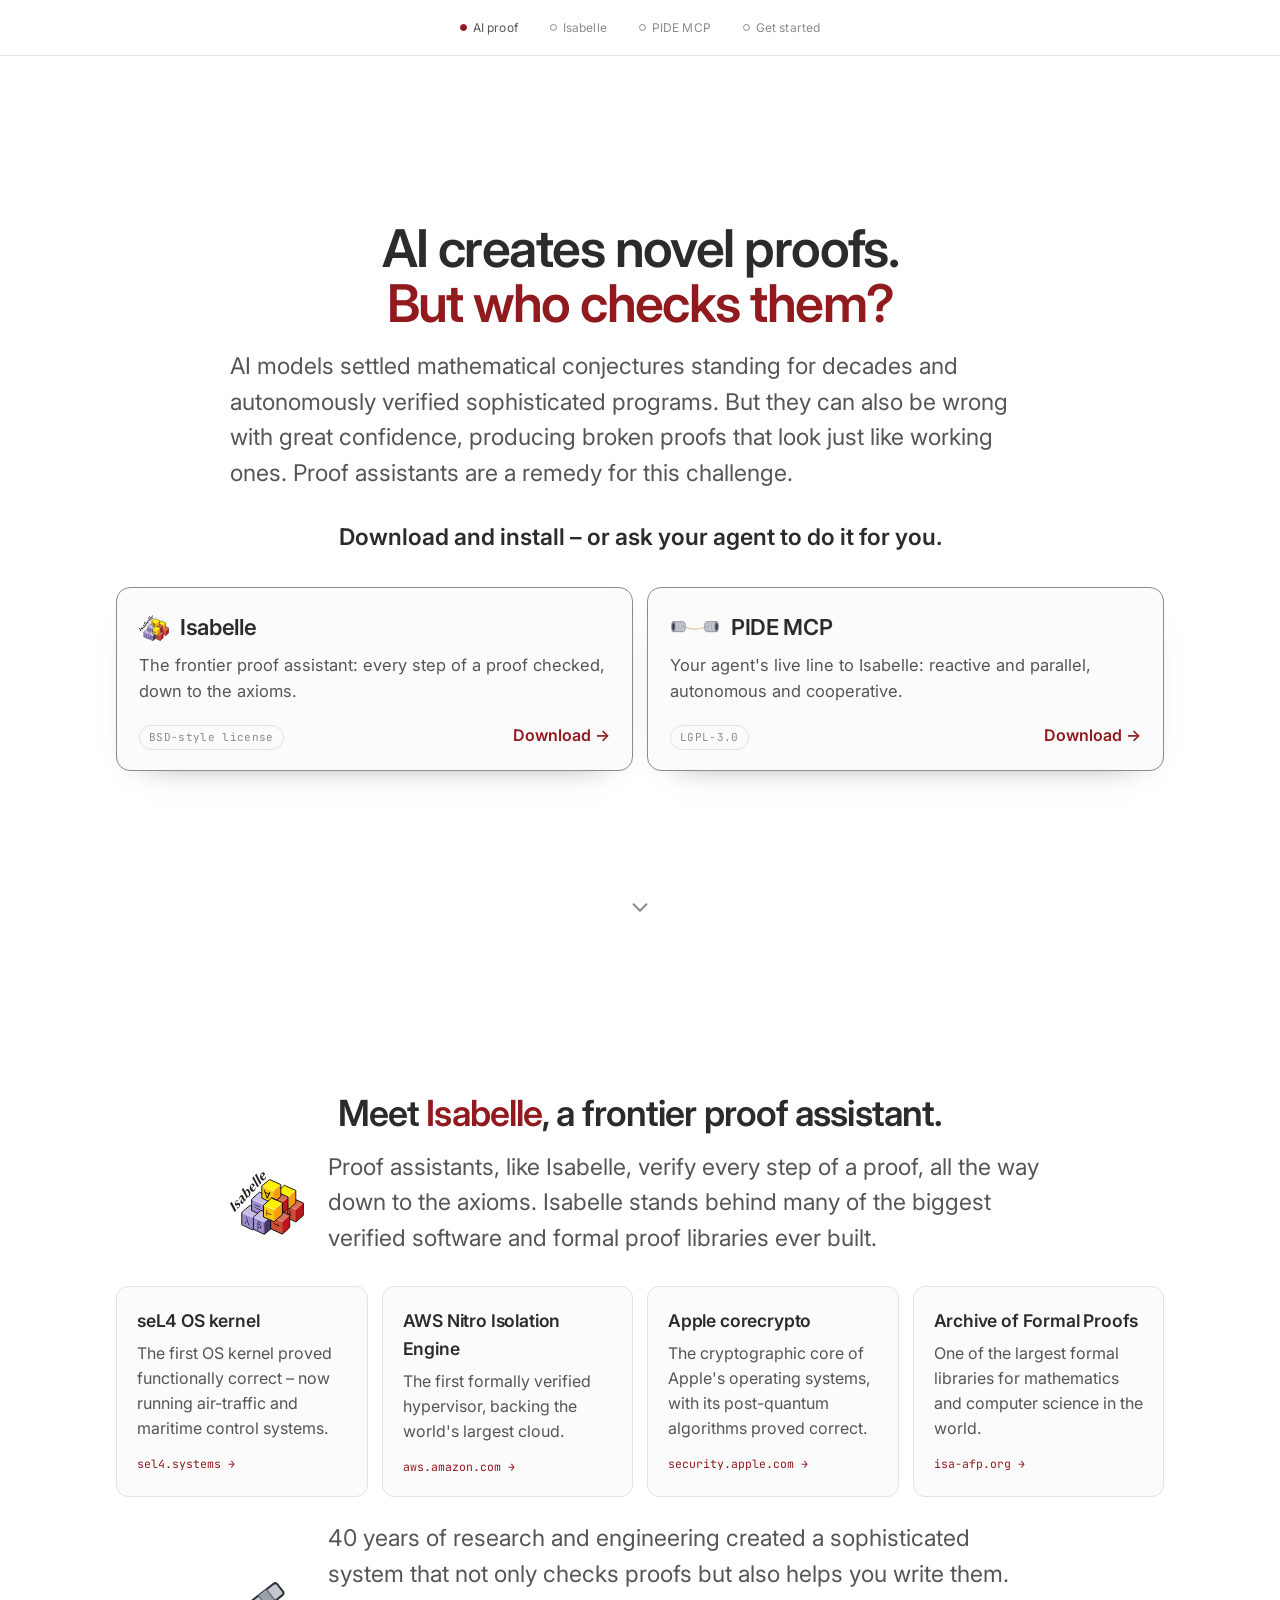
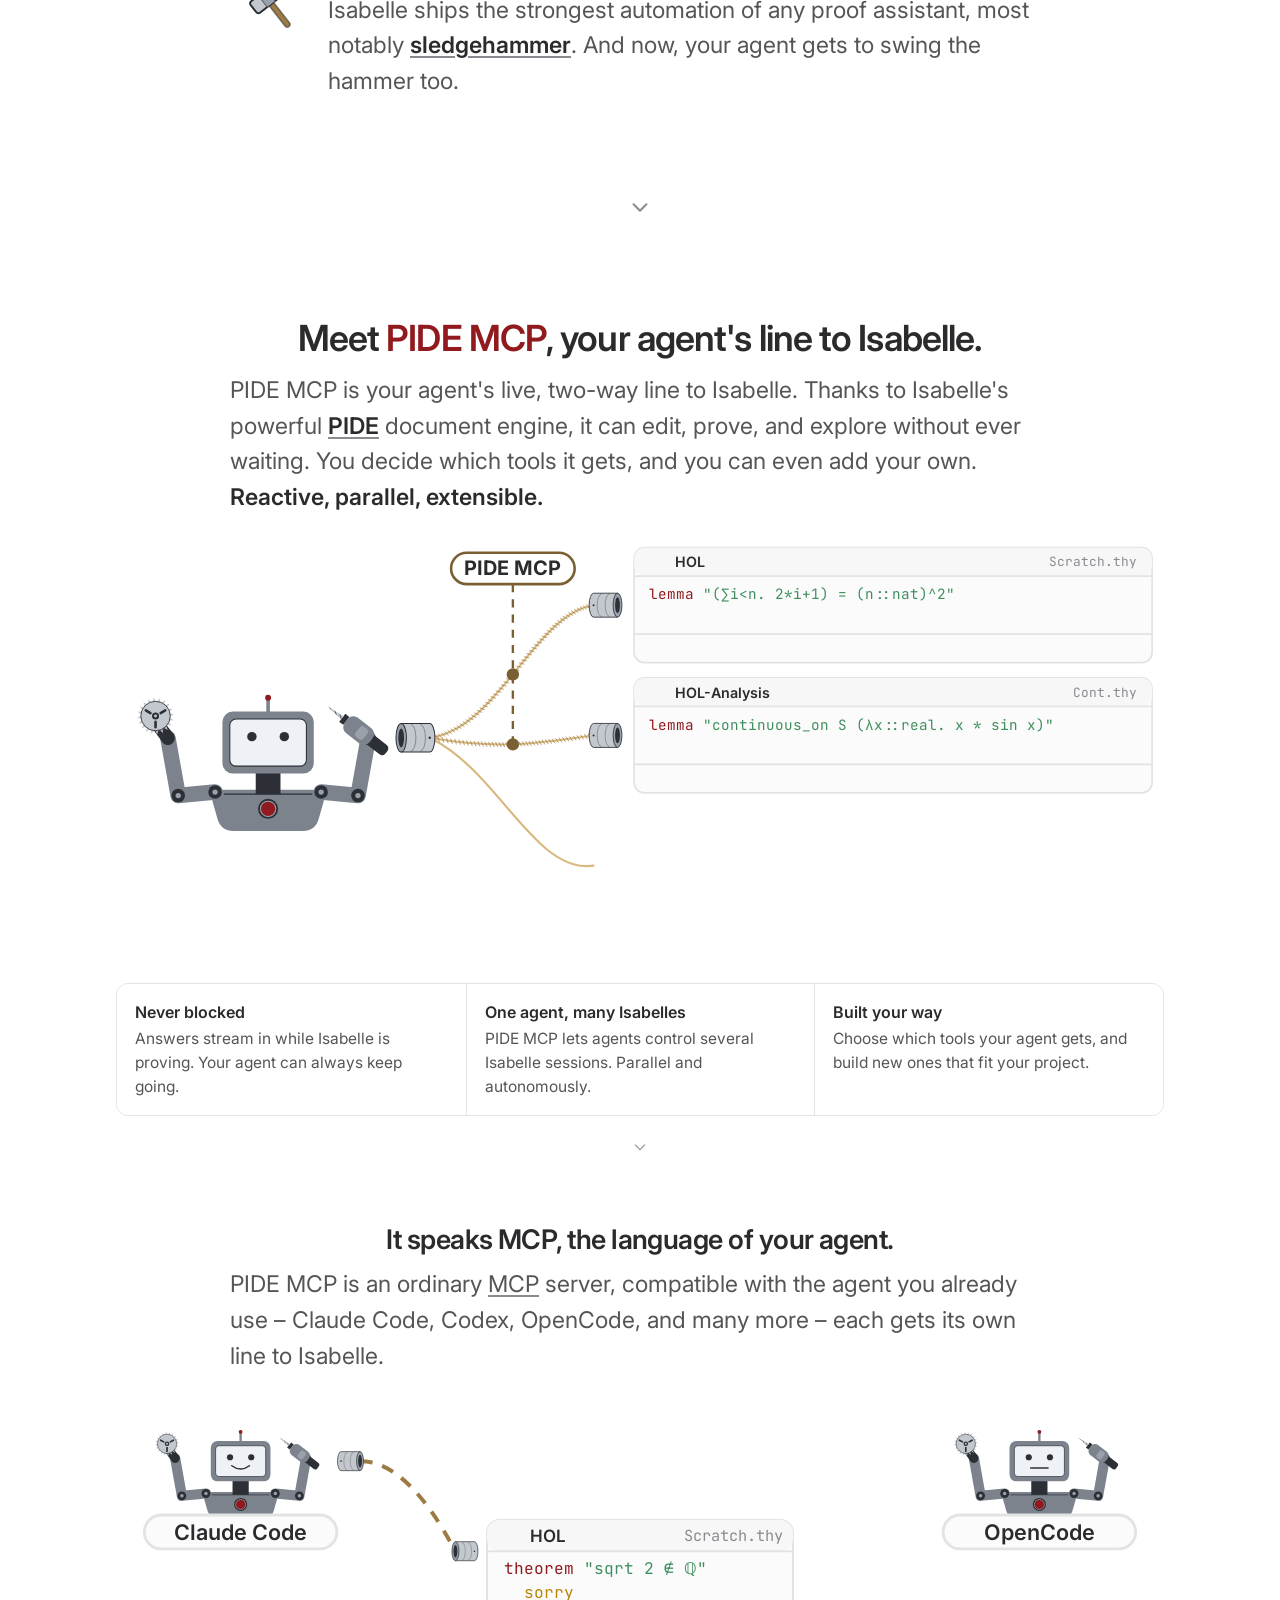
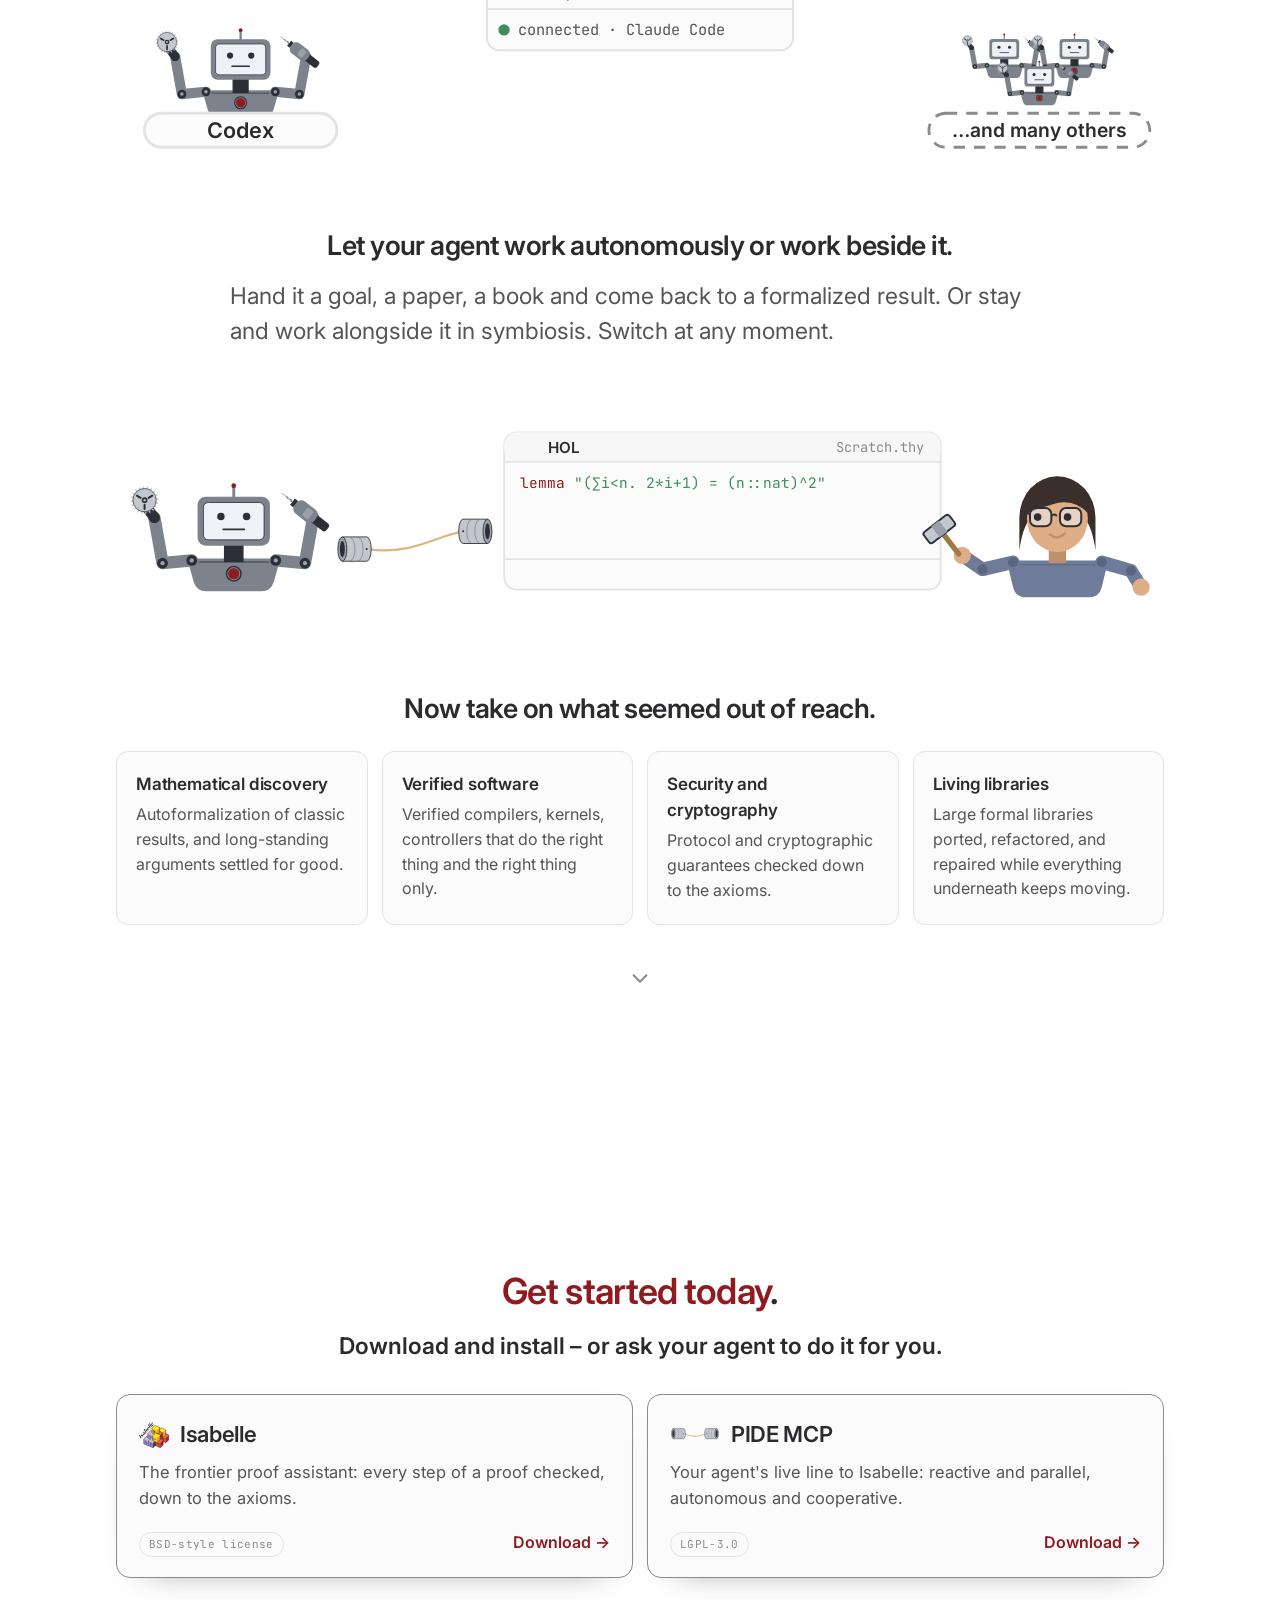
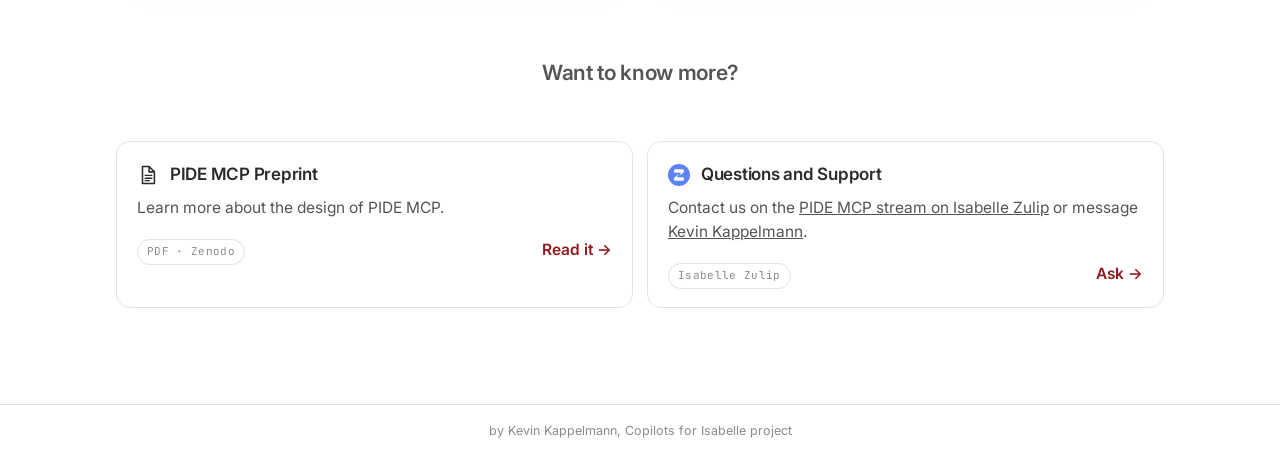
==== index.html @ a1301076 "emph update" ====
<!doctype html>
<html lang="en-US">
<head>
<meta charset="utf-8">
<meta name="viewport" content="width=device-width, initial-scale=1">
<!-- ===========================================================================
     SEARCH AND SOCIAL COPY. This is the whole of the SEO copy. Each string
     appears twice, once for Google and once for social cards, so edit them in
     pairs. The title also names the topic entity in the JSON-LD below; keep
     those in step if you rename the subject of the site.

       TITLE        Google's blue link, and the browser tab.
                    Keep under ~60 characters or Google truncates it.
       DESCRIPTION  The grey snippet under the link, and the card subtitle.
                    Keep under ~160 characters. Google rewrites it about half
                    the time regardless, usually pulling a sentence off the
                    page instead, so the opening lines of the hero matter too.

     Everything after this block is machinery, not copy: twitter:* is omitted
     on purpose because X falls back to og:*, and the JSON-LD below does not
     restate the title or description either.
     =========================================================================== -->
<title>Agentic formal proof, down to the axioms</title>
<meta property="og:title" content="Agentic formal proof, down to the axioms">

<meta name="description" content="AI creates novel proofs. But who checks them? Meet Isabelle, an agent-friendly proof assistant verifying every step.">
<meta property="og:description" content="AI creates novel proofs. But who checks them? Meet Isabelle, an agent-friendly proof assistant verifying every step.">

<!-- Card image. Regenerate assets/og.png at exactly 1200x630 if you change it. -->
<meta property="og:image" content="https://formalproof.ai/assets/og.png">
<meta property="og:image:type" content="image/png">
<meta property="og:image:width" content="1200">
<meta property="og:image:height" content="630">
<meta property="og:image:alt" content="A robot wired by tin-can telephone into an Isabelle editor showing a finished proof.">

<!-- Machinery: rarely needs touching. -->
<meta name="author" content="Kevin Kappelmann">
<meta name="robots" content="index, follow, max-image-preview:large, max-snippet:-1">
<link rel="canonical" href="https://formalproof.ai/">
<meta name="theme-color" content="#ffffff" media="(prefers-color-scheme: light)">
<meta name="theme-color" content="#101216" media="(prefers-color-scheme: dark)">
<meta property="og:type" content="website">
<meta property="og:site_name" content="formalproof.ai">
<meta property="og:locale" content="en_US">
<meta property="og:url" content="https://formalproof.ai/">
<meta name="twitter:card" content="summary_large_image">

<link rel="icon" href="assets/favicon.svg" type="image/svg+xml">
<link rel="apple-touch-icon" href="assets/apple-touch-icon.png">
<link rel="preconnect" href="https://fonts.googleapis.com">
<link rel="preconnect" href="https://fonts.gstatic.com" crossorigin>
<link href="https://fonts.googleapis.com/css2?family=Inter:wght@400;500;600;700&family=JetBrains+Mono:wght@400;500&display=swap" rel="stylesheet">
<link rel="stylesheet" href="assets/style.css">
<script type="application/ld+json">
{
  "@context": "https://schema.org",
  "@graph": [
    {
      "@type": "WebSite",
      "@id": "https://formalproof.ai/#website",
      "url": "https://formalproof.ai/",
      "name": "formalproof.ai",
      "inLanguage": "en-US",
      "description": "Agentic formal proof: AI creates novel proofs, and a proof assistant verifies every step. Why Isabelle is the agent-friendly frontier choice, and how to put your agent on it.",
      "publisher": {
        "@id": "https://formalproof.ai/#author"
      },
      "about": {
        "@id": "https://formalproof.ai/#topic"
      }
    },
    {
      "@type": "WebPage",
      "@id": "https://formalproof.ai/#webpage",
      "url": "https://formalproof.ai/",
      "isPartOf": {
        "@id": "https://formalproof.ai/#website"
      },
      "inLanguage": "en-US",
      "primaryImageOfPage": "https://formalproof.ai/assets/og.png",
      "about": {
        "@id": "https://formalproof.ai/#topic"
      },
      "mentions": [
        {
          "@id": "https://formalproof.ai/#isabelle"
        },
        {
          "@id": "https://formalproof.ai/#app"
        }
      ],
      "keywords": "agentic formal proof, AI theorem proving, autoformalization, proof assistant, Isabelle, formal verification, machine-checked proof, AI agents, LLM theorem prover, MCP server, agent-friendly proof assistant, Isabelle/HOL",
      "author": {
        "@id": "https://formalproof.ai/#author"
      }
    },
    {
      "@type": "Thing",
      "@id": "https://formalproof.ai/#topic",
      "name": "Agentic formal proof",
      "alternateName": [
        "AI theorem proving",
        "Autoformalization",
        "Machine-checked AI proofs"
      ],
      "description": "AI agents producing mathematics and verified software whose every step is verified by a proof assistant, down to the axioms.",
      "sameAs": [
        "https://en.wikipedia.org/wiki/Automated_theorem_proving",
        "https://en.wikipedia.org/wiki/Formal_verification",
        "https://en.wikipedia.org/wiki/Proof_assistant"
      ]
    },
    {
      "@type": "Person",
      "@id": "https://formalproof.ai/#author",
      "name": "Kevin Kappelmann",
      "url": "https://github.com/kappelmann/"
    },
    {
      "@type": "SoftwareApplication",
      "@id": "https://formalproof.ai/#isabelle",
      "name": "Isabelle",
      "alternateName": "Isabelle/HOL",
      "url": "https://isabelle.in.tum.de/",
      "description": "An agent-friendly frontier proof assistant that verifies every step of a proof, down to the axioms. It ships the strongest proof automation of any assistant, notably sledgehammer, and stands behind some of the largest verified software and formal proof libraries ever built.",
      "applicationCategory": "DeveloperApplication",
      "applicationSubCategory": "Proof assistant",
      "operatingSystem": "Linux, macOS, Windows",
      "isAccessibleForFree": true,
      "sameAs": [
        "https://isabelle.in.tum.de/",
        "https://en.wikipedia.org/wiki/Isabelle_(proof_assistant)",
        "https://www.wikidata.org/wiki/Q1662644"
      ],
      "isRelatedTo": {
        "@id": "https://formalproof.ai/#topic"
      }
    },
    {
      "@type": "SoftwareApplication",
      "@id": "https://formalproof.ai/#app",
      "name": "PIDE MCP",
      "alternateName": "isabelle-pide-mcp",
      "url": "https://formalproof.ai/",
      "description": "An MCP server that gives coding agents a live, two-way connection to the Isabelle proof assistant: editing, proving, and exploring across many sessions at once and in parallel.",
      "applicationCategory": "DeveloperApplication",
      "applicationSubCategory": "Model Context Protocol server",
      "operatingSystem": "Linux, macOS, Windows",
      "license": "https://www.gnu.org/licenses/lgpl-3.0.html",
      "codeRepository": "https://github.com/kappelmann/isabelle-pide-mcp",
      "downloadUrl": "https://github.com/kappelmann/isabelle-pide-mcp",
      "image": "https://formalproof.ai/assets/og.png",
      "author": {
        "@id": "https://formalproof.ai/#author"
      },
      "offers": {
        "@type": "Offer",
        "price": "0",
        "priceCurrency": "EUR"
      },
      "isAccessibleForFree": true,
      "softwareRequirements": "Isabelle",
      "requirements": {
        "@id": "https://formalproof.ai/#isabelle"
      },
      "sameAs": [
        "https://github.com/kappelmann/isabelle-pide-mcp",
        "https://doi.org/10.5281/zenodo.21519364"
      ],
      "isRelatedTo": {
        "@id": "https://formalproof.ai/#topic"
      }
    },
    {
      "@type": "ScholarlyArticle",
      "@id": "https://doi.org/10.5281/zenodo.21519364",
      "headline": "PIDE MCP",
      "name": "PIDE MCP preprint",
      "author": {
        "@id": "https://formalproof.ai/#author"
      },
      "identifier": "https://doi.org/10.5281/zenodo.21519364",
      "url": "https://doi.org/10.5281/zenodo.21519364",
      "about": {
        "@id": "https://formalproof.ai/#app"
      }
    }
  ]
}
</script>
</head>
<body>
<main>
  <section class="hero" id="ai-proof">
  <h1>AI creates novel proofs.<br><em>But who checks them?</em></h1>
  <p class="sub">
    AI models settled mathematical conjectures standing for decades and autonomously verified
    sophisticated programs. But they can also be wrong
    with great confidence, producing broken proofs that look just like working ones. Proof
    assistants are a remedy for this challenge.
  </p>
    <p class="sub hero-cta"><b>Download and install – or ask your agent to do it for you.</b></p>
    <div class="start-grid hero-grid">
      <a class="start-card key" href="https://isabelle.in.tum.de/">
        <span class="start-head">
          <img class="start-logo start-logo-light" src="assets/isabelle.svg" alt="">
          <img class="start-logo start-logo-dark" src="assets/isabelle-dark.svg" alt="">
          Isabelle
        </span>
        <span class="start-body">The frontier proof assistant: every step of a proof checked, down to the axioms.</span>
        <span class="start-foot">
          <span class="lic">BSD-style license</span>
          <span class="go">Download &rarr;</span>
        </span>
      </a>

      <a class="start-card key" href="https://github.com/kappelmann/isabelle-pide-mcp">
        <span class="start-head">
<svg class="start-logo wire-logo" viewBox="-2.95 -0.95 5.9 2.1" aria-hidden="true">
          <path fill="none" stroke="#D8B87E" stroke-width="0.1195" stroke-linecap="round" d="M-1.35,0 C-0.35,0.42 0.35,0.42 1.35,0"/>
          <g class="" transform="translate(-1.95,0) scale(1,1)">
          <path fill="#C3C8CE" stroke="#2C2F35" stroke-width="0.04218" stroke-linejoin="round" d="M-0.6,-0.6H0.6A0.22,0.6 0 0 1 0.6,0.6H-0.6Z"/>
          <path fill="none" stroke="#2C2F35" stroke-opacity="0.55" stroke-width="0.03163" d="M-0.2,-0.5631A0.22,0.5631 0 0 1 -0.2,0.5631"/>
          <path fill="none" stroke="#2C2F35" stroke-opacity="0.55" stroke-width="0.03163" d="M0.2,-0.5631A0.22,0.5631 0 0 1 0.2,0.5631"/>
          <ellipse fill="#9AA1AB" stroke="#2C2F35" stroke-width="0.04218" cx="-0.6" cy="0" rx="0.22" ry="0.6"/>
          <ellipse fill="#2C2F35" cx="-0.6" cy="0" rx="0.121" ry="0.396"/>
          <circle fill="#2C2F35" cx="0.6" cy="0" r="0.05"/>
          </g>
          <g class="" transform="translate(1.95,0) scale(-1,1)">
          <path fill="#C3C8CE" stroke="#2C2F35" stroke-width="0.04218" stroke-linejoin="round" d="M-0.6,-0.6H0.6A0.22,0.6 0 0 1 0.6,0.6H-0.6Z"/>
          <path fill="none" stroke="#2C2F35" stroke-opacity="0.55" stroke-width="0.03163" d="M-0.2,-0.5631A0.22,0.5631 0 0 1 -0.2,0.5631"/>
          <path fill="none" stroke="#2C2F35" stroke-opacity="0.55" stroke-width="0.03163" d="M0.2,-0.5631A0.22,0.5631 0 0 1 0.2,0.5631"/>
          <ellipse fill="#9AA1AB" stroke="#2C2F35" stroke-width="0.04218" cx="-0.6" cy="0" rx="0.22" ry="0.6"/>
          <ellipse fill="#2C2F35" cx="-0.6" cy="0" rx="0.121" ry="0.396"/>
          <circle fill="#2C2F35" cx="0.6" cy="0" r="0.05"/>
          </g>
          </svg>
          PIDE MCP
        </span>
        <span class="start-body">Your agent's live line to Isabelle: reactive and parallel, autonomous and cooperative.</span>
        <span class="start-foot">
          <span class="lic">LGPL-3.0</span>
          <span class="go">Download &rarr;</span>
        </span>
      </a>
    </div>
    <a class="scroll-cue" href="#isabelle" aria-label="On to Isabelle">
      <svg viewBox="0 0 24 24" aria-hidden="true"><path d="M5 9l7 7 7-7" fill="none" stroke="currentColor" stroke-width="2.2" stroke-linecap="round" stroke-linejoin="round"/></svg>
    </a>
  </section>

    <svg class="pm-defs" width="0" height="0" aria-hidden="true" focusable="false">
    <defs>
    <g id="pm-robot">
    <g class="robot">
    <path fill="#7C838D" d="M-1.884,2.006 Q-2,1.6 -1.578,1.6 L1.578,1.6 Q2,1.6 1.884,2.006 L1.716,2.594 Q1.6,3 1.178,3 L-1.178,3 Q-1.6,3 -1.716,2.594 Z"/>
    <path stroke="#2C2F35" stroke-width="0.03515" d="M-1.5,1.75H1.5"/>
    <rect fill="#2C2F35" x="-0.42" y="1.0" width="0.84" height="0.75"/>
    <path fill="none" stroke="#7C838D" stroke-width="0.5272" stroke-linecap="round" stroke-linejoin="round" d="M-1.8,1.68 L-3.05,1.8 L-3.4,-0.15"/>
    <path fill="none" stroke="#7C838D" stroke-width="0.5272" stroke-linecap="round" stroke-linejoin="round" d="M1.8,1.68 L3.05,1.8 L3.4,-0.15"/>
    <circle fill="#2C2F35" cx="-1.8" cy="1.68" r="0.23"/>
    <circle fill="#9AA1AB" cx="-1.8" cy="1.68" r="0.09"/>
    <circle fill="#2C2F35" cx="-3.05" cy="1.8" r="0.23"/>
    <circle fill="#9AA1AB" cx="-3.05" cy="1.8" r="0.09"/>
    <circle fill="#2C2F35" cx="-3.4" cy="-0.15" r="0.23"/>
    <circle fill="#9AA1AB" cx="-3.4" cy="-0.15" r="0.09"/>
    <circle fill="#2C2F35" cx="1.8" cy="1.68" r="0.23"/>
    <circle fill="#9AA1AB" cx="1.8" cy="1.68" r="0.09"/>
    <circle fill="#2C2F35" cx="3.05" cy="1.8" r="0.23"/>
    <circle fill="#9AA1AB" cx="3.05" cy="1.8" r="0.09"/>
    <circle fill="#2C2F35" cx="3.4" cy="-0.15" r="0.23"/>
    <circle fill="#9AA1AB" cx="3.4" cy="-0.15" r="0.09"/>
    <circle fill="#2C2F35" cx="0" cy="2.25" r="0.34"/>
    <circle class="core" fill="#901A1E" cx="0" cy="2.25" r="0.26" stroke="#9AA1AB" stroke-width="0.03515"/>
    <rect fill="#7C838D" x="-1.55" y="-1.05" width="3.1" height="2.1" rx="0.3515"/>
    <rect fill="#EEF1F5" stroke="#2C2F35" stroke-width="0.03515" x="-1.3" y="-0.8" width="2.6" height="1.6" rx="0.2109"/>
    <g class="eyes">
    <circle fill="#2C2F35" cx="-0.55" cy="-0.2" r="0.16"/>
    <circle fill="#2C2F35" cx="0.55" cy="-0.2" r="0.16"/>
    </g>
    <path class="mouth m-flat" fill="none" stroke="#2C2F35" stroke-width="0.07732" stroke-linecap="round" stroke-linejoin="round" d="M-0.45,0.35H0.45"/>
    <path class="mouth m-sad" fill="none" stroke="#2C2F35" stroke-width="0.07732" stroke-linecap="round" stroke-linejoin="round" d="M-0.46,0.46 Q0,0.12 0.46,0.46"/>
    <path class="mouth m-happy" fill="none" stroke="#2C2F35" stroke-width="0.07732" stroke-linecap="round" stroke-linejoin="round" d="M-0.46,0.24 Q0,0.58 0.46,0.24"/>
    <path fill="none" stroke="#7C838D" stroke-width="0.123" stroke-linecap="round" d="M0,-1.05V-1.45"/>
    <circle class="blip" fill="#901A1E" cx="0" cy="-1.52" r="0.1"/>
    <path fill="none" stroke="#2C2F35" stroke-width="0.4569" stroke-linecap="round" d="M-3.4,-0.15L-3.72,-0.58"/>
    <g transform="translate(-3.82,-0.9)"><g class="saw saw-story">
    <circle fill="#C3C8CE" cx="0" cy="0" r="0.5"/>
    <path fill="#C3C8CE" d="M0.5,-0 L0.6276,-0.05491 L0.4908,-0.0954Z M0.4755,-0.1545 L0.5799,-0.2462 L0.4373,-0.2424Z M0.4045,-0.2939 L0.4755,-0.4133 L0.341,-0.3657Z M0.2939,-0.4045 L0.3245,-0.54 L0.2113,-0.4532Z M0.1545,-0.4755 L0.1417,-0.6139 L0.06093,-0.4963Z M3.062e-17,-0.5 L-0.05491,-0.6276 L-0.0954,-0.4908Z M-0.1545,-0.4755 L-0.2462,-0.5799 L-0.2424,-0.4373Z M-0.2939,-0.4045 L-0.4133,-0.4755 L-0.3657,-0.341Z M-0.4045,-0.2939 L-0.54,-0.3245 L-0.4532,-0.2113Z M-0.4755,-0.1545 L-0.6139,-0.1417 L-0.4963,-0.06093Z M-0.5,-6.123e-17 L-0.6276,0.05491 L-0.4908,0.0954Z M-0.4755,0.1545 L-0.5799,0.2462 L-0.4373,0.2424Z M-0.4045,0.2939 L-0.4755,0.4133 L-0.341,0.3657Z M-0.2939,0.4045 L-0.3245,0.54 L-0.2113,0.4532Z M-0.1545,0.4755 L-0.1417,0.6139 L-0.06093,0.4963Z M-9.185e-17,0.5 L0.05491,0.6276 L0.0954,0.4908Z M0.1545,0.4755 L0.2462,0.5799 L0.2424,0.4373Z M0.2939,0.4045 L0.4133,0.4755 L0.3657,0.341Z M0.4045,0.2939 L0.54,0.3245 L0.4532,0.2113Z M0.4755,0.1545 L0.6139,0.1417 L0.4963,0.06093Z"/>
    <circle fill="none" stroke="#2C2F35" stroke-width="0.02812" cx="0" cy="0" r="0.5"/>
    <path fill="none" stroke="#2C2F35" stroke-width="0.08787" stroke-linecap="round" d="M0.1732,-0.1L0.3291,-0.19 M-0.1732,-0.1L-0.3291,-0.19 M-3.674e-17,0.2L-6.98e-17,0.38"/>
    <circle fill="#2C2F35" cx="0" cy="0" r="0.12"/>
    <circle fill="#C3C8CE" cx="0" cy="0" r="0.05"/>
    </g></g>
    <g transform="translate(3.4,-0.15) rotate(-52)">
    <rect fill="#2C2F35" x="-0.2" y="-0.05" width="0.4" height="0.83" rx="0.1406"/>
    <rect fill="#7C838D" x="-0.33" y="-0.95" width="0.66" height="1.07" rx="0.246"/>
    <rect fill="#9AA1AB" x="-0.22" y="-0.45" width="0.44" height="0.33" rx="0.1054"/>
    <rect fill="#2C2F35" x="-0.17" y="-1.12" width="0.34" height="0.17"/>
    <clipPath id="pm-bit-story"><path d="M-0.07,-1.12L0.07,-1.12L0,-1.78Z"/></clipPath>
    <path fill="#C3C8CE" d="M-0.07,-1.12L0.07,-1.12L0,-1.78Z"/>
    <g clip-path="url(#pm-bit-story)">
    <path class="flutes flutes-story" fill="none" stroke="#2C2F35" stroke-width="0.02109" d="M-0.05,1.3L0.045,1.16 M-0.05,1.08L0.045,0.94 M-0.05,0.86L0.045,0.72 M-0.05,0.64L0.045,0.5 M-0.05,0.42L0.045,0.28 M-0.05,0.2L0.045,0.06 M-0.05,-0.02L0.045,-0.16 M-0.05,-0.24L0.045,-0.38 M-0.05,-0.46L0.045,-0.6 M-0.05,-0.68L0.045,-0.82 M-0.05,-0.9L0.045,-1.04 M-0.05,-1.12L0.045,-1.26 M-0.05,-1.34L0.045,-1.48 M-0.05,-1.56L0.045,-1.7 M-0.05,-1.78L0.045,-1.92 M-0.05,-2L0.045,-2.14"/>
    </g>
    </g>
    </g>
    </g>
    <g id="pm-robot-calm">
    <g class="robot">
    <path fill="#7C838D" d="M-1.884,2.006 Q-2,1.6 -1.578,1.6 L1.578,1.6 Q2,1.6 1.884,2.006 L1.716,2.594 Q1.6,3 1.178,3 L-1.178,3 Q-1.6,3 -1.716,2.594 Z"/>
    <path stroke="#2C2F35" stroke-width="0.03515" d="M-1.5,1.75H1.5"/>
    <rect fill="#2C2F35" x="-0.42" y="1.0" width="0.84" height="0.75"/>
    <path fill="none" stroke="#7C838D" stroke-width="0.5272" stroke-linecap="round" stroke-linejoin="round" d="M-1.8,1.68 L-3.05,1.8 L-3.4,-0.15"/>
    <path fill="none" stroke="#7C838D" stroke-width="0.5272" stroke-linecap="round" stroke-linejoin="round" d="M1.8,1.68 L3.05,1.8 L3.4,-0.15"/>
    <circle fill="#2C2F35" cx="-1.8" cy="1.68" r="0.23"/>
    <circle fill="#9AA1AB" cx="-1.8" cy="1.68" r="0.09"/>
    <circle fill="#2C2F35" cx="-3.05" cy="1.8" r="0.23"/>
    <circle fill="#9AA1AB" cx="-3.05" cy="1.8" r="0.09"/>
    <circle fill="#2C2F35" cx="-3.4" cy="-0.15" r="0.23"/>
    <circle fill="#9AA1AB" cx="-3.4" cy="-0.15" r="0.09"/>
    <circle fill="#2C2F35" cx="1.8" cy="1.68" r="0.23"/>
    <circle fill="#9AA1AB" cx="1.8" cy="1.68" r="0.09"/>
    <circle fill="#2C2F35" cx="3.05" cy="1.8" r="0.23"/>
    <circle fill="#9AA1AB" cx="3.05" cy="1.8" r="0.09"/>
    <circle fill="#2C2F35" cx="3.4" cy="-0.15" r="0.23"/>
    <circle fill="#9AA1AB" cx="3.4" cy="-0.15" r="0.09"/>
    <circle fill="#2C2F35" cx="0" cy="2.25" r="0.34"/>
    <circle class="core" fill="#901A1E" cx="0" cy="2.25" r="0.26" stroke="#9AA1AB" stroke-width="0.03515"/>
    <rect fill="#7C838D" x="-1.55" y="-1.05" width="3.1" height="2.1" rx="0.3515"/>
    <rect fill="#EEF1F5" stroke="#2C2F35" stroke-width="0.03515" x="-1.3" y="-0.8" width="2.6" height="1.6" rx="0.2109"/>
    <g class="eyes">
    <circle fill="#2C2F35" cx="-0.55" cy="-0.2" r="0.16"/>
    <circle fill="#2C2F35" cx="0.55" cy="-0.2" r="0.16"/>
    </g>
    <path class="mouth m-fixed" fill="none" stroke="#2C2F35" stroke-width="0.07732" stroke-linecap="round" stroke-linejoin="round" d="M-0.45,0.35H0.45"/>
    <path fill="none" stroke="#7C838D" stroke-width="0.123" stroke-linecap="round" d="M0,-1.05V-1.45"/>
    <circle class="blip" fill="#901A1E" cx="0" cy="-1.52" r="0.1"/>
    <path fill="none" stroke="#2C2F35" stroke-width="0.4569" stroke-linecap="round" d="M-3.4,-0.15L-3.72,-0.58"/>
    <g transform="translate(-3.82,-0.9)"><g class="saw">
    <circle fill="#C3C8CE" cx="0" cy="0" r="0.5"/>
    <path fill="#C3C8CE" d="M0.5,-0 L0.6276,-0.05491 L0.4908,-0.0954Z M0.4755,-0.1545 L0.5799,-0.2462 L0.4373,-0.2424Z M0.4045,-0.2939 L0.4755,-0.4133 L0.341,-0.3657Z M0.2939,-0.4045 L0.3245,-0.54 L0.2113,-0.4532Z M0.1545,-0.4755 L0.1417,-0.6139 L0.06093,-0.4963Z M3.062e-17,-0.5 L-0.05491,-0.6276 L-0.0954,-0.4908Z M-0.1545,-0.4755 L-0.2462,-0.5799 L-0.2424,-0.4373Z M-0.2939,-0.4045 L-0.4133,-0.4755 L-0.3657,-0.341Z M-0.4045,-0.2939 L-0.54,-0.3245 L-0.4532,-0.2113Z M-0.4755,-0.1545 L-0.6139,-0.1417 L-0.4963,-0.06093Z M-0.5,-6.123e-17 L-0.6276,0.05491 L-0.4908,0.0954Z M-0.4755,0.1545 L-0.5799,0.2462 L-0.4373,0.2424Z M-0.4045,0.2939 L-0.4755,0.4133 L-0.341,0.3657Z M-0.2939,0.4045 L-0.3245,0.54 L-0.2113,0.4532Z M-0.1545,0.4755 L-0.1417,0.6139 L-0.06093,0.4963Z M-9.185e-17,0.5 L0.05491,0.6276 L0.0954,0.4908Z M0.1545,0.4755 L0.2462,0.5799 L0.2424,0.4373Z M0.2939,0.4045 L0.4133,0.4755 L0.3657,0.341Z M0.4045,0.2939 L0.54,0.3245 L0.4532,0.2113Z M0.4755,0.1545 L0.6139,0.1417 L0.4963,0.06093Z"/>
    <circle fill="none" stroke="#2C2F35" stroke-width="0.02812" cx="0" cy="0" r="0.5"/>
    <path fill="none" stroke="#2C2F35" stroke-width="0.08787" stroke-linecap="round" d="M0.1732,-0.1L0.3291,-0.19 M-0.1732,-0.1L-0.3291,-0.19 M-3.674e-17,0.2L-6.98e-17,0.38"/>
    <circle fill="#2C2F35" cx="0" cy="0" r="0.12"/>
    <circle fill="#C3C8CE" cx="0" cy="0" r="0.05"/>
    </g></g>
    <g transform="translate(3.4,-0.15) rotate(-52)">
    <rect fill="#2C2F35" x="-0.2" y="-0.05" width="0.4" height="0.83" rx="0.1406"/>
    <rect fill="#7C838D" x="-0.33" y="-0.95" width="0.66" height="1.07" rx="0.246"/>
    <rect fill="#9AA1AB" x="-0.22" y="-0.45" width="0.44" height="0.33" rx="0.1054"/>
    <rect fill="#2C2F35" x="-0.17" y="-1.12" width="0.34" height="0.17"/>
    <clipPath id="pm-bit-calm"><path d="M-0.07,-1.12L0.07,-1.12L0,-1.78Z"/></clipPath>
    <path fill="#C3C8CE" d="M-0.07,-1.12L0.07,-1.12L0,-1.78Z"/>
    <g clip-path="url(#pm-bit-calm)">
    <path class="flutes" fill="none" stroke="#2C2F35" stroke-width="0.02109" d="M-0.05,1.3L0.045,1.16 M-0.05,1.08L0.045,0.94 M-0.05,0.86L0.045,0.72 M-0.05,0.64L0.045,0.5 M-0.05,0.42L0.045,0.28 M-0.05,0.2L0.045,0.06 M-0.05,-0.02L0.045,-0.16 M-0.05,-0.24L0.045,-0.38 M-0.05,-0.46L0.045,-0.6 M-0.05,-0.68L0.045,-0.82 M-0.05,-0.9L0.045,-1.04 M-0.05,-1.12L0.045,-1.26 M-0.05,-1.34L0.045,-1.48 M-0.05,-1.56L0.045,-1.7 M-0.05,-1.78L0.045,-1.92 M-0.05,-2L0.045,-2.14"/>
    </g>
    </g>
    </g>
    </g>
    <g id="pm-robot-glum">
    <g class="robot">
    <path fill="#7C838D" d="M-1.884,2.006 Q-2,1.6 -1.578,1.6 L1.578,1.6 Q2,1.6 1.884,2.006 L1.716,2.594 Q1.6,3 1.178,3 L-1.178,3 Q-1.6,3 -1.716,2.594 Z"/>
    <path stroke="#2C2F35" stroke-width="0.03515" d="M-1.5,1.75H1.5"/>
    <rect fill="#2C2F35" x="-0.42" y="1.0" width="0.84" height="0.75"/>
    <path fill="none" stroke="#7C838D" stroke-width="0.5272" stroke-linecap="round" stroke-linejoin="round" d="M-1.8,1.68 L-3.05,1.8 L-3.4,-0.15"/>
    <path fill="none" stroke="#7C838D" stroke-width="0.5272" stroke-linecap="round" stroke-linejoin="round" d="M1.8,1.68 L3.05,1.8 L3.4,-0.15"/>
    <circle fill="#2C2F35" cx="-1.8" cy="1.68" r="0.23"/>
    <circle fill="#9AA1AB" cx="-1.8" cy="1.68" r="0.09"/>
    <circle fill="#2C2F35" cx="-3.05" cy="1.8" r="0.23"/>
    <circle fill="#9AA1AB" cx="-3.05" cy="1.8" r="0.09"/>
    <circle fill="#2C2F35" cx="-3.4" cy="-0.15" r="0.23"/>
    <circle fill="#9AA1AB" cx="-3.4" cy="-0.15" r="0.09"/>
    <circle fill="#2C2F35" cx="1.8" cy="1.68" r="0.23"/>
    <circle fill="#9AA1AB" cx="1.8" cy="1.68" r="0.09"/>
    <circle fill="#2C2F35" cx="3.05" cy="1.8" r="0.23"/>
    <circle fill="#9AA1AB" cx="3.05" cy="1.8" r="0.09"/>
    <circle fill="#2C2F35" cx="3.4" cy="-0.15" r="0.23"/>
    <circle fill="#9AA1AB" cx="3.4" cy="-0.15" r="0.09"/>
    <circle fill="#2C2F35" cx="0" cy="2.25" r="0.34"/>
    <circle class="core" fill="#901A1E" cx="0" cy="2.25" r="0.26" stroke="#9AA1AB" stroke-width="0.03515"/>
    <rect fill="#7C838D" x="-1.55" y="-1.05" width="3.1" height="2.1" rx="0.3515"/>
    <rect fill="#EEF1F5" stroke="#2C2F35" stroke-width="0.03515" x="-1.3" y="-0.8" width="2.6" height="1.6" rx="0.2109"/>
    <g class="eyes">
    <circle fill="#2C2F35" cx="-0.55" cy="-0.2" r="0.16"/>
    <circle fill="#2C2F35" cx="0.55" cy="-0.2" r="0.16"/>
    </g>
    <path class="mouth m-fixed" fill="none" stroke="#2C2F35" stroke-width="0.07732" stroke-linecap="round" stroke-linejoin="round" d="M-0.46,0.46 Q0,0.12 0.46,0.46"/>
    <path fill="none" stroke="#7C838D" stroke-width="0.123" stroke-linecap="round" d="M0,-1.05V-1.45"/>
    <circle class="blip" fill="#901A1E" cx="0" cy="-1.52" r="0.1"/>
    <path fill="none" stroke="#2C2F35" stroke-width="0.4569" stroke-linecap="round" d="M-3.4,-0.15L-3.72,-0.58"/>
    <g transform="translate(-3.82,-0.9)"><g class="saw">
    <circle fill="#C3C8CE" cx="0" cy="0" r="0.5"/>
    <path fill="#C3C8CE" d="M0.5,-0 L0.6276,-0.05491 L0.4908,-0.0954Z M0.4755,-0.1545 L0.5799,-0.2462 L0.4373,-0.2424Z M0.4045,-0.2939 L0.4755,-0.4133 L0.341,-0.3657Z M0.2939,-0.4045 L0.3245,-0.54 L0.2113,-0.4532Z M0.1545,-0.4755 L0.1417,-0.6139 L0.06093,-0.4963Z M3.062e-17,-0.5 L-0.05491,-0.6276 L-0.0954,-0.4908Z M-0.1545,-0.4755 L-0.2462,-0.5799 L-0.2424,-0.4373Z M-0.2939,-0.4045 L-0.4133,-0.4755 L-0.3657,-0.341Z M-0.4045,-0.2939 L-0.54,-0.3245 L-0.4532,-0.2113Z M-0.4755,-0.1545 L-0.6139,-0.1417 L-0.4963,-0.06093Z M-0.5,-6.123e-17 L-0.6276,0.05491 L-0.4908,0.0954Z M-0.4755,0.1545 L-0.5799,0.2462 L-0.4373,0.2424Z M-0.4045,0.2939 L-0.4755,0.4133 L-0.341,0.3657Z M-0.2939,0.4045 L-0.3245,0.54 L-0.2113,0.4532Z M-0.1545,0.4755 L-0.1417,0.6139 L-0.06093,0.4963Z M-9.185e-17,0.5 L0.05491,0.6276 L0.0954,0.4908Z M0.1545,0.4755 L0.2462,0.5799 L0.2424,0.4373Z M0.2939,0.4045 L0.4133,0.4755 L0.3657,0.341Z M0.4045,0.2939 L0.54,0.3245 L0.4532,0.2113Z M0.4755,0.1545 L0.6139,0.1417 L0.4963,0.06093Z"/>
    <circle fill="none" stroke="#2C2F35" stroke-width="0.02812" cx="0" cy="0" r="0.5"/>
    <path fill="none" stroke="#2C2F35" stroke-width="0.08787" stroke-linecap="round" d="M0.1732,-0.1L0.3291,-0.19 M-0.1732,-0.1L-0.3291,-0.19 M-3.674e-17,0.2L-6.98e-17,0.38"/>
    <circle fill="#2C2F35" cx="0" cy="0" r="0.12"/>
    <circle fill="#C3C8CE" cx="0" cy="0" r="0.05"/>
    </g></g>
    <g transform="translate(3.4,-0.15) rotate(-52)">
    <rect fill="#2C2F35" x="-0.2" y="-0.05" width="0.4" height="0.83" rx="0.1406"/>
    <rect fill="#7C838D" x="-0.33" y="-0.95" width="0.66" height="1.07" rx="0.246"/>
    <rect fill="#9AA1AB" x="-0.22" y="-0.45" width="0.44" height="0.33" rx="0.1054"/>
    <rect fill="#2C2F35" x="-0.17" y="-1.12" width="0.34" height="0.17"/>
    <clipPath id="pm-bit-glum"><path d="M-0.07,-1.12L0.07,-1.12L0,-1.78Z"/></clipPath>
    <path fill="#C3C8CE" d="M-0.07,-1.12L0.07,-1.12L0,-1.78Z"/>
    <g clip-path="url(#pm-bit-glum)">
    <path class="flutes" fill="none" stroke="#2C2F35" stroke-width="0.02109" d="M-0.05,1.3L0.045,1.16 M-0.05,1.08L0.045,0.94 M-0.05,0.86L0.045,0.72 M-0.05,0.64L0.045,0.5 M-0.05,0.42L0.045,0.28 M-0.05,0.2L0.045,0.06 M-0.05,-0.02L0.045,-0.16 M-0.05,-0.24L0.045,-0.38 M-0.05,-0.46L0.045,-0.6 M-0.05,-0.68L0.045,-0.82 M-0.05,-0.9L0.045,-1.04 M-0.05,-1.12L0.045,-1.26 M-0.05,-1.34L0.045,-1.48 M-0.05,-1.56L0.045,-1.7 M-0.05,-1.78L0.045,-1.92 M-0.05,-2L0.045,-2.14"/>
    </g>
    </g>
    </g>
    </g>
    <g id="pm-robot-glad">
    <g class="robot">
    <path fill="#7C838D" d="M-1.884,2.006 Q-2,1.6 -1.578,1.6 L1.578,1.6 Q2,1.6 1.884,2.006 L1.716,2.594 Q1.6,3 1.178,3 L-1.178,3 Q-1.6,3 -1.716,2.594 Z"/>
    <path stroke="#2C2F35" stroke-width="0.03515" d="M-1.5,1.75H1.5"/>
    <rect fill="#2C2F35" x="-0.42" y="1.0" width="0.84" height="0.75"/>
    <path fill="none" stroke="#7C838D" stroke-width="0.5272" stroke-linecap="round" stroke-linejoin="round" d="M-1.8,1.68 L-3.05,1.8 L-3.4,-0.15"/>
    <path fill="none" stroke="#7C838D" stroke-width="0.5272" stroke-linecap="round" stroke-linejoin="round" d="M1.8,1.68 L3.05,1.8 L3.4,-0.15"/>
    <circle fill="#2C2F35" cx="-1.8" cy="1.68" r="0.23"/>
    <circle fill="#9AA1AB" cx="-1.8" cy="1.68" r="0.09"/>
    <circle fill="#2C2F35" cx="-3.05" cy="1.8" r="0.23"/>
    <circle fill="#9AA1AB" cx="-3.05" cy="1.8" r="0.09"/>
    <circle fill="#2C2F35" cx="-3.4" cy="-0.15" r="0.23"/>
    <circle fill="#9AA1AB" cx="-3.4" cy="-0.15" r="0.09"/>
    <circle fill="#2C2F35" cx="1.8" cy="1.68" r="0.23"/>
    <circle fill="#9AA1AB" cx="1.8" cy="1.68" r="0.09"/>
    <circle fill="#2C2F35" cx="3.05" cy="1.8" r="0.23"/>
    <circle fill="#9AA1AB" cx="3.05" cy="1.8" r="0.09"/>
    <circle fill="#2C2F35" cx="3.4" cy="-0.15" r="0.23"/>
    <circle fill="#9AA1AB" cx="3.4" cy="-0.15" r="0.09"/>
    <circle fill="#2C2F35" cx="0" cy="2.25" r="0.34"/>
    <circle class="core" fill="#901A1E" cx="0" cy="2.25" r="0.26" stroke="#9AA1AB" stroke-width="0.03515"/>
    <rect fill="#7C838D" x="-1.55" y="-1.05" width="3.1" height="2.1" rx="0.3515"/>
    <rect fill="#EEF1F5" stroke="#2C2F35" stroke-width="0.03515" x="-1.3" y="-0.8" width="2.6" height="1.6" rx="0.2109"/>
    <g class="eyes">
    <circle fill="#2C2F35" cx="-0.55" cy="-0.2" r="0.16"/>
    <circle fill="#2C2F35" cx="0.55" cy="-0.2" r="0.16"/>
    </g>
    <path class="mouth m-fixed" fill="none" stroke="#2C2F35" stroke-width="0.07732" stroke-linecap="round" stroke-linejoin="round" d="M-0.46,0.24 Q0,0.58 0.46,0.24"/>
    <path fill="none" stroke="#7C838D" stroke-width="0.123" stroke-linecap="round" d="M0,-1.05V-1.45"/>
    <circle class="blip" fill="#901A1E" cx="0" cy="-1.52" r="0.1"/>
    <path fill="none" stroke="#2C2F35" stroke-width="0.4569" stroke-linecap="round" d="M-3.4,-0.15L-3.72,-0.58"/>
    <g transform="translate(-3.82,-0.9)"><g class="saw saw-live">
    <circle fill="#C3C8CE" cx="0" cy="0" r="0.5"/>
    <path fill="#C3C8CE" d="M0.5,-0 L0.6276,-0.05491 L0.4908,-0.0954Z M0.4755,-0.1545 L0.5799,-0.2462 L0.4373,-0.2424Z M0.4045,-0.2939 L0.4755,-0.4133 L0.341,-0.3657Z M0.2939,-0.4045 L0.3245,-0.54 L0.2113,-0.4532Z M0.1545,-0.4755 L0.1417,-0.6139 L0.06093,-0.4963Z M3.062e-17,-0.5 L-0.05491,-0.6276 L-0.0954,-0.4908Z M-0.1545,-0.4755 L-0.2462,-0.5799 L-0.2424,-0.4373Z M-0.2939,-0.4045 L-0.4133,-0.4755 L-0.3657,-0.341Z M-0.4045,-0.2939 L-0.54,-0.3245 L-0.4532,-0.2113Z M-0.4755,-0.1545 L-0.6139,-0.1417 L-0.4963,-0.06093Z M-0.5,-6.123e-17 L-0.6276,0.05491 L-0.4908,0.0954Z M-0.4755,0.1545 L-0.5799,0.2462 L-0.4373,0.2424Z M-0.4045,0.2939 L-0.4755,0.4133 L-0.341,0.3657Z M-0.2939,0.4045 L-0.3245,0.54 L-0.2113,0.4532Z M-0.1545,0.4755 L-0.1417,0.6139 L-0.06093,0.4963Z M-9.185e-17,0.5 L0.05491,0.6276 L0.0954,0.4908Z M0.1545,0.4755 L0.2462,0.5799 L0.2424,0.4373Z M0.2939,0.4045 L0.4133,0.4755 L0.3657,0.341Z M0.4045,0.2939 L0.54,0.3245 L0.4532,0.2113Z M0.4755,0.1545 L0.6139,0.1417 L0.4963,0.06093Z"/>
    <circle fill="none" stroke="#2C2F35" stroke-width="0.02812" cx="0" cy="0" r="0.5"/>
    <path fill="none" stroke="#2C2F35" stroke-width="0.08787" stroke-linecap="round" d="M0.1732,-0.1L0.3291,-0.19 M-0.1732,-0.1L-0.3291,-0.19 M-3.674e-17,0.2L-6.98e-17,0.38"/>
    <circle fill="#2C2F35" cx="0" cy="0" r="0.12"/>
    <circle fill="#C3C8CE" cx="0" cy="0" r="0.05"/>
    </g></g>
    <g transform="translate(3.4,-0.15) rotate(-52)">
    <rect fill="#2C2F35" x="-0.2" y="-0.05" width="0.4" height="0.83" rx="0.1406"/>
    <rect fill="#7C838D" x="-0.33" y="-0.95" width="0.66" height="1.07" rx="0.246"/>
    <rect fill="#9AA1AB" x="-0.22" y="-0.45" width="0.44" height="0.33" rx="0.1054"/>
    <rect fill="#2C2F35" x="-0.17" y="-1.12" width="0.34" height="0.17"/>
    <clipPath id="pm-bit-glad"><path d="M-0.07,-1.12L0.07,-1.12L0,-1.78Z"/></clipPath>
    <path fill="#C3C8CE" d="M-0.07,-1.12L0.07,-1.12L0,-1.78Z"/>
    <g clip-path="url(#pm-bit-glad)">
    <path class="flutes flutes-live" fill="none" stroke="#2C2F35" stroke-width="0.02109" d="M-0.05,1.3L0.045,1.16 M-0.05,1.08L0.045,0.94 M-0.05,0.86L0.045,0.72 M-0.05,0.64L0.045,0.5 M-0.05,0.42L0.045,0.28 M-0.05,0.2L0.045,0.06 M-0.05,-0.02L0.045,-0.16 M-0.05,-0.24L0.045,-0.38 M-0.05,-0.46L0.045,-0.6 M-0.05,-0.68L0.045,-0.82 M-0.05,-0.9L0.045,-1.04 M-0.05,-1.12L0.045,-1.26 M-0.05,-1.34L0.045,-1.48 M-0.05,-1.56L0.045,-1.7 M-0.05,-1.78L0.045,-1.92 M-0.05,-2L0.045,-2.14"/>
    </g>
    </g>
    </g>
    </g>
    <g id="pm-can">
    <g class="" transform="translate(0,0) scale(1,1)">
    <path fill="#C3C8CE" stroke="#2C2F35" stroke-width="0.04218" stroke-linejoin="round" d="M-0.6,-0.6H0.6A0.22,0.6 0 0 1 0.6,0.6H-0.6Z"/>
    <path fill="none" stroke="#2C2F35" stroke-opacity="0.55" stroke-width="0.03163" d="M-0.2,-0.5631A0.22,0.5631 0 0 1 -0.2,0.5631"/>
    <path fill="none" stroke="#2C2F35" stroke-opacity="0.55" stroke-width="0.03163" d="M0.2,-0.5631A0.22,0.5631 0 0 1 0.2,0.5631"/>
    <ellipse fill="#9AA1AB" stroke="#2C2F35" stroke-width="0.04218" cx="-0.6" cy="0" rx="0.22" ry="0.6"/>
    <ellipse fill="#2C2F35" cx="-0.6" cy="0" rx="0.121" ry="0.396"/>
    <circle fill="#2C2F35" cx="0.6" cy="0" r="0.05"/>
    </g>
    </g>
    <path id="pm-w0" fill="none" d="M-3.75,0.05 C-2.302,-0.1364 -1.543,-2.56 -0.302,-2.74"/>
    <path id="pm-w1" fill="none" d="M-3.75,0.05 C-2.302,0.302 -1.543,0.18 -0.302,0"/>
    <path id="pm-w2" fill="none" d="M-3.75,0.05 C-2.302,0.7404 -1.543,2.92 -0.302,2.74"/>
    <path id="pm-wire-b" fill="none" d="M-6.86,0.9 C-5.95,1.03 -5.45,0.62 -4.96,0.55"/>
    </defs>
    </svg>

  <section class="why" id="isabelle">
    <h2>Meet <em>Isabelle</em>, a frontier proof assistant.</h2>
    <div class="isa-intro">
      <a class="isa-link" href="https://isabelle.in.tum.de/" aria-label="Isabelle">
        <img class="isa-mark isa-mark-light" src="assets/isabelle.svg" alt="">
        <img class="isa-mark isa-mark-dark" src="assets/isabelle-dark.svg" alt="">
      </a>
      <p class="sub">
        Proof assistants, like Isabelle, verify every step of a proof, all the way down to the
        axioms. Isabelle stands behind many of the biggest verified software and formal proof
        libraries ever built.
      </p>
    </div>
    <div class="proofs">
      <a class="proof-card" href="https://sel4.systems/">
        <b>seL4 OS kernel</b>
        <span>The first OS kernel proved functionally correct – now running air-traffic and
        maritime control systems.</span>
        <em>sel4.systems &rarr;</em>
      </a>
      <a class="proof-card" href="https://aws.amazon.com/blogs/compute/aws-nitro-isolation-engine-formally-verifying-the-hypervisor-in-the-aws-nitro-system/">
        <b>AWS Nitro Isolation Engine</b>
        <span>The first formally verified hypervisor, backing the world's largest
        cloud.</span>
        <em>aws.amazon.com &rarr;</em>
      </a>
      <a class="proof-card" href="https://security.apple.com/blog/formal-verification-corecrypto/">
        <b>Apple corecrypto</b>
        <span>The cryptographic core of Apple's operating systems, with its post-quantum
        algorithms proved correct.</span>
        <em>security.apple.com &rarr;</em>
      </a>
      <a class="proof-card" href="https://www.isa-afp.org/">
        <b>Archive of Formal Proofs</b>
        <span>One of the largest formal libraries for mathematics and computer science
        in the world.</span>
        <em>isa-afp.org &rarr;</em>
      </a>
    </div>
    <p class="hammer">
      <svg class="hammer-icon" viewBox="0 0 48 48" aria-hidden="true">
        <g transform="rotate(-38 24 24)">
          <rect x="21.6" y="15" width="4.8" height="27" rx="2.4" fill="#9C7A44"/>
          <rect x="21.6" y="15" width="4.8" height="27" rx="2.4" fill="none"
                stroke="#2C2F35" stroke-width="1.3" stroke-opacity=".55"/>
          <rect x="9.5" y="5" width="29" height="12.4" rx="2.6"
                fill="#C3C8CE" stroke="#2C2F35" stroke-width="1.7"/>
          <rect x="19.6" y="5" width="8.8" height="12.4" fill="#9AA1AB"/>
          <path d="M19.6 5v12.4M28.4 5v12.4" stroke="#2C2F35" stroke-width="1.2"
                stroke-opacity=".5"/>
        </g>
      </svg>
      <span>40 years of research and engineering created a sophisticated system that not only
      checks proofs but also helps you write them. Isabelle ships the
      strongest automation of any proof assistant, most notably
      <a href="https://isabelle.in.tum.de/doc/sledgehammer.pdf"><b>sledgehammer</b></a>.
      And now, your agent gets to swing the hammer too.</span>
    </p>
    <a class="scroll-cue" href="#pide-mcp" aria-label="On to PIDE MCP">
      <svg viewBox="0 0 24 24" aria-hidden="true"><path d="M5 9l7 7 7-7" fill="none" stroke="currentColor" stroke-width="2.2" stroke-linecap="round" stroke-linejoin="round"/></svg>
    </a>
  </section>

  <!-- chapter and subsections: one snap area, so nothing snaps between them -->
  <div class="pide-block">
  <section class="line" id="pide-mcp">
    <h2>Meet <em>PIDE MCP</em>, your agent's line to Isabelle.</h2>
    <p class="sub">
      PIDE MCP is your agent's live, two-way line to Isabelle. Thanks to Isabelle's powerful
      <a href="https://link.springer.com/chapter/10.1007/978-3-319-08970-6_33"><b>PIDE</b></a> document
      engine, it can edit, prove, and explore without ever waiting. You decide which tools it
      gets, and you can even add your own. <b>Reactive, parallel, extensible.</b>
    </p>

    <div class="scene-wrap">
    <svg class="scene" viewBox="-10.35 -4.28 22.05 8.56" role="img" aria-labelledby="scT scD">
    <title id="scT">One coding agent wired to three live Isabelle sessions</title>
    <desc id="scD">A robot holds a tin can with three strings running from it, labeled PIDE MCP, to three Isabelle sessions: HOL, HOL-Analysis and HOL-Library. It edits two proofs and searches the third session for a definition. Both proofs come back with an error and the robot looks glum; it edits them again using what the search turned up, and this time both check clean, so it smiles.</desc>
    <g transform="translate(-7.15,0.15) scale(0.62)"><use href="#pm-robot"/></g>
    <g class="wires">
    <g class="wire w0">
    <use href="#pm-w0" class="twine" stroke="#D8B87E" stroke-width="0.04428" stroke-linecap="round"/>
    <path class="twist" fill="none" stroke="#9C7A44" stroke-width="0.01476" stroke-linecap="round" d="M-3.706,-0.002421L-3.648,0.07965 M-3.636,-0.016L-3.574,0.06301 M-3.567,-0.03311L-3.502,0.04272 M-3.499,-0.05366L-3.43,0.01893 M-3.432,-0.07752L-3.36,-0.008212 M-3.366,-0.1046L-3.291,-0.03855 M-3.301,-0.1347L-3.223,-0.07193 M-3.236,-0.1679L-3.156,-0.1082 M-3.172,-0.2039L-3.09,-0.1473 M-3.11,-0.2426L-3.025,-0.1889 M-3.047,-0.284L-2.961,-0.2331 M-2.986,-0.3278L-2.898,-0.2796 M-2.925,-0.374L-2.836,-0.3282 M-2.865,-0.4224L-2.775,-0.379 M-2.805,-0.473L-2.714,-0.4317 M-2.747,-0.5255L-2.655,-0.4863 M-2.688,-0.5798L-2.596,-0.5425 M-2.631,-0.6358L-2.537,-0.6003 M-2.573,-0.6935L-2.479,-0.6595 M-2.517,-0.7525L-2.422,-0.72 M-2.46,-0.8129L-2.365,-0.7817 M-2.405,-0.8744L-2.309,-0.8444 M-2.349,-0.937L-2.253,-0.908 M-2.294,-1.001L-2.198,-0.9724 M-2.239,-1.065L-2.143,-1.037 M-2.185,-1.13L-2.089,-1.103 M-2.131,-1.195L-2.035,-1.169 M-2.077,-1.261L-1.981,-1.235 M-2.024,-1.327L-1.927,-1.301 M-1.97,-1.393L-1.873,-1.368 M-1.917,-1.459L-1.82,-1.434 M-1.864,-1.526L-1.767,-1.5 M-1.81,-1.591L-1.714,-1.566 M-1.757,-1.657L-1.661,-1.631 M-1.704,-1.722L-1.608,-1.695 M-1.651,-1.786L-1.555,-1.758 M-1.598,-1.849L-1.502,-1.821 M-1.545,-1.912L-1.449,-1.883 M-1.491,-1.973L-1.396,-1.943 M-1.438,-2.033L-1.343,-2.002 M-1.384,-2.092L-1.289,-2.06 M-1.33,-2.15L-1.236,-2.116 M-1.275,-2.206L-1.182,-2.17 M-1.221,-2.26L-1.128,-2.222 M-1.166,-2.313L-1.074,-2.273 M-1.11,-2.363L-1.019,-2.321 M-1.054,-2.412L-0.9646,-2.367 M-0.9976,-2.458L-0.9094,-2.411 M-0.9406,-2.502L-0.854,-2.452 M-0.8829,-2.543L-0.7981,-2.49 M-0.8246,-2.582L-0.7419,-2.526 M-0.7655,-2.618L-0.6852,-2.559 M-0.7057,-2.652L-0.6282,-2.589 M-0.6451,-2.682L-0.5707,-2.615 M-0.5836,-2.709L-0.5127,-2.639 M-0.5213,-2.733L-0.4542,-2.659 M-0.458,-2.753L-0.3953,-2.675 M-0.3937,-2.77L-0.3357,-2.688"/>
    </g>
    <g class="wire w1">
    <use href="#pm-w1" class="twine" stroke="#D8B87E" stroke-width="0.04428" stroke-linecap="round"/>
    <path class="twist" fill="none" stroke="#9C7A44" stroke-width="0.01476" stroke-linecap="round" d="M-3.667,0.01789L-3.642,0.1146 M-3.574,0.03316L-3.548,0.1297 M-3.483,0.04736L-3.456,0.1437 M-3.393,0.06053L-3.365,0.1566 M-3.306,0.07267L-3.277,0.1685 M-3.219,0.08383L-3.19,0.1794 M-3.135,0.094L-3.105,0.1893 M-3.052,0.1032L-3.021,0.1982 M-2.971,0.1115L-2.938,0.2062 M-2.89,0.1189L-2.857,0.2132 M-2.812,0.1254L-2.777,0.2194 M-2.734,0.131L-2.699,0.2246 M-2.657,0.1357L-2.621,0.229 M-2.582,0.1396L-2.545,0.2326 M-2.507,0.1428L-2.469,0.2353 M-2.434,0.1451L-2.395,0.2372 M-2.361,0.1466L-2.321,0.2384 M-2.289,0.1474L-2.248,0.2388 M-2.217,0.1475L-2.175,0.2384 M-2.146,0.1468L-2.104,0.2374 M-2.076,0.1455L-2.032,0.2356 M-2.006,0.1435L-1.961,0.2332 M-1.936,0.1408L-1.891,0.2301 M-1.866,0.1376L-1.821,0.2264 M-1.797,0.1336L-1.751,0.2221 M-1.728,0.1292L-1.681,0.2172 M-1.659,0.1241L-1.611,0.2118 M-1.59,0.1185L-1.541,0.2058 M-1.52,0.1123L-1.471,0.1993 M-1.451,0.1056L-1.401,0.1923 M-1.381,0.09846L-1.33,0.1848 M-1.311,0.09082L-1.26,0.1769 M-1.24,0.08273L-1.189,0.1685 M-1.169,0.07421L-1.117,0.1598 M-1.097,0.06527L-1.045,0.1506 M-1.024,0.05594L-0.972,0.1411 M-0.9512,0.04624L-0.8985,0.1312 M-0.8771,0.03618L-0.8242,0.121 M-0.8021,0.0258L-0.749,0.1105 M-0.7261,0.01511L-0.6728,0.09973 M-0.6491,0.004133L-0.5957,0.08867 M-0.5709,-0.007112L-0.5174,0.07738 M-0.4915,-0.0186L-0.438,0.06586 M-0.4108,-0.03032L-0.3573,0.05414"/>
    </g>
    <g class="wire w2">
    <use href="#pm-w2" class="twine" stroke="#D8B87E" stroke-width="0.04428" stroke-linecap="round"/>
    <path class="twist" fill="none" stroke="#9C7A44" stroke-width="0.01476" stroke-linecap="round" d="M-3.673,0.03712L-3.679,0.1369 M-3.598,0.0768L-3.607,0.1763 M-3.524,0.119L-3.537,0.2182 M-3.452,0.1634L-3.468,0.2622 M-3.381,0.2101L-3.399,0.3084 M-3.311,0.2589L-3.332,0.3567 M-3.242,0.3097L-3.265,0.4069 M-3.174,0.3622L-3.2,0.4589 M-3.107,0.4165L-3.135,0.5126 M-3.042,0.4724L-3.071,0.5679 M-2.977,0.5298L-3.008,0.6247 M-2.913,0.5885L-2.946,0.6829 M-2.85,0.6484L-2.884,0.7423 M-2.787,0.7094L-2.823,0.8028 M-2.726,0.7715L-2.763,0.8643 M-2.665,0.8343L-2.703,0.9268 M-2.605,0.898L-2.644,0.99 M-2.546,0.9622L-2.586,1.054 M-2.487,1.027L-2.528,1.118 M-2.429,1.092L-2.471,1.183 M-2.372,1.158L-2.414,1.248 M-2.315,1.223L-2.357,1.314 M-2.258,1.289L-2.301,1.379 M-2.202,1.354L-2.245,1.444 M-2.146,1.419L-2.189,1.51 M-2.091,1.484L-2.134,1.575 M-2.036,1.549L-2.079,1.639 M-1.982,1.613L-2.024,1.703 M-1.927,1.676L-1.97,1.767 M-1.873,1.739L-1.915,1.829 M-1.819,1.8L-1.861,1.891 M-1.766,1.861L-1.806,1.952 M-1.712,1.92L-1.752,2.012 M-1.659,1.978L-1.697,2.07 M-1.605,2.035L-1.643,2.127 M-1.552,2.09L-1.588,2.183 M-1.499,2.143L-1.533,2.237 M-1.446,2.195L-1.478,2.29 M-1.392,2.245L-1.423,2.34 M-1.339,2.293L-1.368,2.389 M-1.285,2.339L-1.312,2.435 M-1.232,2.382L-1.255,2.48 M-1.178,2.424L-1.199,2.522 M-1.124,2.463L-1.142,2.561 M-1.07,2.499L-1.084,2.598 M-1.016,2.533L-1.026,2.633 M-0.9613,2.564L-0.967,2.664 M-0.9064,2.592L-0.9076,2.692 M-0.8512,2.618L-0.8475,2.718 M-0.7956,2.64L-0.7867,2.74 M-0.7395,2.659L-0.7253,2.758 M-0.683,2.675L-0.6631,2.773 M-0.6258,2.688L-0.6002,2.785 M-0.5681,2.697L-0.5366,2.792 M-0.5096,2.703L-0.4722,2.796 M-0.4503,2.705L-0.4072,2.795 M-0.3902,2.704L-0.3414,2.791"/>
    </g>
    <use href="#pm-w0" class="pulse pulse-0 k-out" stroke-width="0.07381" stroke-linecap="round"/>
    <use href="#pm-w1" class="pulse pulse-1 k-out" stroke-width="0.07381" stroke-linecap="round"/>
    <use href="#pm-w2" class="pulse pulse-2 k-out" stroke-width="0.07381" stroke-linecap="round"/>
    <use href="#pm-w0" class="pulse pulse-3 k-out" stroke-width="0.07381" stroke-linecap="round"/>
    <use href="#pm-w1" class="pulse pulse-4 k-out" stroke-width="0.07381" stroke-linecap="round"/>
    <use href="#pm-w0" class="pulse pulse-5 k-err" stroke-width="0.07381" stroke-linecap="round"/>
    <use href="#pm-w2" class="pulse pulse-6 k-out" stroke-width="0.07381" stroke-linecap="round"/>
    <use href="#pm-w1" class="pulse pulse-7 k-err" stroke-width="0.07381" stroke-linecap="round"/>
    <use href="#pm-w2" class="pulse pulse-8 k-out" stroke-width="0.07381" stroke-linecap="round"/>
    <use href="#pm-w0" class="pulse pulse-9 k-out" stroke-width="0.07381" stroke-linecap="round"/>
    <use href="#pm-w1" class="pulse pulse-10 k-out" stroke-width="0.07381" stroke-linecap="round"/>
    <use href="#pm-w2" class="pulse pulse-11 k-info" stroke-width="0.07381" stroke-linecap="round"/>
    <use href="#pm-w0" class="pulse pulse-12 k-out" stroke-width="0.07381" stroke-linecap="round"/>
    <use href="#pm-w1" class="pulse pulse-13 k-out" stroke-width="0.07381" stroke-linecap="round"/>
    <use href="#pm-w2" class="pulse pulse-14 k-out" stroke-width="0.07381" stroke-linecap="round"/>
    <use href="#pm-w0" class="pulse pulse-15 k-ok" stroke-width="0.07381" stroke-linecap="round"/>
    <use href="#pm-w1" class="pulse pulse-16 k-ok" stroke-width="0.07381" stroke-linecap="round"/>
    <g transform="translate(-4.05,0.05) scale(0.5)"><use href="#pm-can"/></g>
    <g class="can-r c0" transform="translate(-0.05,-2.74) scale(-0.42,0.42)"><use href="#pm-can"/></g>
    <g class="can-r c1" transform="translate(-0.05,0.0) scale(-0.42,0.42)"><use href="#pm-can"/></g>
    <g class="can-r c2" transform="translate(-0.05,2.74) scale(-0.42,0.42)"><use href="#pm-can"/></g>
    </g>
    <g class="wire-tag">
    <path class="tag-stem" d="M-2.0,-3.183V0.1889"/>
    <path class="tag-stem s2-stem" d="M-2.0,0.1889V1.661"/>
    <circle class="tag-bullet b0" cx="-2.0" cy="-1.284" r="0.13"/>
    <circle class="tag-bullet b1" cx="-2.0" cy="0.1889" r="0.13"/>
    <circle class="tag-bullet b2" cx="-2.0" cy="1.661" r="0.13"/>
    <rect class="tag-chip" x="-3.3" y="-3.843" width="2.6" height="0.66" rx="0.33"/>
    <text class="tag-text" x="-2.0" y="-3.513">PIDE MCP</text>
    </g>
    <g class="panel s0">
    <rect class="pane" x="0.55" y="-3.95" width="10.9" height="2.42" rx="0.22"/>
    <rect class="pane-head" x="0.55" y="-3.95" width="10.9" height="0.6" rx="0.22"/>
    <path class="pane-sep" d="M0.55,-3.35h10.9"/>
    <path class="pane-sep" d="M0.55,-2.13h10.9"/>
    <image class="isa-badge badge-light" href="assets/isabelle.svg" x="0.83" y="-3.86" width="0.42" height="0.42" preserveAspectRatio="xMidYMid meet"/>
    <image class="isa-badge badge-dark" href="assets/isabelle-dark.svg" x="0.83" y="-3.86" width="0.42" height="0.42" preserveAspectRatio="xMidYMid meet"/>
    <text class="pane-logic" x="1.41" y="-3.65">HOL</text>
    <text class="pane-file" x="11.13" y="-3.65" text-anchor="end">Scratch.thy</text>
    <rect class="wash w-run" x="0.67" y="-2.74" width="10.66" height="0.42" rx="0.07"/>
    <rect class="wash w-err" x="0.67" y="-2.74" width="10.66" height="0.42" rx="0.07"/>
    <text class="pane-code" x="0.87" y="-2.99"><tspan class="kw">lemma</tspan><tspan> </tspan><tspan class="str">"(∑i&lt;n. 2*i+1) = (n::nat)^2"</tspan></text>
    <text class="pane-code pv pv1" x="1.1" y="-2.54"><tspan class="warn">sorry</tspan></text>
    <text class="pane-code pv pv2" x="1.1" y="-2.54"><tspan class="kw">by</tspan><tspan> auto</tspan></text>
    <text class="pane-code pv pv3" x="1.1" y="-2.54"><tspan class="kw">by</tspan><tspan> (induct n) (auto simp: power2_eq_square)</tspan></text>
    <g class="pst pst-idle tone-warn">
    <circle class="pane-dot" cx="1.03" cy="-1.83" r="0.11"/>
    <text class="pane-status" x="1.31" y="-1.83">1 subgoal left</text>
    </g>
    <g class="pst pst-run tone-run">
    <circle class="pane-dot" cx="1.03" cy="-1.83" r="0.11"/>
    <text class="pane-status" x="1.31" y="-1.83">checking…</text>
    </g>
    <g class="pst pst-err tone-err">
    <circle class="pane-dot" cx="1.03" cy="-1.83" r="0.11"/>
    <text class="pane-status" x="1.31" y="-1.83">error · Failed to finish proof</text>
    </g>
    <g class="pst pst-done tone-ok">
    <circle class="pane-dot" cx="1.03" cy="-1.83" r="0.11"/>
    <text class="pane-status" x="1.31" y="-1.83">finished · 0 errors</text>
    </g>
    </g>
    <g class="panel s1">
    <rect class="pane" x="0.55" y="-1.21" width="10.9" height="2.42" rx="0.22"/>
    <rect class="pane-head" x="0.55" y="-1.21" width="10.9" height="0.6" rx="0.22"/>
    <path class="pane-sep" d="M0.55,-0.61h10.9"/>
    <path class="pane-sep" d="M0.55,0.61h10.9"/>
    <image class="isa-badge badge-light" href="assets/isabelle.svg" x="0.83" y="-1.12" width="0.42" height="0.42" preserveAspectRatio="xMidYMid meet"/>
    <image class="isa-badge badge-dark" href="assets/isabelle-dark.svg" x="0.83" y="-1.12" width="0.42" height="0.42" preserveAspectRatio="xMidYMid meet"/>
    <text class="pane-logic" x="1.41" y="-0.91">HOL-Analysis</text>
    <text class="pane-file" x="11.13" y="-0.91" text-anchor="end">Cont.thy</text>
    <rect class="wash w-run" x="0.67" y="0" width="10.66" height="0.42" rx="0.07"/>
    <rect class="wash w-err" x="0.67" y="0" width="10.66" height="0.42" rx="0.07"/>
    <text class="pane-code" x="0.87" y="-0.25"><tspan class="kw">lemma</tspan><tspan> </tspan><tspan class="str">"continuous_on S (λx::real. x * sin x)"</tspan></text>
    <text class="pane-code pv pv1" x="1.1" y="0.2"><tspan class="warn">sorry</tspan></text>
    <text class="pane-code pv pv2" x="1.1" y="0.2"><tspan class="kw">by</tspan><tspan> simp</tspan></text>
    <text class="pane-code pv pv3" x="1.1" y="0.2"><tspan class="kw">by</tspan><tspan> (intro continuous_intros)</tspan></text>
    <g class="pst pst-idle tone-warn">
    <circle class="pane-dot" cx="1.03" cy="0.91" r="0.11"/>
    <text class="pane-status" x="1.31" y="0.91">1 subgoal left</text>
    </g>
    <g class="pst pst-run tone-run">
    <circle class="pane-dot" cx="1.03" cy="0.91" r="0.11"/>
    <text class="pane-status" x="1.31" y="0.91">checking…</text>
    </g>
    <g class="pst pst-err tone-err">
    <circle class="pane-dot" cx="1.03" cy="0.91" r="0.11"/>
    <text class="pane-status" x="1.31" y="0.91">error · Failed to apply initial proof method</text>
    </g>
    <g class="pst pst-done tone-ok">
    <circle class="pane-dot" cx="1.03" cy="0.91" r="0.11"/>
    <text class="pane-status" x="1.31" y="0.91">finished · 0 errors</text>
    </g>
    </g>
    <g class="panel s2">
    <rect class="pane" x="0.55" y="1.53" width="10.9" height="2.42" rx="0.22"/>
    <rect class="pane-head" x="0.55" y="1.53" width="10.9" height="0.6" rx="0.22"/>
    <path class="pane-sep" d="M0.55,2.13h10.9"/>
    <path class="pane-sep" d="M0.55,3.35h10.9"/>
    <image class="isa-badge badge-light" href="assets/isabelle.svg" x="0.83" y="1.62" width="0.42" height="0.42" preserveAspectRatio="xMidYMid meet"/>
    <image class="isa-badge badge-dark" href="assets/isabelle-dark.svg" x="0.83" y="1.62" width="0.42" height="0.42" preserveAspectRatio="xMidYMid meet"/>
    <text class="pane-logic" x="1.41" y="1.83">HOL-Probability</text>
    <text class="pane-file q-file" x="11.13" y="1.83" text-anchor="end">Cauchy.thy</text>
    <rect class="wash w-found" x="0.67" y="2.74" width="10.66" height="0.42" rx="0.07"/>
    <text class="pane-code q-code" x="0.87" y="2.49"><tspan class="kw">lemma</tspan><tspan> </tspan><tspan class="str">"Cauchy X ⟹ convergent (X::nat ⇒ real)"</tspan></text>
    <text class="pane-code q-empty" x="0.87" y="2.49"><tspan class="dim">(no theories loaded)</tspan></text>
    <text class="pane-code q-snip" x="0.87" y="2.94"><tspan class="dim">  ↳ </tspan><tspan class="str">Cauchy X = cauchy_filter (filtermap X sequentially)</tspan></text>
    <g class="pst pst-ready tone-dim">
    <circle class="pane-dot" cx="1.03" cy="3.65" r="0.11"/>
    <text class="pane-status" x="1.31" y="3.65">session ready · no theories</text>
    </g>
    <g class="pst pst-loaded tone-ok">
    <circle class="pane-dot" cx="1.03" cy="3.65" r="0.11"/>
    <text class="pane-status" x="1.31" y="3.65">Cauchy.thy · 1 theory loaded</text>
    </g>
    <g class="pst pst-run tone-run">
    <circle class="pane-dot" cx="1.03" cy="3.65" r="0.11"/>
    <text class="pane-status" x="1.31" y="3.65">find_entities · line 4</text>
    </g>
    <g class="pst pst-done tone-ok">
    <circle class="pane-dot" cx="1.03" cy="3.65" r="0.11"/>
    <text class="pane-status" x="1.31" y="3.65">7 entities · Cauchy · HOL.Topological_Spaces:3557</text>
    </g>
    </g>
    <g class="packets" aria-hidden="true">
    <g class="pkt m0 k-out"><rect x="-0.546" y="-0.19" width="1.092" height="0.38" rx="0.19"/><text>edit</text></g>
    <g class="pkt m1 k-out"><rect x="-0.546" y="-0.19" width="1.092" height="0.38" rx="0.19"/><text>edit</text></g>
    <g class="pkt m2 k-out"><rect x="-1.302" y="-0.19" width="2.604" height="0.38" rx="0.19"/><text>start_session</text></g>
    <g class="pkt m3 k-out"><rect x="-0.966" y="-0.19" width="1.932" height="0.38" rx="0.19"/><text>get_state</text></g>
    <g class="pkt m4 k-out"><rect x="-0.966" y="-0.19" width="1.932" height="0.38" rx="0.19"/><text>get_state</text></g>
    <g class="pkt m5 k-err"><rect x="-0.798" y="-0.19" width="1.596" height="0.38" rx="0.19"/><text>1 error</text></g>
    <g class="pkt m6 k-out"><rect x="-0.546" y="-0.19" width="1.092" height="0.38" rx="0.19"/><text>read</text></g>
    <g class="pkt m7 k-err"><rect x="-0.798" y="-0.19" width="1.596" height="0.38" rx="0.19"/><text>1 error</text></g>
    <g class="pkt m8 k-out"><rect x="-1.302" y="-0.19" width="2.604" height="0.38" rx="0.19"/><text>find_entities</text></g>
    <g class="pkt m9 k-out"><rect x="-0.546" y="-0.19" width="1.092" height="0.38" rx="0.19"/><text>edit</text></g>
    <g class="pkt m10 k-out"><rect x="-0.546" y="-0.19" width="1.092" height="0.38" rx="0.19"/><text>edit</text></g>
    <g class="pkt m11 k-info"><rect x="-1.05" y="-0.19" width="2.1" height="0.38" rx="0.19"/><text>7 entities</text></g>
    <g class="pkt m12 k-out"><rect x="-0.966" y="-0.19" width="1.932" height="0.38" rx="0.19"/><text>get_state</text></g>
    <g class="pkt m13 k-out"><rect x="-0.966" y="-0.19" width="1.932" height="0.38" rx="0.19"/><text>get_state</text></g>
    <g class="pkt m14 k-out"><rect x="-1.218" y="-0.19" width="2.436" height="0.38" rx="0.19"/><text>stop_session</text></g>
    <g class="pkt m15 k-ok"><rect x="-1.05" y="-0.19" width="2.1" height="0.38" rx="0.19"/><text>✓ 0 errors</text></g>
    <g class="pkt m16 k-ok"><rect x="-1.05" y="-0.19" width="2.1" height="0.38" rx="0.19"/><text>✓ 0 errors</text></g>
    </g>
    </svg>
    </div>

    <ul class="props">
    <li><b>Never blocked</b> Answers stream in while Isabelle is proving. Your agent can always keep going.</li>
    <li><b>One agent, many Isabelles</b> PIDE MCP lets agents control several Isabelle sessions. Parallel and autonomously.</li>
    <li><b>Built your way</b> Choose which tools your agent gets, and build new ones that fit your project.</li>
    </ul>
    <a class="scroll-cue cue-sub cue-flow" href="#clients" aria-label="Keep reading">
      <svg viewBox="0 0 24 24" aria-hidden="true"><path d="M5 9l7 7 7-7" fill="none" stroke="currentColor" stroke-width="2.2" stroke-linecap="round" stroke-linejoin="round"/></svg>
    </a>
  </section>


  <!-- one snap area, not three: the subsections read as one stretch -->
  <div class="subs">
  <section class="mcp" id="clients">
    <h3>It speaks MCP, the language of your agent.</h3>
    <p class="sub">
      PIDE MCP is an ordinary <a href="https://modelcontextprotocol.io">MCP</a> server, compatible
      with the agent you already use – Claude Code, Codex, OpenCode, and many more – each gets its
      own line to Isabelle.
    </p>
    <div class="mcp-wrap">
    <svg class="mcp-svg" viewBox="-9.25 -2.9 18.5 6.4" role="img" aria-labelledby="mcT mcD">
    <title id="mcT">Coding agents that speak MCP</title>
    <desc id="mcD">Four coding agents around an Isabelle editor. Point at one and it opens its own connection: an initialize message goes out, a response comes back, and the editor names it. Claude Code holds the line until another agent takes it.</desc>
    <g class="mcp-editor">
    <rect class="pane" x="-2.7" y="-0.71" width="5.4" height="2.3" rx="0.22"/>
    <rect class="pane-head" x="-2.7" y="-0.71" width="5.4" height="0.55" rx="0.22"/>
    <path class="pane-sep" d="M-2.7,-0.15999999999999992h5.4"/>
    <path class="pane-sep" d="M-2.7,0.86h5.4"/>
    <image class="isa-badge badge-light" href="assets/isabelle.svg" x="-2.52" y="-0.64" width="0.42" height="0.42" preserveAspectRatio="xMidYMid meet"/>
    <image class="isa-badge badge-dark" href="assets/isabelle-dark.svg" x="-2.52" y="-0.64" width="0.42" height="0.42" preserveAspectRatio="xMidYMid meet"/>
    <text class="pane-logic" x="-1.94" y="-0.43">HOL</text>
    <text class="pane-file" x="2.52" y="-0.43" text-anchor="end">Scratch.thy</text>
    <text class="pane-code" x="-2.40" y="0.14"><tspan class="kw">theorem</tspan><tspan> </tspan><tspan class="str">"sqrt 2 ∉ ℚ"</tspan></text>
    <text class="pane-code" x="-2.40" y="0.56"><tspan>  </tspan><tspan class="warn">sorry</tspan></text>
    <g class="st-none tone-dim"><circle class="pane-dot" cx="-2.40" cy="1.23" r="0.1"/><text class="pane-status" x="-2.16" y="1.23">no client connected</text></g>
    <g class="st st-cc tone-ok"><circle class="pane-dot" cx="-2.40" cy="1.23" r="0.1"/><text class="pane-status" x="-2.16" y="1.23">connected · Claude Code</text></g>
    <g class="st st-codex tone-ok"><circle class="pane-dot" cx="-2.40" cy="1.23" r="0.1"/><text class="pane-status" x="-2.16" y="1.23">connected · Codex</text></g>
    <g class="st st-oc tone-ok"><circle class="pane-dot" cx="-2.40" cy="1.23" r="0.1"/><text class="pane-status" x="-2.16" y="1.23">connected · OpenCode</text></g>
    <g class="st st-more tone-ok"><circle class="pane-dot" cx="-2.40" cy="1.23" r="0.1"/><text class="pane-status" x="-2.16" y="1.23">connected · your agent</text></g>
    </g>
    <g class="agent a-cc" role="img" aria-label="Claude Code" tabindex="0">
    <rect class="hit" x="-8.95" y="-2.90" width="3.80" height="2.95" rx="0.3"/>
    <g class="conn">
    <path class="wire-c" d="M-4.94,-1.75 Q-4.10,-1.75 -3.26,-0.16"/>
    <g transform="translate(-5.11,-1.75) scale(-0.280,0.28)"><use href="#pm-can"/></g>
    <g transform="translate(-3.09,-0.16) scale(0.280,0.28)"><use href="#pm-can"/></g>
    <g transform="translate(-4.64,-1.75)"><g class="pk pk-out" style="--dx:1.09px;--dy:1.59px"><rect class="pk-box k-out" x="-0.760" y="-0.19" width="1.520" height="0.38" rx="0.19"/><text class="pk-text k-out">initialize</text></g></g>
    <g transform="translate(-3.56,-0.16)"><g class="pk pk-in" style="--dx:-1.09px;--dy:-1.59px"><rect class="pk-box k-ok" x="-0.634" y="-0.19" width="1.268" height="0.38" rx="0.19"/><text class="pk-text k-ok">response</text></g></g>
    </g>
    <g transform="translate(-7.05,-1.75) scale(0.34)">
    <use class="r-calm" href="#pm-robot-calm"/>
    <use class="r-glad" href="#pm-robot-glad"/>
    </g>
    <rect class="plate" x="-8.75" y="-0.80" width="3.4" height="0.6" rx="0.3"/>
    <text class="plate-text" x="-7.05" y="-0.50" text-anchor="middle">Claude Code</text>
    </g>
    <g class="agent a-codex" role="img" aria-label="Codex" tabindex="0">
    <rect class="hit" x="-8.95" y="0.60" width="3.80" height="2.95" rx="0.3"/>
    <g class="conn">
    <path class="wire-c" d="M-4.94,1.75 Q-4.10,1.75 -3.26,1.04"/>
    <g transform="translate(-5.11,1.75) scale(-0.280,0.28)"><use href="#pm-can"/></g>
    <g transform="translate(-3.09,1.04) scale(0.280,0.28)"><use href="#pm-can"/></g>
    <g transform="translate(-4.64,1.75)"><g class="pk pk-out" style="--dx:1.09px;--dy:-0.71px"><rect class="pk-box k-out" x="-0.760" y="-0.19" width="1.520" height="0.38" rx="0.19"/><text class="pk-text k-out">initialize</text></g></g>
    <g transform="translate(-3.56,1.04)"><g class="pk pk-in" style="--dx:-1.09px;--dy:0.71px"><rect class="pk-box k-ok" x="-0.634" y="-0.19" width="1.268" height="0.38" rx="0.19"/><text class="pk-text k-ok">response</text></g></g>
    </g>
    <g transform="translate(-7.05,1.75) scale(0.34)">
    <use class="r-calm" href="#pm-robot-calm"/>
    <use class="r-glad" href="#pm-robot-glad"/>
    </g>
    <rect class="plate" x="-8.75" y="2.70" width="3.4" height="0.6" rx="0.3"/>
    <text class="plate-text" x="-7.05" y="3.00" text-anchor="middle">Codex</text>
    </g>
    <g class="agent a-oc" role="img" aria-label="OpenCode" tabindex="0">
    <rect class="hit" x="5.15" y="-2.90" width="3.80" height="2.95" rx="0.3"/>
    <g class="conn">
    <path class="wire-c" d="M4.94,-1.75 Q4.10,-1.75 3.26,-0.16"/>
    <g transform="translate(5.11,-1.75) scale(0.280,0.28)"><use href="#pm-can"/></g>
    <g transform="translate(3.09,-0.16) scale(-0.280,0.28)"><use href="#pm-can"/></g>
    <g transform="translate(4.64,-1.75)"><g class="pk pk-out" style="--dx:-1.09px;--dy:1.59px"><rect class="pk-box k-out" x="-0.760" y="-0.19" width="1.520" height="0.38" rx="0.19"/><text class="pk-text k-out">initialize</text></g></g>
    <g transform="translate(3.56,-0.16)"><g class="pk pk-in" style="--dx:1.09px;--dy:-1.59px"><rect class="pk-box k-ok" x="-0.634" y="-0.19" width="1.268" height="0.38" rx="0.19"/><text class="pk-text k-ok">response</text></g></g>
    </g>
    <g transform="translate(7.05,-1.75) scale(0.34)">
    <use class="r-calm" href="#pm-robot-calm"/>
    <use class="r-glad" href="#pm-robot-glad"/>
    </g>
    <rect class="plate" x="5.35" y="-0.80" width="3.4" height="0.6" rx="0.3"/>
    <text class="plate-text" x="7.05" y="-0.50" text-anchor="middle">OpenCode</text>
    </g>
    <g class="agent a-more" role="img" aria-label="and many other MCP clients" tabindex="0">
    <rect class="hit" x="4.90" y="0.60" width="4.30" height="2.95" rx="0.3"/>
    <g class="conn">
    <path class="wire-c" d="M4.94,1.75 Q4.10,1.75 3.26,1.04"/>
    <g transform="translate(5.11,1.75) scale(0.280,0.28)"><use href="#pm-can"/></g>
    <g transform="translate(3.09,1.04) scale(-0.280,0.28)"><use href="#pm-can"/></g>
    <g transform="translate(4.64,1.75)"><g class="pk pk-out" style="--dx:-1.09px;--dy:-0.71px"><rect class="pk-box k-out" x="-0.760" y="-0.19" width="1.520" height="0.38" rx="0.19"/><text class="pk-text k-out">initialize</text></g></g>
    <g transform="translate(3.56,1.04)"><g class="pk pk-in" style="--dx:1.09px;--dy:0.71px"><rect class="pk-box k-ok" x="-0.634" y="-0.19" width="1.268" height="0.38" rx="0.19"/><text class="pk-text k-ok">response</text></g></g>
    </g>
    <g transform="translate(6.43,1.57) scale(0.17)">
    <use class="r-calm" href="#pm-robot-calm"/>
    <use class="r-glad" href="#pm-robot-glad"/>
    </g>
    <g transform="translate(7.67,1.57) scale(0.17)">
    <use class="r-calm" href="#pm-robot-calm"/>
    <use class="r-glad" href="#pm-robot-glad"/>
    </g>
    <g transform="translate(7.05,2.05) scale(0.17)">
    <use class="r-calm" href="#pm-robot-calm"/>
    <use class="r-glad" href="#pm-robot-glad"/>
    </g>
    <rect class="plate mini" x="5.10" y="2.70" width="3.9" height="0.6" rx="0.3"/>
    <text class="plate-text mini" x="7.05" y="3.00" text-anchor="middle">…and many others</text>
    </g>
    </svg>
    </div>
  </section>

  <section class="beside" id="together">
    <h3>Let your agent work autonomously or work beside it.</h3>
    <p class="sub">
      Hand it a goal, a paper, a book and come back to a formalized result. Or stay and work
      alongside it in symbiosis. Switch at any moment.
    </p>
    <div class="side-wrap">
    <svg class="side-svg" viewBox="-11.8 -2.55 20.65 4.9" role="img" aria-labelledby="sbT sbD">
    <title id="sbT">An agent and a person fixing the same proof together</title>
    <desc id="sbD">The robot is wired into a file and tries a proof that almost works; Isabelle reports an error and the robot looks glum. The woman at the same file says "let me help", runs Sledgehammer, and the missing lemma turns up – then both are smiling.</desc>
    <g class="b-calm" transform="translate(-9.48,0.35) scale(0.46)"><use href="#pm-robot-calm"/></g>
    <g class="b-glum" transform="translate(-9.48,0.35) scale(0.46)"><use href="#pm-robot-glum"/></g>
    <g class="b-glad" transform="translate(-9.48,0.35) scale(0.46)"><use href="#pm-robot-glad"/></g>
    <path class="twine" fill="none" stroke="#D8B87E" stroke-width="0.04218" stroke-linecap="round" d="M-6.86,0.9 C-5.95,1.03 -5.45,0.62 -4.96,0.55"/>
    <use href="#pm-wire-b" class="pulse b-pulse-out k-out" stroke-width="0.07029" stroke-linecap="round"/>
    <use href="#pm-wire-b" class="pulse b-pulse-state k-out" stroke-width="0.07029" stroke-linecap="round"/>
    <use href="#pm-wire-b" class="pulse b-pulse-back k-err" stroke-width="0.07029" stroke-linecap="round"/>
    <g transform="translate(-7.1,0.9) scale(0.4)"><use href="#pm-can"/></g>
    <g transform="translate(-4.72,0.55) scale(-0.4,0.4)"><use href="#pm-can"/></g>
    <g class="panel side-panel">
    <rect class="pane" x="-4.15" y="-1.4" width="8.6" height="3.1" rx="0.24"/>
    <rect class="pane-head" x="-4.15" y="-1.4" width="8.6" height="0.58" rx="0.24"/>
    <path class="pane-sep" d="M-4.15,-0.82h8.6"/>
    <path class="pane-sep" d="M-4.15,1.1h8.6"/>
    <image class="isa-badge badge-light" href="assets/isabelle.svg" x="-3.87" y="-1.32" width="0.42" height="0.42" preserveAspectRatio="xMidYMid meet"/>
    <image class="isa-badge badge-dark" href="assets/isabelle-dark.svg" x="-3.87" y="-1.32" width="0.42" height="0.42" preserveAspectRatio="xMidYMid meet"/>
    <text class="pane-logic" x="-3.29" y="-1.11">HOL</text>
    <text class="pane-file" x="4.13" y="-1.11" text-anchor="end">Scratch.thy</text>
    <text class="pane-code" x="-3.83" y="-0.42"><tspan class="kw">lemma</tspan><tspan> </tspan><tspan class="str">"(∑i&lt;n. 2*i+1) = (n::nat)^2"</tspan></text>
    <rect class="wash b-wash-run" x="-4.02" y="-0.13" width="8.34" height="0.44" rx="0.08"/>
    <rect class="wash b-wash-err" x="-4.02" y="-0.13" width="8.34" height="0.44" rx="0.08"/>
    <text class="pane-code b-v1" x="-3.61" y="0.08"><tspan class="warn">sorry</tspan></text>
    <text class="pane-code b-v2" x="-3.61" y="0.08"><tspan class="kw">by</tspan><tspan> (induct n) auto</tspan></text>
    <text class="pane-code b-v3" x="-3.61" y="0.08"><tspan class="kw">by</tspan><tspan> (induct n) (auto simp: power2_eq_square)</tspan></text>
    <clipPath id="pm-type"><rect class="type-rect" x="-3.61" y="0.28" width="0" height="0.6"/></clipPath>
    <g clip-path="url(#pm-type)">
    <text class="pane-code b-ham" x="-3.61" y="0.58"><tspan class="cmd">sledgehammer</tspan></text>
    </g>
    <rect class="caret" x="-3.61" y="0.36" width="0.075" height="0.44"/>
    <g class="pst b-st-idle tone-warn">
    <circle class="pane-dot" cx="-3.69" cy="1.39" r="0.1"/>
    <text class="pane-status" x="-3.43" y="1.39">1 subgoal left</text>
    </g>
    <g class="pst b-st-run tone-run">
    <circle class="pane-dot" cx="-3.69" cy="1.39" r="0.1"/>
    <text class="pane-status" x="-3.43" y="1.39">checking…</text>
    </g>
    <g class="pst b-st-err tone-err">
    <circle class="pane-dot" cx="-3.69" cy="1.39" r="0.1"/>
    <text class="pane-status" x="-3.43" y="1.39">error · Failed to finish proof</text>
    </g>
    <g class="pst b-st-ham tone-run">
    <circle class="pane-dot" cx="-3.69" cy="1.39" r="0.1"/>
    <text class="pane-status" x="-3.43" y="1.39">sledgehammer: (auto simp: power2_eq_square)</text>
    </g>
    <g class="pst b-st-done tone-ok">
    <circle class="pane-dot" cx="-3.69" cy="1.39" r="0.1"/>
    <text class="pane-status" x="-3.43" y="1.39">finished · 0 errors</text>
    </g>
    </g>
    <g class="pkt b-msg-out k-out"><rect x="-0.546" y="-0.19" width="1.092" height="0.38" rx="0.19"/><text>edit</text></g>
    <g class="pkt b-msg-state k-out"><rect x="-0.966" y="-0.19" width="1.932" height="0.38" rx="0.19"/><text>get_state</text></g>
    <g class="pkt b-msg-back k-err"><rect x="-0.798" y="-0.19" width="1.596" height="0.38" rx="0.19"/><text>1 error</text></g>
    <g class="h-calm" transform="translate(6.75,0.35) scale(0.5)">
    <g class="human">
    <path fill="#6E7C99" d="M-1.901,1.96 Q-2,1.55 -1.578,1.55 L1.578,1.55 Q2,1.55 1.901,1.96 L1.749,2.59 Q1.65,3 1.228,3 L-1.228,3 Q-1.65,3 -1.749,2.59 Z"/>
    <path stroke="#5A6680" stroke-width="0.03515" d="M-1.5,1.72H1.5"/>
    <path fill="none" stroke="#6E7C99" stroke-width="0.5272" stroke-linecap="round" stroke-linejoin="round" d="M-1.75,1.62L-2.95,1.9L-3.75,1.35"/>
    <path fill="none" stroke="#6E7C99" stroke-width="0.5272" stroke-linecap="round" stroke-linejoin="round" d="M1.75,1.62L2.9,1.95L3.3,2.6"/>
    <circle fill="#5A6680" cx="-1.75" cy="1.62" r="0.2"/>
    <circle fill="#5A6680" cx="-2.95" cy="1.9" r="0.2"/>
    <circle fill="#5A6680" cx="1.75" cy="1.62" r="0.2"/>
    <circle fill="#5A6680" cx="2.9" cy="1.95" r="0.2"/>
    <circle fill="#E0AE86" cx="-3.75" cy="1.35" r="0.34"/>
    <circle fill="#E0AE86" cx="3.3" cy="2.6" r="0.34"/>
    <rect fill="#C08F6B" x="-0.34" y="0.8" width="0.68" height="0.85"/>
    <path fill="#3A2F2B" d="M-1.5,-0.15 a1.5,1.62 0 0 1 3,0 L1.5,1.15 q-0.12,-0.9 -0.42,-1.25 L-1.08,-0.1 q-0.3,0.35 -0.42,1.25 Z"/>
    <ellipse fill="#E0AE86" cx="0" cy="-0.1" rx="1.2" ry="1.32"/>
    <path fill="#3A2F2B" d="M-1.24,-0.28 a1.26,1.4 0 0 1 2.48,0 q-0.55,-0.62 -1.32,-0.42 q-0.62,0.16 -1.16,0.42 Z"/>
    <g class="specs">
    <rect fill="#EEF1F5" fill-opacity="0.55" stroke="#2C2F35" stroke-width="0.07732" x="-1.08" y="-0.52" width="0.84" height="0.72" rx="0.24"/>
    <rect fill="#EEF1F5" fill-opacity="0.55" stroke="#2C2F35" stroke-width="0.07732" x="0.1" y="-0.52" width="0.84" height="0.72" rx="0.24"/>
    <path fill="none" stroke="#2C2F35" stroke-width="0.07732" d="M-0.24,-0.2 q0.11,-0.12 0.22,0"/>
    <path fill="none" stroke="#2C2F35" stroke-width="0.07029" d="M-1.08,-0.26 L-1.24,-0.34"/>
    </g>
    <g class="eyes">
    <circle fill="#2C2F35" cx="-0.78" cy="-0.16" r="0.15"/>
    <circle fill="#2C2F35" cx="0.4" cy="-0.16" r="0.15"/>
    </g>
    <path class="mouth" fill="none" stroke="#C08F6B" stroke-width="0.08435" stroke-linecap="round" d="M-0.3,0.52 q0.3,0.26 0.6,-0.04"/>
    </g>
    </g>
    <g class="h-glad" transform="translate(6.75,0.35) scale(0.5)">
    <g class="human">
    <path fill="#6E7C99" d="M-1.901,1.96 Q-2,1.55 -1.578,1.55 L1.578,1.55 Q2,1.55 1.901,1.96 L1.749,2.59 Q1.65,3 1.228,3 L-1.228,3 Q-1.65,3 -1.749,2.59 Z"/>
    <path stroke="#5A6680" stroke-width="0.03515" d="M-1.5,1.72H1.5"/>
    <path fill="none" stroke="#6E7C99" stroke-width="0.5272" stroke-linecap="round" stroke-linejoin="round" d="M-1.75,1.62L-2.95,1.9L-3.75,1.35"/>
    <path fill="none" stroke="#6E7C99" stroke-width="0.5272" stroke-linecap="round" stroke-linejoin="round" d="M1.75,1.62L2.9,1.95L3.3,2.6"/>
    <circle fill="#5A6680" cx="-1.75" cy="1.62" r="0.2"/>
    <circle fill="#5A6680" cx="-2.95" cy="1.9" r="0.2"/>
    <circle fill="#5A6680" cx="1.75" cy="1.62" r="0.2"/>
    <circle fill="#5A6680" cx="2.9" cy="1.95" r="0.2"/>
    <circle fill="#E0AE86" cx="-3.75" cy="1.35" r="0.34"/>
    <circle fill="#E0AE86" cx="3.3" cy="2.6" r="0.34"/>
    <rect fill="#C08F6B" x="-0.34" y="0.8" width="0.68" height="0.85"/>
    <path fill="#3A2F2B" d="M-1.5,-0.15 a1.5,1.62 0 0 1 3,0 L1.5,1.15 q-0.12,-0.9 -0.42,-1.25 L-1.08,-0.1 q-0.3,0.35 -0.42,1.25 Z"/>
    <ellipse fill="#E0AE86" cx="0" cy="-0.1" rx="1.2" ry="1.32"/>
    <path fill="#3A2F2B" d="M-1.24,-0.28 a1.26,1.4 0 0 1 2.48,0 q-0.55,-0.62 -1.32,-0.42 q-0.62,0.16 -1.16,0.42 Z"/>
    <g class="specs">
    <rect fill="#EEF1F5" fill-opacity="0.55" stroke="#2C2F35" stroke-width="0.07732" x="-1.08" y="-0.52" width="0.84" height="0.72" rx="0.24"/>
    <rect fill="#EEF1F5" fill-opacity="0.55" stroke="#2C2F35" stroke-width="0.07732" x="0.1" y="-0.52" width="0.84" height="0.72" rx="0.24"/>
    <path fill="none" stroke="#2C2F35" stroke-width="0.07732" d="M-0.24,-0.2 q0.11,-0.12 0.22,0"/>
    <path fill="none" stroke="#2C2F35" stroke-width="0.07029" d="M-1.08,-0.26 L-1.24,-0.34"/>
    </g>
    <g class="eyes">
    <circle fill="#2C2F35" cx="-0.78" cy="-0.16" r="0.15"/>
    <circle fill="#2C2F35" cx="0.4" cy="-0.16" r="0.15"/>
    </g>
    <path class="mouth" fill="none" stroke="#C08F6B" stroke-width="0.08435" stroke-linecap="round" d="M-0.32,0.46 q0.32,0.42 0.64,-0.06"/>
    </g>
    </g>
    <g class="b-hammer" transform="translate(4.595,0.725) scale(0.021875) translate(-24,-24)">
    <g transform="rotate(-38 24 24)">
    <rect x="21.6" y="15" width="4.8" height="27" rx="2.4" fill="#9C7A44"/>
    <rect x="9.5" y="5" width="29" height="12.4" rx="2.6" fill="#C3C8CE" stroke="#2C2F35" stroke-width="1.7"/>
    <rect x="19.6" y="5" width="8.8" height="12.4" fill="#9AA1AB"/>
    </g></g>
    <g class="bubble">
    <rect x="4.9" y="-1.69" width="3.0" height="0.84" rx="0.42"/>
    <path d="M6.9,-0.93 l0.34,0.5 l-0.02,-0.52 Z"/>
    <text x="6.4" y="-1.27" text-anchor="middle">let me help</text>
    </g>
    </svg>
    </div>
  </section>

  <section class="uses" id="uses">
    <h3>Now take on what seemed out of reach.</h3>
    <ul class="use-grid">
      <li>
        <b>Mathematical discovery</b>
        Autoformalization of classic results, and long-standing arguments settled for
        good.
      </li>
      <li>
        <b>Verified software</b>
        Verified compilers, kernels, controllers that do the right thing and the right
        thing only.
      </li>
      <li>
        <b>Security and cryptography</b>
        Protocol and cryptographic guarantees checked down to the axioms.
      </li>
      <li>
        <b>Living libraries</b>
        Large formal libraries ported, refactored, and repaired while everything
        underneath keeps moving.
      </li>
    </ul>
    <a class="scroll-cue cue-flow" href="#get-started" aria-label="On to getting started">
      <svg viewBox="0 0 24 24" aria-hidden="true"><path d="M5 9l7 7 7-7" fill="none" stroke="currentColor" stroke-width="2.2" stroke-linecap="round" stroke-linejoin="round"/></svg>
    </a>
  </section>
  </div>

  </div>

  <!-- chapter and subsection: one snap area, so nothing snaps between them -->
  <div class="finale">
  <section class="start" id="get-started">
    <h2><em>Get started today</em>.</h2>
    <p class="sub">
      <b>Download and install – or ask your agent to do it for you.</b>
    </p>

    <div class="start-grid">
      <a class="start-card key" href="https://isabelle.in.tum.de/">
        <span class="start-head">
          <img class="start-logo start-logo-light" src="assets/isabelle.svg" alt="">
          <img class="start-logo start-logo-dark" src="assets/isabelle-dark.svg" alt="">
          Isabelle
        </span>
        <span class="start-body">The frontier proof assistant: every step of a proof checked, down to the axioms.</span>
        <span class="start-foot">
          <span class="lic">BSD-style license</span>
          <span class="go">Download &rarr;</span>
        </span>
      </a>

      <a class="start-card key" href="https://github.com/kappelmann/isabelle-pide-mcp">
        <span class="start-head">
<svg class="start-logo wire-logo" viewBox="-2.95 -0.95 5.9 2.1" aria-hidden="true">
          <path fill="none" stroke="#D8B87E" stroke-width="0.1195" stroke-linecap="round" d="M-1.35,0 C-0.35,0.42 0.35,0.42 1.35,0"/>
          <g class="" transform="translate(-1.95,0) scale(1,1)">
          <path fill="#C3C8CE" stroke="#2C2F35" stroke-width="0.04218" stroke-linejoin="round" d="M-0.6,-0.6H0.6A0.22,0.6 0 0 1 0.6,0.6H-0.6Z"/>
          <path fill="none" stroke="#2C2F35" stroke-opacity="0.55" stroke-width="0.03163" d="M-0.2,-0.5631A0.22,0.5631 0 0 1 -0.2,0.5631"/>
          <path fill="none" stroke="#2C2F35" stroke-opacity="0.55" stroke-width="0.03163" d="M0.2,-0.5631A0.22,0.5631 0 0 1 0.2,0.5631"/>
          <ellipse fill="#9AA1AB" stroke="#2C2F35" stroke-width="0.04218" cx="-0.6" cy="0" rx="0.22" ry="0.6"/>
          <ellipse fill="#2C2F35" cx="-0.6" cy="0" rx="0.121" ry="0.396"/>
          <circle fill="#2C2F35" cx="0.6" cy="0" r="0.05"/>
          </g>
          <g class="" transform="translate(1.95,0) scale(-1,1)">
          <path fill="#C3C8CE" stroke="#2C2F35" stroke-width="0.04218" stroke-linejoin="round" d="M-0.6,-0.6H0.6A0.22,0.6 0 0 1 0.6,0.6H-0.6Z"/>
          <path fill="none" stroke="#2C2F35" stroke-opacity="0.55" stroke-width="0.03163" d="M-0.2,-0.5631A0.22,0.5631 0 0 1 -0.2,0.5631"/>
          <path fill="none" stroke="#2C2F35" stroke-opacity="0.55" stroke-width="0.03163" d="M0.2,-0.5631A0.22,0.5631 0 0 1 0.2,0.5631"/>
          <ellipse fill="#9AA1AB" stroke="#2C2F35" stroke-width="0.04218" cx="-0.6" cy="0" rx="0.22" ry="0.6"/>
          <ellipse fill="#2C2F35" cx="-0.6" cy="0" rx="0.121" ry="0.396"/>
          <circle fill="#2C2F35" cx="0.6" cy="0" r="0.05"/>
          </g>
          </svg>
          PIDE MCP
        </span>
        <span class="start-body">Your agent's live line to Isabelle: reactive and parallel, autonomous and cooperative.</span>
        <span class="start-foot">
          <span class="lic">LGPL-3.0</span>
          <span class="go">Download &rarr;</span>
        </span>
      </a>
    </div>

  </section>

  <section class="more" id="more">
    <h3 class="more-head">Want to know more?</h3>
    <div class="more-grid">
      <a class="start-card" href="https://doi.org/10.5281/zenodo.21519364">
        <span class="start-head">
          <svg class="start-logo" viewBox="0 0 24 24" fill="none" aria-hidden="true">
            <path d="M6 2.8h7.2L19 8.6V21.2H6z" fill="none" stroke="currentColor"
                  stroke-width="1.7" stroke-linejoin="round"/>
            <path d="M13.2 2.8V8.6H19" fill="none" stroke="currentColor" stroke-width="1.7"
                  stroke-linejoin="round"/>
            <path d="M8.8 12.4h7.4M8.8 15.6h7.4M8.8 18.2h4.6" stroke="currentColor"
                  stroke-width="1.5" stroke-linecap="round"/>
          </svg>
          PIDE MCP Preprint
        </span>
        <span class="start-body">Learn more about the design of PIDE MCP.</span>
        <span class="start-foot">
          <span class="lic">PDF · Zenodo</span>
          <span class="go">Read it &rarr;</span>
        </span>
      </a>

      <div class="start-card">
        <span class="start-head">
          <svg class="start-logo" viewBox="0 0 773.12 773.12" aria-hidden="true">
            <!-- Zulip mark, from zulip/zulip static/images/logo (Apache-2.0) -->
            <circle cx="386.56" cy="386.56" r="386.56" fill="#5d84f5"/>
            <path d="M566.66 527.25c0 33.03-24.23 60.05-53.84 60.05H260.29c-29.61 0-53.84-27.02-53.84-60.05 0-20.22 9.09-38.2 22.93-49.09l134.37-120c2.5-2.14 5.74 1.31 3.94 4.19l-49.29 98.69c-1.38 2.76.41 6.16 3.25 6.16h191.18c29.61 0 53.83 27.03 53.83 60.05zm0-281.39c0 20.22-9.09 38.2-22.93 49.09l-134.37 120c-2.5 2.14-5.74-1.31-3.94-4.19l49.29-98.69c1.38-2.76-.41-6.16-3.25-6.16H260.29c-29.61 0-53.84-27.02-53.84-60.05s24.23-60.05 53.84-60.05h252.54c29.61 0 53.83 27.02 53.83 60.05z" fill="#fff"/>
          </svg>
          Questions and Support
        </span>
        <span class="start-body">Contact us on the
        <a href="https://isabelle.zulipchat.com/#narrow/channel/202967-New-Members-.26-Projects/topic/PIDE.20MCP">PIDE MCP stream on Isabelle Zulip</a> or message
        <a href="https://github.com/kappelmann/">Kevin Kappelmann</a>.</span>
        <span class="start-foot">
          <span class="lic">Isabelle Zulip</span>
          <a class="go" href="https://isabelle.zulipchat.com/#narrow/channel/202967-New-Members-.26-Projects/topic/PIDE.20MCP">Ask &rarr;</a>
        </span>
      </div>
    </div>
  </section>
  </div>
</main>

<nav class="rail" aria-label="Chapters">
  <a href="#ai-proof"><i></i><span>AI proof</span></a>
  <a href="#isabelle"><i></i><span>Isabelle</span></a>
  <a href="#pide-mcp"><i></i><span>PIDE MCP</span></a>
  <a href="#get-started"><i></i><span>Get started</span></a>
</nav>

<footer>
  <span>by <a href="https://github.com/kappelmann/">Kevin Kappelmann</a>, <a href="https://www.renaissancephilanthropy.org/copilots-for-isabelle-learning-logical-structure-for-a-better-proving-experience">Copilots for Isabelle</a> project</span>
</footer>
<script>
// The rail marks which chapter you are in. CSS cannot express that -- it has no
// cross-element scroll position, and timeline-scope is not honoured widely
// enough to rely on -- so this is the one piece of script on the page.
(function () {
  // A scrolling scene fades at its right edge to say there is more. Once the
  // box is scrolled to the end there is nothing more, and the fade would only
  // be hiding the last of the drawing.
  Array.prototype.forEach.call(
    document.querySelectorAll('.scene-wrap, .mcp-wrap, .side-wrap'),
    function (box) {
      function edge() {
        var over = box.scrollWidth - box.clientWidth;
        box.classList.toggle('at-end', over <= 1 || box.scrollLeft >= over - 2);
      }
      box.addEventListener('scroll', edge, { passive: true });
      addEventListener('resize', edge);
      edge();
    });

  // the scenes hold at frame zero until the reader gets to them
  document.documentElement.classList.add('js');
  var io = window.IntersectionObserver && new IntersectionObserver(function (entries) {
    entries.forEach(function (e) {
      if (!e.isIntersecting) return;
      e.target.classList.add('seen');
      io.unobserve(e.target);
    });
  }, { threshold: 0.3 });
  Array.prototype.forEach.call(
    document.querySelectorAll('.scene-wrap, .mcp-wrap, .side-wrap'),
    function (w) { io ? io.observe(w) : w.classList.add('seen'); });

  // Chapter-to-chapter scrolling, animated here rather than by scroll-snap:
  // Firefox performs a snap as an instant reposition and ignores
  // scroll-behavior for it, so a wheel notch simply teleported you.
  var CHAPTERS = ['ai-proof', 'isabelle', 'pide-mcp', 'get-started'];
  var stopsEl = CHAPTERS.map(function (id) { return document.getElementById(id); })
                        .filter(Boolean);
  var gliding = false, lockUntil = 0;

  // On narrow screens the rail is a fixed bar across the top and the CSS sets
  // scroll-padding-top to match. Snapping honours that on its own, but with
  // script the page scrolls by hand, so it has to read the value and apply it
  // -- otherwise a chapter lands with its heading under the bar.
  function barGap() {
    var v = parseFloat(getComputedStyle(document.documentElement).scrollPaddingTop);
    return v > 0 ? v : 0;                  // 'auto' parses as NaN
  }

  function glideTo(top) {
    var from = window.scrollY, dist = top - from;
    if (Math.abs(dist) < 2) return;
    var dur = Math.min(620, 260 + Math.abs(dist) * 0.35), t0 = null;
    gliding = true;
    function step(t) {
      if (t0 === null) t0 = t;
      var p = Math.min(1, (t - t0) / dur);
      // easeInOutCubic: decisive in the middle, soft at both ends
      var e = p < 0.5 ? 4 * p * p * p : 1 - Math.pow(-2 * p + 2, 3) / 2;
      // 'instant', or the page's own scroll-behavior: smooth would animate
      // every frame of this animation and the two would fight
      window.scrollTo({ top: from + dist * e, behavior: 'instant' });
      if (p < 1) { requestAnimationFrame(step); }
      else { gliding = false; lockUntil = Date.now() + 160; }
    }
    requestAnimationFrame(step);
  }

  // Only the wheel is taken over, and only when the next chapter is a screen
  // away. Trackpad flicks, keyboard, and the rail links keep native scrolling.
  addEventListener('wheel', function (ev) {
    if (innerWidth <= 700 || innerHeight <= 620) return;   // the plain-page fallback
    if (ev.ctrlKey) return;                                // pinch to zoom
    // nothing gets through while a glide runs, nor for a moment after it, or
    // trackpad momentum lands on top of the chapter that just arrived
    if (gliding || Date.now() < lockUntil) { ev.preventDefault(); return; }
    if (ev.deltaMode === 0 && Math.abs(ev.deltaY) < 20) return;   // fine trackpad scrolling

    var here = window.scrollY, ih = innerHeight, dir = ev.deltaY > 0 ? 1 : -1;
    var gap = barGap();
    var at = -1, tops = [];
    for (var i = 0; i < stopsEl.length; i++) {
      var r = stopsEl[i].getBoundingClientRect();
      // the scroll position that puts this chapter below the bar, not the
      // chapter's own offset: everything downstream compares against scrollY
      tops.push(r.top + here - gap);
      if (r.top <= ih / 2 && r.bottom >= ih / 2) at = i;   // resting on this chapter
    }
    var target = null;
    for (var j = 0; j < tops.length; j++) {
      if (dir > 0 ? tops[j] > here + 4 : tops[j] < here - 4) {
        if (target === null || (dir > 0 ? tops[j] < target : tops[j] > target)) target = tops[j];
      }
    }
    if (target === null) return;                           // past the last chapter
    var d = Math.abs(target - here);
    // A screen is the limit, and it is the honest one: a glide of at most one
    // viewport only scrolls past content that was already on screen. Reaching
    // further is what let a tall window carry the reader over the whole
    // subsections stretch without ever showing it.
    // Going up, the target is often the top of the chapter you are already
    // inside. That is welcome when you have barely left it and want to settle
    // back on it; it is not when you are working back up through the PIDE MCP
    // chapter, which is taller than a screen -- there it flung the reader over
    // everything still between them and the heading.
    // Never glide to the top of the chapter you are already inside. Going up
    // through PIDE MCP that yanked the reader over the rest of the chapter,
    // and even a short hop landed as a jolt at the end of an otherwise
    // ordinary scroll. Above its top the next chapter is a normal hop again.
    var backToOwnTop = dir < 0 && at >= 0 && Math.abs(tops[at] - target) < 1;
    var restingHop = at >= 0 && !backToOwnTop && d <= ih * 1.05;
    // Downwards there is also the chapter that is simply arriving.
    var arriving   = dir > 0 && d <= ih * 0.98;
    if (!restingHop && !arriving) return;
    ev.preventDefault();
    glideTo(target);
  }, { passive: false });

  // the closing chapter can only reach the top of the screen if the footer
  // fills what is left, so its height is published for the CSS to use
  var foot = document.querySelector('footer');
  function footerHeight() {
    if (foot) document.documentElement.style.setProperty('--footer-h', foot.offsetHeight + 'px');
  }
  footerHeight();
  addEventListener('resize', footerHeight);

  // the band's editor shows "no client connected" while the line changes hands
  var band = document.querySelector('.mcp-svg'), bandTimer = null, held = null;
  var NAMED = { 'a-cc': 'on-cc', 'a-codex': 'on-codex', 'a-oc': 'on-oc', 'a-more': 'on-more' };
  function handover(agent) {
    if (!band || agent === held) return;
    held = agent;
    // the line is a class, not a cascade: one cell is live, and the band says
    // whose name the editor should show once the handshake is through
    Array.prototype.forEach.call(band.querySelectorAll('.agent'), function (a) {
      a.classList.toggle('live', a === agent);
    });
    for (var key in NAMED) band.classList.toggle(NAMED[key], agent.classList.contains(key));
    band.classList.add('connecting');
    clearTimeout(bandTimer);
    bandTimer = setTimeout(function () { band.classList.remove('connecting'); }, 3150);
  }
  if (band) {
    // The line goes round the agents on its own, so the exchange plays for a
    // reader who never points at anything -- on a phone there is no hover at
    // all. Anticlockwise round the editor, not in document order: top-left,
    // bottom-left, bottom-right, top-right.
    var agents = ['.a-cc', '.a-codex', '.a-more', '.a-oc']
      .map(function (sel) { return band.querySelector(sel); })
      .filter(Boolean);
    var turn = 0, cycleTimer = null, bandSeen = false, firstTurn = true, holding = false;

    function take(i) {
      turn = (i + agents.length) % agents.length;   // set first: the focus
      var a = agents[turn];                         // handler checks against it
      try { a.focus({ preventScroll: true }); } catch (e) { a.focus(); }
      handover(a);
    }
    function schedule() {
      clearTimeout(cycleTimer);
      if (!bandSeen || holding) return;
      // the first turn comes quickly, so a reader arriving at the band sees
      // the line move rather than a still picture; after that every turn gets
      // the same interval, including the one after the pointer leaves
      var wait = firstTurn ? 1100 : 5200;
      firstTurn = false;
      cycleTimer = setTimeout(function () { take(turn + 1); schedule(); }, wait);
    }
    // Pointing at an agent moves the line there and keeps it there while the
    // pointer stays. Clicking moves it there and lets the cycle carry on.
    agents.forEach(function (a, i) {
      a.addEventListener('mouseenter', function () {
        holding = true; firstTurn = false; clearTimeout(cycleTimer); take(i);
      });
      // a moment's grace: slipping over a gap in the drawing and back should
      // not count as letting go
      var release = null;
      a.addEventListener('mouseleave', function () {
        clearTimeout(release);
        release = setTimeout(function () { holding = false; schedule(); }, 220);
      });
      a.addEventListener('mouseover', function () { clearTimeout(release); });
      a.addEventListener('click', function () { holding = false; take(i); schedule(); });
      a.addEventListener('focus', function () {
        if (i === turn) return;                     // this is our own take()
        firstTurn = false; take(i); schedule();
      });
    });

    // the default cell holds the line from the start
    agents[0].classList.add('live');
    band.classList.add('on-cc');
    held = agents[0];

    // Losing focus altogether -- a click somewhere else on the page -- puts the
    // line back on the default agent, and that is a handover like any other:
    // without this the editor's caption changed name with no handshake.
    band.addEventListener('focusout', function () {
      setTimeout(function () {
        if (band.contains(document.activeElement)) return;
        turn = 0;
        handover(agents[0]);
        schedule();
      }, 0);
    });

    // Nothing turns over until the band is properly on screen, and it stops
    // again when it leaves. The threshold is high on purpose: at a third the
    // band counted as seen while the reader was still in the section above it,
    // so the line had already gone round by the time they arrived.
    if (window.IntersectionObserver) {
      new IntersectionObserver(function (es) {
        es.forEach(function (e) {
          bandSeen = e.isIntersecting;
          if (!bandSeen) { clearTimeout(cycleTimer); return; }
          firstTurn = true;      // arriving again should show movement soon
          schedule();
        });
      }, { threshold: 0.75 })
        // the wrapper, not the drawing: on a phone the svg is far wider than
        // the screen, so three quarters of *it* is never on show and the band
        // never counted as seen
        .observe(band.closest('.mcp-wrap') || band);
    } else {
      bandSeen = true;
      schedule();
    }
  }

  var links = Array.prototype.slice.call(document.querySelectorAll('.rail a'));
  var stops = links.map(function (a) {
    return { link: a, el: document.getElementById(a.hash.slice(1)) };
  }).filter(function (s) { return s.el; });
  if (!stops.length) return;

  var here = null;
  function mark() {
    // the chapter that owns the point a third of the way down the viewport;
    // PIDE MCP keeps the mark through its subsections, which is the point
    var line = window.scrollY + window.innerHeight / 3, found = stops[0];
    for (var i = 0; i < stops.length; i++) {
      if (stops[i].el.offsetTop <= line) found = stops[i];
    }
    if (found.link === here) return;
    if (here) here.classList.remove('is-here');
    found.link.classList.add('is-here');
    here = found.link;
  }

  var queued = false;
  function onScroll() {
    if (queued) return;
    queued = true;
    requestAnimationFrame(function () { queued = false; mark(); });
  }
  addEventListener('scroll', onScroll, { passive: true });
  addEventListener('resize', onScroll);
  mark();
})();
</script>
</body>
</html>
---- assets/style.css ----
/* formalproof.ai - PIDE MCP
   Palette and artwork follow the ai4math_convening slides. */

:root {
  --bg:         #ffffff;
  --panel:      #f7f7f8;
  --panel-2:    #fbfbfc;
  --line:       #e3e3e6;
  --fg:         #2b2b2e;
  --fg-mid:     #555555;
  --fg-dim:     #8a8a90;
  --red:        #901A1E;
  --twine:      #9C7A44;
  --twine-dark: #7a5f33;
  --pulse:      #e8b34a;
  --ok:         #3f8f5e;
  --warn:       #b8860b;
  --run:        #8a5fb0;
  --unproc:     rgba(176, 132, 214, .32);   /* Isabelle's "not checked yet" */
  --err-soft:   rgba(144, 26, 30, .13);
  --found:      rgba(232, 179, 74, .28);

  --prose: 820px;   /* every block of running prose uses this one column */

  --sans: "Inter", -apple-system, BlinkMacSystemFont, "Segoe UI", Helvetica, Arial, sans-serif;
  --mono: "JetBrains Mono", ui-monospace, SFMono-Regular, Menlo, Consolas, monospace;
}

@media (prefers-color-scheme: dark) {
  :root {
    --bg:         #17171a;
    --panel:      #1f1f23;
    --panel-2:    #1b1b1f;
    --line:       #313136;
    --fg:         #ececee;
    --fg-mid:     #b0b0b6;
    --fg-dim:     #7d7d85;
    --red:        #e2757a;
    --twine:      #d8b87e;
    --twine-dark: #c2a065;
    --pulse:      #ffd98a;
    --ok:         #6fca90;
    --warn:       #d9ad4b;
    --run:        #c39bf0;
    --unproc:     rgba(176, 132, 214, .30);
    --err-soft:   rgba(226, 117, 122, .18);
    --found:      rgba(255, 217, 138, .22);
  }
}

* { box-sizing: border-box; }

body {
  margin: 0;
  min-height: 100vh;
  display: flex;
  flex-direction: column;
  overflow-x: hidden;
  background: var(--bg);
  color: var(--fg);
  font-family: var(--sans);
  font-size: 16px;
  line-height: 1.6;
  -webkit-font-smoothing: antialiased;
}

a { color: inherit; }
:focus-visible { outline: 2px solid var(--red); outline-offset: 3px; border-radius: 4px; }

main {
  flex: 1;
  width: 100%; max-width: 1080px; margin: 0 auto;
  padding: 0 clamp(18px, 4vw, 40px);
  text-align: center;
}


/* The handover between chapters: content lifts into place as its screen
   arrives. Without a scroll timeline the duration is 0s, so the end state
   shows immediately and nothing is hidden. */
@keyframes chapter-in {
  from { opacity: 0; transform: translateY(64px); }
  to   { opacity: 1; transform: none; }
}
.hero > *, .why > *, .line > *, .start > * {
  animation: chapter-in linear both;
  animation-timeline: view();
  animation-range: entry 12% entry 88%;
}
/* and staggered, so the chapter assembles rather than arriving in one block */
.hero > *:nth-child(2), .why > *:nth-child(2), .line > *:nth-child(2), .start > *:nth-child(2) { animation-range: entry 20% entry 92%; }
.hero > *:nth-child(3), .why > *:nth-child(3), .line > *:nth-child(3), .start > *:nth-child(3) { animation-range: entry 28% entry 96%; }
.hero > *:nth-child(4), .why > *:nth-child(4), .line > *:nth-child(4), .start > *:nth-child(4) { animation-range: entry 36% entry 100%; }
@media (prefers-reduced-motion: reduce) {
  .hero > *, .why > *, .line > *, .start > * { animation: none; }
}

h1 {
  margin: 0;
  font-size: clamp(31px, 5.2vw, 52px);
  line-height: 1.07;
  letter-spacing: -.03em;
  font-weight: 600;
}
h1 em { font-style: normal; color: var(--red); }

.sub {
  margin: 17px auto 0;
  max-width: var(--prose);
  /* Ragged-left costs the reader a hunt for the start of every line, so the
     prose is left aligned inside its centred column -- the same shape the
     Isabelle and sledgehammer paragraphs already had. The hero keeps its
     centred block, and so do the one-line notes under a heading. */
  text-align: left;
  font-size: clamp(18.5px, 2.1vw, 23px);
  line-height: 1.55;
  color: var(--fg-mid);
}
.sub b { color: var(--fg); font-weight: 600; }
.sub a { color: inherit; text-decoration: underline;
         text-underline-offset: 3px; text-decoration-color: var(--fg-dim); }
.sub a:hover { text-decoration-color: var(--red); }

/* ============================== the scene ============================== *
 * One 18s cycle. Two proofs and one lookup, in parallel:
 *    2-16 %   two edits and a find_entities go out
 *   18-29 %   a get_state chases each edit
 *   26-29 %   both proofs come back wrong
 *   30-44 %   two errors and the search hits travel home
 *   38 %      the robot has heard enough                      🙁
 *   48-59 %   both proofs are edited again, using what the search found
 *   62-73 %   get_state again; this time they check clean
 *   85 %      the good news has landed                        🙂
 * Change one lane and you must change the others. --------------------- */

.scene-head {
  margin: clamp(22px, 3.2vw, 36px) 0 0;
  font-size: clamp(21px, 2.9vw, 30px);
  line-height: 1.15;
  letter-spacing: -.02em;
  font-weight: 600;
}
.scene-head em { font-style: normal; color: var(--red); }

.pm-defs { position: absolute; width: 0; height: 0; overflow: hidden; }
.scene {
  display: block;
  width: 100%;
  height: auto;
  margin-top: clamp(8px, 1.6vw, 16px);
  overflow: visible;
}

/* the label: one chip, a stem across the fan, a bullet on every wire */
.tag-stem {
  stroke: var(--twine-dark);
  stroke-width: .05px;
  stroke-dasharray: .17px .15px;
  fill: none;
}
.tag-bullet { fill: var(--twine-dark); }
.tag-chip { fill: var(--bg); stroke: var(--twine-dark); stroke-width: .055px; }
.tag-text {
  font-family: var(--sans);
  font-size: .42px;
  font-weight: 700;
  fill: var(--fg);
  text-anchor: middle;
  dominant-baseline: central;
}

/* the wire lights up as each message runs down it */
.pulse { opacity: 0; animation: var(--beat) linear infinite; }
.pulse.k-out  { stroke: var(--pulse); }
.pulse.k-err  { stroke: var(--red); }
.pulse.k-ok   { stroke: var(--ok); }
.pulse.k-info { stroke: var(--warn); }

/* the messages */
.pkt { opacity: 0; animation: var(--beat) linear infinite; }
.pkt rect { fill: var(--bg); stroke-width: .032px; }
.pkt.k-out  rect { stroke: var(--twine); }
.pkt.k-err  rect { stroke: var(--red); }
.pkt.k-ok   rect { stroke: var(--ok); }
.pkt.k-info rect { stroke: var(--warn); }
.pkt text {
  font-family: var(--mono);
  font-size: .3px;
  fill: var(--fg);
  text-anchor: middle;
  dominant-baseline: central;
}
.pkt.k-err  text { fill: var(--red); }
.pkt.k-ok   text { fill: var(--ok); }
.pkt.k-info text { fill: var(--warn); }

/* the face. Only the story robot cross-fades; the fixed-mood copies in <defs>
   keep whatever single mouth they were drawn with. */
.m-flat, .m-sad, .m-happy { opacity: 0; animation: var(--beat) steps(1) infinite; }
.m-flat  { animation-name: face-flat; }
.m-sad   { animation-name: face-sad; }
.m-happy { animation-name: face-happy; }

/* the saw and the drill only run when it has something to celebrate --
   see saw-spin / flute-run in the generated keyframes */
.blip { animation: blip 2.4s ease-in-out infinite; }
@keyframes blip { 0%, 62%, 100% { opacity: 1; } 72%, 86% { opacity: .18; } }
.eyes { animation: blink 6.5s steps(1) infinite; transform-origin: center; }
@keyframes blink { 0%, 95%, 100% { transform: scaleY(1); } 96.5%, 98.5% { transform: scaleY(.12); } }

/* one session panel */
.panel .pane { fill: var(--panel-2); stroke: var(--line); stroke-width: .035px; }
.panel .pane-head { fill: var(--panel); }
.isa-badge { pointer-events: none; }
.badge-dark { display: none; }
@media (prefers-color-scheme: dark) {
  .badge-light { display: none; }
  .badge-dark { display: block; }
}
.panel .pane-sep { stroke: var(--line); stroke-width: .035px; fill: none; }
/* WebKit does not inherit dominant-baseline into <tspan>, which splits a line
   like `by (induct n)` across two baselines -- so set it on both. */
.panel text, .panel tspan { dominant-baseline: central; }
.pane-logic { font-family: var(--sans); font-size: .3px; font-weight: 600; fill: var(--fg); }
.pane-file { font-family: var(--mono); font-size: .27px; fill: var(--fg-dim); }
.pane-code {
  font-family: var(--mono);
  font-size: .3px;
  fill: var(--fg);
  white-space: pre;
  dominant-baseline: central;
}
.pane-code tspan { dominant-baseline: central; }
.pane-code .kw { fill: var(--red); }
.pane-code .str { fill: var(--ok); }
.pane-code .warn { fill: var(--warn); }
.pane-code .dim { fill: var(--fg-dim); }

/* the three attempts at a proof, and the washes behind them */
.pv, .q-empty, .q-code, .q-snip { opacity: 0; animation: var(--beat) steps(1) infinite; }
.wash { opacity: 0; animation: var(--beat) steps(1) infinite; }
.w-run { fill: var(--unproc); }
.w-err { fill: var(--err-soft); }
.w-found { fill: var(--found); }

.pst { opacity: 0; animation: var(--beat) steps(1) infinite; }
.pane-status { font-family: var(--mono); font-size: .27px; fill: var(--fg-mid); }
.tone-warn .pane-dot { fill: var(--warn); }
.tone-run  .pane-dot { fill: var(--run); }
.tone-err  .pane-dot { fill: var(--red); }
.tone-ok   .pane-dot { fill: var(--ok); }
.tone-dim  .pane-dot { fill: var(--fg-dim); }
.tone-err  .pane-status { fill: var(--red); }


/* ============================ what it does ============================= */
.props {
  list-style: none;
  padding: 0;
  display: grid;
  grid-template-columns: repeat(3, 1fr);
  /* The dividers are borders on the cells, not a --line background showing
     through 1px gaps: with three cells in a two-column grid, that trick
     paints the empty fourth slot grey. */
  border: 1px solid var(--line);
  border-radius: 12px;
  overflow: hidden;
  text-align: left;
}
.props li {
  background: var(--bg);
  padding: 16px 18px;
  font-size: 15.5px;
  line-height: 1.55;
  color: var(--fg-mid);
}
.props li + li { border-left: 1px solid var(--line); }
.props b { display: block; color: var(--fg); font-size: 16px; font-weight: 600; margin-bottom: 2px; }

/* ========================= section headings ============================ */
.why h2, .line h2, .start h2,
.mcp h3, .beside h3, .uses h3 {
  margin: 0;
  font-size: clamp(24px, 3.4vw, 36px);
  line-height: 1.14;
  letter-spacing: -.025em;
  font-weight: 600;
}
.why h2 em, .line h2 em, .start h2 em,
.mcp h3 em, .beside h3 em, .uses h3 em {
  font-style: normal;
  color: var(--red);
}
.line .sub { margin-top: 14px; }
.hero-cta, .start .sub { text-align: center; }

/* ============================ why it matters =========================== */
.why h2 {
  margin: 0;
  font-size: clamp(24px, 3.4vw, 36px);
  line-height: 1.14;
  letter-spacing: -.025em;
  font-weight: 600;
}
.why h2 em { font-style: normal; color: var(--red); }
/* this paragraph sits inside .isa-intro, which sets the column width */
.isa-intro .sub { margin: 0; max-width: none; flex: 1; }
.isa-intro {
  display: flex;
  align-items: center;
  justify-content: flex-start;
  gap: 24px;
  margin: 16px auto 0;
  max-width: var(--prose);   /* identical column to .hammer below */
  text-align: left;
}
.isa-mark { width: 74px; height: auto; flex: none; }   /* the icon slot */
.isa-link { flex: none; display: block; line-height: 0; border-radius: 8px; transition: opacity .18s ease; }
.isa-link:hover { opacity: .78; }
.isa-mark-dark { display: none; }
@media (prefers-color-scheme: dark) {
  .isa-mark-light { display: none; }
  .isa-mark-dark { display: block; }
}
@media (max-width: 620px) {
  .isa-intro { flex-direction: column; text-align: center; gap: 12px; }
}

.proofs {
  display: grid;
  grid-template-columns: repeat(4, 1fr);
  gap: 14px;
  margin-top: clamp(20px, 3vw, 30px);
  text-align: left;
}
.proof-card {
  display: flex;
  flex-direction: column;
  padding: 20px;
  border: 1px solid var(--line);
  border-radius: 12px;
  background: var(--panel-2);
  text-decoration: none;
  transition: transform .12s ease, border-color .15s ease;
}
.proof-card:hover { transform: translateY(-2px); border-color: var(--fg-dim); }
.proof-card b {
  font-size: 17.5px;
  font-weight: 600;
  letter-spacing: -.01em;
  color: var(--fg);
}
.proof-card span {
  margin-top: 6px;
  font-size: 16px;
  line-height: 1.55;
  color: var(--fg-mid);
}
.proof-card em {
  margin-top: 14px;
  font-style: normal;
  font-family: var(--mono);
  font-size: 11.5px;
  color: var(--red);
}
.why-note {
  margin: 16px 0 0;
  font-size: 13px;
  color: var(--fg-dim);
}
.why-note a { color: var(--fg-mid); }
@media (max-width: 1080px) { .proofs { grid-template-columns: repeat(2, 1fr); } }
@media (max-width: 560px) { .proofs { grid-template-columns: 1fr; } }
@media (hover: none) { .proof-card:hover { transform: none; } }

/* the other half of the story: Isabelle finds proofs, not just checks them */
.hammer {
  display: flex;
  align-items: center;
  justify-content: flex-start;
  gap: 24px;
  margin: clamp(16px, 2.4vw, 24px) auto 0;
  max-width: var(--prose);
  font-size: clamp(18.5px, 2.1vw, 23px);
  line-height: 1.55;
  color: var(--fg-mid);
}
/* drawn smaller than the logo, but padded to the same 74px slot so both
   text columns start at the same x */
.hammer-icon { width: 56px; height: 56px; flex: none; margin-left: 18px; }
.hammer span { text-align: left; flex: 1; }
.hammer b { color: var(--fg); font-weight: 600; }
.hammer a { color: inherit; text-decoration: underline; text-underline-offset: 3px;
            text-decoration-color: var(--fg-dim); }
.hammer a:hover { text-decoration-color: var(--red); }
@media (max-width: 560px) {
  .hammer { flex-direction: column; gap: 8px; }
  .hammer span { text-align: center; }
}

/* ========================= what it is pointed at ======================= */
.uses h3 {
  margin: 0 0 clamp(16px, 2.4vw, 26px);
  font-size: clamp(24px, 3.4vw, 36px);
  line-height: 1.12;
  letter-spacing: -.025em;
  font-weight: 600;
}
.uses h2 em { font-style: normal; color: var(--red); }
.use-grid {
  list-style: none;
  margin: 0;
  padding: 0;
  display: grid;
  grid-template-columns: repeat(4, 1fr);
  gap: 14px;
  text-align: left;
}
.use-grid li {
  padding: 19px 19px 21px;
  border: 1px solid var(--line);
  border-radius: 12px;
  background: var(--panel-2);
  font-size: 16px;
  line-height: 1.55;
  color: var(--fg-mid);
}
.use-grid b {
  display: block;
  margin-bottom: 5px;
  color: var(--fg);
  font-size: 17px;
  font-weight: 600;
  letter-spacing: -.01em;
}
@media (max-width: 980px) { .use-grid { grid-template-columns: repeat(2, 1fr); } }
@media (max-width: 560px) { .use-grid { grid-template-columns: 1fr; } }

/* =========================== speaks MCP ================================ */
.mcp h3 {
  margin: 0;
  font-size: clamp(24px, 3.4vw, 36px);
  line-height: 1.12;
  letter-spacing: -.025em;
  font-weight: 600;
}

/* A subsection heading has to read as one: everything between "Meet PIDE MCP"
   and "Get started today" is an h3 under it. */
.mcp h3, .beside h3, .uses h3 {
  font-size: clamp(19px, 2.6vw, 27px);
  letter-spacing: -.02em;
}
.mcp h2 em { font-style: normal; color: var(--red); }
.mcp .sub { margin-top: 12px; }
.mcp-wrap { margin-top: clamp(12px, 2vw, 22px); }
.mcp-svg { display: block; width: 100%; height: auto; overflow: visible; }
.mcp-svg .plate {
  fill: var(--panel-2);
  stroke: var(--line);
  stroke-width: .05px;
}
.mcp-svg .plate-text {
  font-family: var(--sans);
  font-size: .38px;
  font-weight: 600;
  fill: var(--fg);
  dominant-baseline: central;
}
.mcp-note-p { margin: 10px 0 0; font-size: 13.5px; color: var(--fg-dim); }
.mcp-svg .plate.mini { fill: none; stroke: var(--fg-dim); stroke-dasharray: .2px .16px; }
.mcp-svg .plate-text.mini { font-size: .34px; }
.mcp-svg .ghost { opacity: .42; }

/* the editor in the middle of the band -- .panel styles do not reach here */
.mcp-svg text, .mcp-svg tspan { dominant-baseline: central; }
.mcp-svg .pane { fill: var(--panel-2); stroke: var(--line); stroke-width: .035px; }
.mcp-svg .pane-head { fill: var(--panel); }
.mcp-svg .pane-sep { stroke: var(--line); stroke-width: .035px; fill: none; }
.mcp-svg .pane-code { font-size: .285px; }

/* Each cell owns its own wire, so only the pointed-at agent lights up. The crowd
   uses its own <defs> robots: CSS cannot reach into a <use> shadow tree with a
   descendant selector, so a per-instance mood has to be its own definition. */
.mcp-svg .conn { opacity: 0; transition: opacity .12s ease; }
.mcp-svg .agent:hover .conn,
.mcp-svg .agent:focus-visible .conn,
.mcp-svg .agent:active .conn { opacity: 1; }
.mcp-svg .wire-c { fill: none; stroke: var(--twine); stroke-width: .07px; stroke-dasharray: .22px .18px; }
.mcp-svg .wire-bullet { fill: var(--twine); }
.mcp-svg .pk { opacity: 0; }
.mcp-svg .pk-box { fill: var(--bg); stroke-width: .032px; }
.mcp-svg .pk-box.k-out { stroke: var(--twine); }
.mcp-svg .pk-box.k-ok { stroke: var(--ok); }
.mcp-svg .pk-text {
  font-family: var(--mono); font-size: .21px; text-anchor: middle;
  dominant-baseline: central; fill: var(--twine);
}
.mcp-svg .pk-text.k-ok { fill: var(--ok); }
/* Which cell holds the line: the one being pointed at, or failing that the one
   with focus, or failing that Claude Code. Focus is what makes it stick after
   the pointer leaves -- CSS has no memory of "the last one hovered". */
/* Which cell holds the line is a class the script sets, not a cascade of
   :not(:has()). Those tiers were right on paper but Firefox did not always
   re-evaluate them when hover changed, so the default cell stayed lit
   alongside the pointed-at one and two wires showed at once. One class is
   also simply easier to reason about. */
.mcp-svg .agent.live .pk-out { animation: mcp-fly 1.35s ease .2s both; }
.mcp-svg .agent.live .pk-in  { animation: mcp-fly 1.35s ease 1.8s both; }
@keyframes mcp-fly {
  0%   { opacity: 0; transform: translate(0, 0); }
  14%  { opacity: 1; }
  82%  { opacity: 1; }
  100% { opacity: 0; transform: translate(var(--dx), var(--dy)); }
}

.mcp-svg .conn { opacity: 0; transition: opacity .12s ease; }
.mcp-svg .agent.live .conn { opacity: 1; }

/* Switch, do not cross-fade. The two moods are the same robot with a
   different mouth stacked on top of each other, so any overlap shows both at
   once and reads as a flicker. The other scenes swap theirs with steps(1),
   which is what this matches -- the wait before it is all in the delay. */
.mcp-svg .r-calm, .mcp-svg .r-glad { transition: opacity 0s; }
.mcp-svg .r-glad { opacity: 0; }
.mcp-svg .agent.live .r-calm { opacity: 0; transition-delay: 3.15s; }
.mcp-svg .agent.live .r-glad { opacity: 1; transition-delay: 3.15s; }
.mcp-svg .agent:hover .plate,
.mcp-svg .agent:focus-visible .plate { stroke: var(--fg-dim); }
.mcp-svg .agent:focus { outline: none; }

/* without script nothing would ever light, so the default cell holds the line */
html:not(.js) .mcp-svg .a-cc .conn { opacity: 1; }
html:not(.js) .mcp-svg .a-cc .r-calm { opacity: 0; }
html:not(.js) .mcp-svg .a-cc .r-glad { opacity: 1; }
html:not(.js) .mcp-svg .st-cc { opacity: 1; }

/* The tools spin only while a robot is actually engaged, so the resting
   default does not whirr forever. A descendant selector cannot reach into a
   <use> shadow tree, but an inherited custom property can. */
.mcp-svg .agent { --tool-spin: none; --tool-flute: none; }
.mcp-svg .agent.live { --tool-spin: hello-spin; --tool-flute: hello-flute; }
.saw.saw-live {
  animation-name: var(--tool-spin, hello-spin);
  animation-duration: 2.2s; animation-timing-function: linear;
  animation-iteration-count: infinite;
}
.flutes.flutes-live {
  animation-name: var(--tool-flute, hello-flute);
  animation-duration: .5s; animation-timing-function: linear;
  animation-iteration-count: infinite;
}
@keyframes hello-spin { to { transform: rotate(360deg); } }
@keyframes hello-flute { to { transform: translateY(-.22px); } }

/* the editor names whoever holds the line, once the handshake has finished */
.mcp-svg .st { opacity: 0; transition: opacity .14s ease; }
.mcp-svg.on-cc    .st-cc,
.mcp-svg.on-codex .st-codex,
.mcp-svg.on-oc    .st-oc,
.mcp-svg.on-more  .st-more { opacity: 1; }

/* While a new agent is connecting the editor says so: the client that just
   let go is gone at once, and the new name only arrives with its response.
   This has to come after the rules above -- same specificity, so order is
   what decides, and the other way round both lines drew at once. */
.mcp-svg .st-none { opacity: 0; transition: opacity .14s ease; }
.mcp-svg.connecting .st-none { opacity: 1; }
.mcp-svg.connecting .st { opacity: 0; }

@media (prefers-reduced-motion: reduce) {
  html, body { scroll-behavior: auto; }
  .mcp-svg .pk { display: none; }
  .saw.saw-live, .flutes.flutes-live { animation-name: none; }
  .mcp-svg .r-calm, .mcp-svg .r-glad, .mcp-svg .st { transition-delay: 0s !important; }
}

.mcp-svg .hit { fill: transparent; pointer-events: all; }
.mcp-svg text { user-select: none; -webkit-user-select: none; }

.mcp-svg .ghost .plate {
  fill: none;
  stroke: var(--fg-dim);
  stroke-dasharray: .2px .16px;
}
.mcp-svg .ghost .plate-text { font-weight: 400; fill: var(--fg-mid); }

@media (max-width: 700px) {
  .mcp-wrap { overflow-x: auto; overflow-y: hidden; padding-bottom: 8px; scrollbar-width: thin; }
  .mcp-svg { min-width: 680px; }
}

/* ====================== autonomous, or side by side ==================== */
.windows {
  display: grid;
  grid-template-columns: minmax(0, 1fr) minmax(0, 1.05fr);
  gap: 14px;
  margin-top: clamp(18px, 2.6vw, 28px);
  text-align: left;
}
.win {
  margin: 0;
  display: flex;
  flex-direction: column;
  border: 1px solid var(--line);
  border-radius: 11px;
  background: var(--panel-2);
  overflow: hidden;
}
.win-bar {
  display: flex; align-items: center; gap: 8px;
  padding: 8px 11px;
  border-bottom: 1px solid var(--line);
  background: var(--panel);
  font-size: 12.5px;
  font-weight: 600;
  color: var(--fg);
}
.win-icon { width: 16px; height: 16px; flex: none; color: var(--fg-mid); }
.win-logo { object-fit: contain; }
.win-logo-dark { display: none; }
@media (prefers-color-scheme: dark) {
  .win-logo-light { display: none; }
  .win-logo-dark { display: block; }
}
.slash { font-style: normal; color: var(--fg-dim); margin: 0 2px; font-weight: 400; }
.win-tag {
  margin-left: auto;
  font-family: var(--mono);
  font-size: 9.5px;
  font-weight: 400;
  letter-spacing: .06em;
  text-transform: uppercase;
  color: var(--fg-dim);
  border: 1px solid var(--line);
  border-radius: 4px;
  padding: 1px 5px;
  white-space: nowrap;
}
.win-body {
  flex: 1;
  margin: 0;
  padding: 12px 13px;
  overflow-x: auto;
  font-family: var(--mono);
  font-size: 11px;
  line-height: 1.85;
  color: var(--fg);
}
.win-body .dim  { color: var(--fg-dim); }
.win-body .tool { color: var(--run); }
.win-body .kw   { color: var(--red); }
.win-body .str  { color: var(--ok); }
.win-body .good { color: var(--ok); }
.win-body .bad  { color: var(--red); }
.win-body .ln   { color: var(--fg-dim); }
.win-agent .win-body { background: var(--panel); }
.win-foot {
  display: flex; align-items: center; gap: 7px;
  margin: 0;
  padding: 8px 12px;
  border-top: 1px solid var(--line);
  background: var(--panel);
  font-family: var(--mono);
  font-size: 10.5px;
  color: var(--fg-mid);
}
.d { width: 7px; height: 7px; border-radius: 50%; flex: none; }
.d-ok { background: var(--ok); }
@media (max-width: 980px) { .windows { grid-template-columns: 1fr; } }

/* one shared file, an agent and a person */
.side-svg { display: block; width: 100%; height: auto; margin-top: clamp(14px, 2.2vw, 24px); }
.side-svg .pane { fill: var(--panel-2); stroke: var(--line); stroke-width: .035px; }
.side-svg .pane-head { fill: var(--panel); }
.side-svg .pane-sep { stroke: var(--line); stroke-width: .035px; fill: none; }
/* the repaired proof is a long line; give this panel a hair more room */
.side-svg .pane-code { font-size: .285px; }
.side-svg .note { fill: var(--fg-dim); }
.side-svg .pane-code .cmd { fill: var(--run); font-weight: 500; }
.side-svg .b-wash-run { fill: var(--unproc); }
.side-svg .b-wash-err { fill: var(--err-soft); }
.side-svg .caret { fill: var(--red); }
.side-svg .bubble rect { fill: var(--panel); stroke: var(--line); stroke-width: .05px; }
.side-svg .bubble path { fill: var(--panel); stroke: none; }
.side-svg .bubble text {
  font-family: var(--sans);
  font-size: .38px;
  font-weight: 600;
  fill: var(--fg);
  dominant-baseline: central;
}
.side-cap {
  font-family: var(--mono);
  font-size: .34px;
  letter-spacing: .05em;
  text-transform: uppercase;
  fill: var(--fg-dim);
}
.side-wrap { margin-top: clamp(14px, 2.2vw, 24px); }
@media (max-width: 780px) {
  .side-wrap { overflow-x: auto; overflow-y: hidden; padding-bottom: 8px; scrollbar-width: thin; }
  .side-svg { min-width: 700px; }
}

/* buttons ---------------------------------------------------------------- */
.cta {
  display: flex; flex-wrap: wrap; justify-content: center; gap: 12px;
  margin: clamp(22px, 3vw, 32px) 0 0;
}
.btn {
  display: inline-flex; align-items: center; justify-content: center;
  padding: 15px 30px;
  border-radius: 11px;
  font-size: 17px;
  font-weight: 600;
  letter-spacing: -.01em;
  text-decoration: none;
  border: 1.5px solid var(--line);
  color: var(--fg);
  background: var(--bg);
  transition: transform .12s ease, border-color .15s ease, box-shadow .15s ease;
}
.btn:hover { transform: translateY(-2px); border-color: var(--fg-dim); }
.btn-icon { width: 19px; height: 19px; margin-right: 9px; flex: none; }
/* Zulip's own brand gradient runs #50adff -> #7877fc */
.btn-zulip {
  background: linear-gradient(155deg, #50adff, #7877fc);
  border-color: transparent;
  color: #fff;
}
.btn-zulip:hover { filter: brightness(1.07); }
@media (hover: none) { .btn:hover { transform: none; } }

/* =============================== get it =============================== */
.start-grid {
  display: grid;
  grid-template-columns: repeat(2, 1fr);
  gap: 14px;
  margin: clamp(20px, 3vw, 30px) 0 0;
  text-align: left;
}
.start-card {
  position: relative;
  display: flex;
  flex-direction: column;
  padding: 22px 22px 20px;
  border: 1px solid var(--line);
  border-radius: 14px;
  background: var(--panel-2);
  text-decoration: none;
  transition: transform .12s ease, border-color .15s ease, box-shadow .15s ease;
}
a.start-card:hover {
  transform: translateY(-2px);
  border-color: var(--fg-dim);
  box-shadow: 0 14px 34px -26px rgba(0, 0, 0, .7);
}
.start-head {
  display: flex;
  align-items: center;
  gap: 11px;
  font-size: 20px;
  font-weight: 600;
  letter-spacing: -.015em;
  color: var(--fg);
}
.start-logo { width: 27px; height: 27px; flex: none; object-fit: contain; }
/* the can-and-string glyph is wide, not square */
.start-logo.wire-logo { width: 46px; height: 17px; }
.start-logo-dark { display: none; }
@media (prefers-color-scheme: dark) {
  .start-logo-light { display: none; }
  .start-logo-dark { display: block; }
}
.start-body {
  margin-top: 8px;
  font-size: 16.5px;
  line-height: 1.55;
  color: var(--fg-mid);
}
.start-foot {
  display: flex;
  align-items: baseline;
  justify-content: space-between;
  gap: 12px;
  margin-top: 18px;
}
.lic {
  font-family: var(--mono);
  font-size: 11px;
  letter-spacing: .03em;
  color: var(--fg-dim);
  border: 1px solid var(--line);
  border-radius: 999px;
  padding: 3px 9px;
}
.go { font-size: 16px; font-weight: 600; color: var(--red); text-decoration: none; }

.start-or {
  margin: clamp(16px, 2.2vw, 22px) auto 0;
  max-width: var(--prose);
  font-size: 15.5px;
  color: var(--fg-mid);
}

.more-grid {
  display: grid;
  grid-template-columns: repeat(2, 1fr);
  gap: 14px;
  margin: clamp(34px, 4.5vw, 52px) 0 0;
  text-align: left;
}
/* the two things you actually have to install carry the weight; the reading
   links below them are deliberately quieter */
.start-card.key {
  border-width: 1.5px;
  border-color: var(--fg-dim);
  background: var(--panel-2);
  box-shadow: 0 14px 34px -30px rgba(0, 0, 0, .75);
}
.start-card.key:hover {
  border-color: var(--red);
  box-shadow: 0 18px 40px -24px rgba(0, 0, 0, .8);
}
.start-card.key .start-head { font-size: 22px; }
.start-card.key .start-logo { width: 30px; height: 30px; }
.start-card.key .start-logo.wire-logo { width: 50px; height: 19px; }
.start-card.key .go { font-size: 16px; }

.more-grid .start-card { background: var(--bg); padding: 19px 20px 18px; }
.more-grid .start-head { font-size: 17px; }
.more-grid .start-logo { width: 22px; height: 22px; }
.more-head {
  margin: clamp(8px, 1.4vh, 16px) 0 clamp(10px, 1.6vh, 18px);
  font-size: clamp(17px, 2vw, 21px);
  font-weight: 600;
  letter-spacing: -.015em;
  color: var(--fg-mid);
}
.more-grid .start-body { font-size: 15.5px; }
.more-grid .go { font-size: 15.5px; }
@media (max-width: 700px) { .more-grid { grid-template-columns: 1fr; } }

.further {
  margin: clamp(30px, 4vw, 44px) 0 0;
  font-size: clamp(18px, 2.1vw, 22px);
  font-weight: 600;
  letter-spacing: -.015em;
  color: var(--fg);
}
.cta-more { margin-top: 14px; }
.btn-wide { padding: 15px 28px; font-size: 16.5px; }
.btn-wide .btn-icon { width: 18px; height: 18px; margin-right: 9px; }
.zulip-link { display: inline-flex; align-items: baseline; gap: 5px; }
.zulip-link svg { width: 15px; height: 15px; color: #6392fd; align-self: center; }

@media (max-width: 700px) { .start-grid { grid-template-columns: 1fr; } }
@media (hover: none) { a.start-card:hover { transform: none; } }

/* =============================== footer =============================== */
footer {
  display: flex; flex-wrap: wrap; gap: 8px 20px; justify-content: center;
  padding: 16px clamp(18px, 4vw, 40px);
  border-top: 1px solid var(--line);
  font-size: 12.5px;
  color: var(--fg-dim);
}
footer a { color: inherit; text-decoration: none; }
footer a:hover { color: var(--fg); text-decoration: underline; }

/* One chapter to a screen -- but only the four chapters. The three
   subsections under PIDE MCP flow normally: snapping between them would jump
   the reader through what is meant to read as one stretch.

   Proximity, not mandatory: with the subsections in between, two snap points
   can be several screens apart, and mandatory snapping fights a reader trying
   to stop in the middle. */
/* Native snapping is the no-script fallback. Firefox performs the snap as an
   instant reposition and ignores scroll-behavior for it, so with script the
   page animates the chapter-to-chapter scroll itself and turns snapping off
   (.js) to stop the two fighting. body carries overflow-x: hidden, which
   propagates to the viewport, so both elements are named. */
html, body {
  scroll-snap-type: y mandatory;
  scroll-behavior: smooth;
}
html.js, html.js body { scroll-snap-type: none; }
.hero, .why, .line, .start {
  /* a definite height, not just a minimum: the flex children only give up
     space if the box they sit in has one */
  height: 100svh;
  margin: 0;
  padding: clamp(30px, 5vh, 64px) 0;
  display: flex;
  flex-direction: column;
  /* `safe` is what keeps the heading reachable. A centred flex box overflows
     at both ends, and the overflow past the top cannot be scrolled to -- so on
     a screen short enough that a chapter no longer fits (browser chrome eats
     the height long before the 620px fallback), the title sat above the snap
     position and came out clipped. `safe` centres only while the content fits
     and aligns to the start once it does not. The plain value stays as the
     fallback for engines without the keyword. */
  justify-content: center;
  justify-content: safe center;
}
/* Only the artwork gives up height when a chapter is tight. Everything else
   keeps its own: .props clips its text when squeezed, because it hides overflow
   to round its corners, and a flex item shrinks by default. */
.hero > *, .why > *, .line > *, .start > * { flex: none; }

.mcp, .beside, .uses { margin: clamp(40px, 6vw, 72px) 0 0; }
/* The PIDE MCP chapter and its subsections are a single snap area. Mandatory
   snapping therefore has a stop at the top of the chapter and then leaves the
   reader alone all the way through the subsections -- a snap area taller than
   the viewport does not trap -- until Get started takes over. Nothing snaps at
   the boundary between the chapter and its own subsections. */
.hero, .why { scroll-snap-align: start; }
/* The chapter runs a little past its screen: the scene stays full size, the
   feature strip stays with it, and the arrow follows the strip in the flow
   rather than pinned to a foot the reader would never reach. */
/* The one chapter that outgrows its screen, so justify-content stops centring
   it and the heading sits at whatever padding-top gives. Every other chapter
   centres and has slack above its title; this one had 30px on a short viewport,
   which is what put "Meet PIDE MCP" under the browser's top bar. Its own top
   gap, larger than the shared one, is what keeps the heading clear. */
.line {
  height: auto;
  min-height: 100svh;
  padding-top: clamp(52px, 8vh, 84px);
  padding-bottom: clamp(34px, 5vh, 60px);
}
.props { margin: clamp(34px, 5vh, 56px) 0 0; }
/* the small arrow into the subsections is a step, not a chapter break: it lost
   its own margins when the other .cue-sub went and fell back to .cue-flow's,
   which put 200px of nothing above "It speaks MCP" */
.scroll-cue.cue-sub.cue-flow { margin: clamp(14px, 2vh, 22px) auto 0; }
.mcp { margin-top: clamp(14px, 2.2vh, 26px); }
.pide-block { scroll-snap-align: start; }
/* The closing chapter and its reference cards are one snap area, exactly as
   .pide-block is: the reader snaps onto Get started, then scrolls freely
   through "Want to know more?" and out to the footer, with nothing pulling
   back up. */
.finale {
  scroll-snap-align: start;
  min-height: calc(100svh - var(--footer-h, 3.3rem));
  /* centred in the screen it fills: the block is content-sized, so without
     this the ending sat against the top edge. `safe` for the same reason as
     the chapters above: never push the top of the content out of reach. */
  display: flex;
  flex-direction: column;
  justify-content: center;
  justify-content: safe center;
}
/* Get started stops at its content: "Want to know more?" belongs directly
   under the two downloads, not a screen below them. .finale is the snap
   target, so the whole ending still arrives as one. */
.start { height: auto; }
.more { margin: clamp(14px, 2.2vh, 26px) 0 clamp(18px, 3vh, 36px); }

/* Too little height for a screen-at-a-time, or narrow enough that the scenes
   scroll sideways anyway: fall back to an ordinary page. */
@media (max-height: 620px), (max-width: 700px) {
  html { scroll-snap-type: none; }
  .hero, .why, .line, .start {
    height: auto;
    min-height: 0;              /* .line keeps a 100svh floor otherwise */
    margin: clamp(40px, 6vw, 72px) 0 0;
    padding-bottom: 0;
  }
  .finale { min-height: 0; display: block; }
  .scene-wrap { flex: none; }
  .scene { height: auto; max-height: none; }
}

/* A scene stays at frame zero until the reader has actually reached it, so
   nobody arrives halfway through a story. Only paused when the script is there
   to unpause it -- hence the .js guard -- and carried by a custom property,
   because a descendant selector cannot reach inside a <use> shadow tree. */
.js .scene-wrap, .js .mcp-wrap, .js .side-wrap { --play: paused; }
.js .scene-wrap.seen, .js .mcp-wrap.seen, .js .side-wrap.seen { --play: running; }
.scene *, .mcp-svg *, .side-svg *,
.blip, .eyes, .mouth, .saw, .flutes, .saw-story, .flutes-story {
  animation-play-state: var(--play, running);
}

/* Capped rather than grown: a growing box would eat the leftover space and
   push the artwork to the bottom of the screen, where a centred group reads
   better. The cap is what keeps the PIDE MCP chapter inside its screen, so
   re-check it if that scene or the copy around it grows. */
.scene-wrap {
  flex: none;
  display: flex;
  align-items: center;
  justify-content: center;
}
.scene { width: 100%; height: auto; }

/* the two downloads, offered up front as well as at the end */
.hero-grid { margin-top: clamp(20px, 3vw, 32px); }
.hero-cta { margin-top: clamp(18px, 2.6vw, 28px); }
.hero-cta b { color: var(--fg); }

/* Where you are and that there is more. The dots cannot follow a free scroll
   without script -- CSS has no cross-element scroll position, and this
   Firefox does not honour timeline-scope -- so they light up on click only. */
.rail {
  position: fixed;
  right: clamp(10px, 1.6vw, 22px);
  top: 50%;
  transform: translateY(-50%);
  z-index: 5;
  display: flex;
  flex-direction: column;
  gap: 14px;
  align-items: flex-end;
}
.rail a {
  display: flex;
  align-items: center;
  gap: 9px;
  text-decoration: none;
  color: var(--fg-dim);
  font-size: 12.5px;
  letter-spacing: .01em;
}
.rail i {
  order: 2;
  width: 9px; height: 9px;
  border-radius: 50%;
  border: 1.5px solid var(--fg-dim);
  background: transparent;
  transition: background .15s ease, border-color .15s ease, transform .15s ease;
}
.rail span {
  order: 1;
  opacity: 0;
  transform: translateX(6px);
  transition: opacity .15s ease, transform .15s ease;
  white-space: nowrap;
}
.rail a:hover span, .rail a:focus-visible span { opacity: 1; transform: none; }
.rail a.is-here { color: var(--fg-mid); }
.rail a.is-here span { opacity: 1; transform: none; }
.rail a:hover i, .rail a:focus-visible i { border-color: var(--red); transform: scale(1.25); }
.rail a.is-here i {
  background: var(--red);
  border-color: var(--red);
}
/* :target is the no-script fallback only. With the script running it fought
   the real position: click a dot and it stayed lit however far you scrolled. */
html:not(.js) body:has(#ai-proof:target) .rail a[href="#ai-proof"] i,
html:not(.js) body:has(#isabelle:target) .rail a[href="#isabelle"] i,
html:not(.js) body:has(#pide-mcp:target) .rail a[href="#pide-mcp"] i,
html:not(.js) body:has(#get-started:target) .rail a[href="#get-started"] i {
  background: var(--red);
  border-color: var(--red);
}

/* keep-going cue at the foot of each chapter */
.hero, .why, .line { position: relative; }
/* a smaller, still step: PIDE MCP into its own subsections, not a new chapter */
.scroll-cue.cue-sub { width: 26px; height: 26px; opacity: .75; }
.scroll-cue.cue-sub svg { width: 16px; height: 16px; animation: none; }
/* out of the subsections again -- .uses is not a screen, so this one sits in
   the flow rather than pinned to the bottom of one */
.scroll-cue.cue-flow {
  position: static;
  /* room on both sides: the cards were crowding the arrow, and the arrow the
     chapter that snaps in after it */
  /* close under the cards so it is on screen while they are, with the air
     kept below it instead -- the chapter that snaps in needs the room, the
     reader needs to see the arrow */
  margin: clamp(28px, 4vh, 48px) auto clamp(120px, 18vh, 200px);
}
.scroll-cue {
  position: absolute;
  left: 0; right: 0; bottom: clamp(10px, 2.4vh, 24px);
  width: 34px; height: 34px;
  margin: 0 auto;
  display: flex; align-items: center; justify-content: center;
  color: var(--fg-dim);
  border-radius: 50%;
  transition: color .15s ease, background .15s ease;
}
.scroll-cue:hover { color: var(--red); background: var(--panel); }
.scroll-cue svg { width: 22px; height: 22px; animation: cue-bob 2.4s ease-in-out infinite; }
@keyframes cue-bob {
  0%, 100% { transform: translateY(-2px); }
  50%      { transform: translateY(3px); }
}
/* it is an affordance, not content: it must not slide in with the chapter */
.scroll-cue { animation: none; }
@media (prefers-reduced-motion: reduce) {
  .scroll-cue svg { animation: none; }
}

/* ============================= responsive ============================= */
@media (max-width: 980px) {
  .props { grid-template-columns: repeat(2, 1fr); }
  .props li + li { border-left: none; }
  .props li:nth-child(2n) { border-left: 1px solid var(--line); }
  .props li:nth-child(n + 3) { border-top: 1px solid var(--line); }
  .windows { grid-template-columns: 1fr; }
  .win-body { font-size: 11.5px; }
}

/* the scene has three panels of code in it: below this width it would shrink
   past legibility, so let it scroll instead */
@media (max-width: 820px) {
  .scene-wrap {
    overflow-x: auto;
    overflow-y: hidden;
    padding-bottom: 8px;
    scrollbar-width: thin;
    -webkit-overflow-scrolling: touch;
  }
  .scene { min-width: 760px; }
  /* the wires run off the side; say so, since the page has no script to
     scroll the box for the reader */
}

@media (max-width: 560px) {
  main { padding: 24px 16px 34px; }
  h1 { font-size: clamp(27px, 8.2vw, 36px); }
  .sub { font-size: 17px; }
  .props { grid-template-columns: 1fr; }
  .props li:nth-child(2n) { border-left: none; }
  .props li + li { border-top: 1px solid var(--line); }
  .props li { padding: 12px 14px; }
  .cta { gap: 10px; }
  .btn { flex: 1 1 100%; padding: 14px 22px; font-size: 16px; }
  footer { justify-content: center; text-align: center; }
}

@supports (padding: max(0px)) {
  main, footer {
    padding-left: max(16px, env(safe-area-inset-left));
    padding-right: max(16px, env(safe-area-inset-right));
  }
}

@media (prefers-reduced-motion: reduce) {
  .blip, .eyes, .saw, .flutes, .pulse, .pkt, .mouth,
  .pv, .q-empty, .q-code, .q-snip, .wash, .pst { animation: none; }
  .pulse, .pkt, .wash { opacity: 0; }
  .pkt.m0, .pkt.m1, .pkt.m2 { opacity: 1; transform: translate(var(--rx), var(--ry)); }
  .m-flat { opacity: 1; }
  .pv1 { opacity: 1; }
  .pst-idle { opacity: 1; }
  .btn:hover { transform: none; }
}

@keyframes msg-0 {
  0%, 2% { transform: translate(-3.75px, 0.05px); opacity: 0; }
  2% { transform: translate(-3.75px, 0.05px); opacity: 0; }
  3% { transform: translate(-3.237px, -0.116px); opacity: 1; }
  4% { transform: translate(-2.775px, -0.4393px); opacity: 1; }
  5% { transform: translate(-2.35px, -0.8672px); opacity: 1; }
  6% { transform: translate(-1.948px, -1.347px); opacity: 1; }
  7% { transform: translate(-1.557px, -1.827px); opacity: 1; }
  8% { transform: translate(-1.161px, -2.254px); opacity: 1; }
  9% { transform: translate(-0.7471px, -2.576px); opacity: 1; }
  10% { transform: translate(-0.302px, -2.74px); opacity: 0; }
  10%, 100% { transform: translate(-0.302px, -2.74px); opacity: 0; }
}
@keyframes pulse-0 {
  0%, 2% { stroke-dashoffset: 0.8629px; opacity: 0; }
  3%, 9% { opacity: 1; }
  10%, 100% { stroke-dashoffset: -4.541px; opacity: 0; }
}
.pkt.m0 { animation-name: msg-0; }
.pulse-0 { animation-name: pulse-0; stroke-dasharray: 0.8629px 6.267px; }
.pkt.m0 { --rx: -2.107px; --ry: -1.152px; }

@keyframes msg-1 {
  0%, 5% { transform: translate(-3.75px, 0.05px); opacity: 0; }
  5% { transform: translate(-3.75px, 0.05px); opacity: 0; }
  6% { transform: translate(-3.237px, 0.1276px); opacity: 1; }
  7% { transform: translate(-2.775px, 0.1738px); opacity: 1; }
  8% { transform: translate(-2.35px, 0.1924px); opacity: 1; }
  9% { transform: translate(-1.948px, 0.187px); opacity: 1; }
  10% { transform: translate(-1.557px, 0.1614px); opacity: 1; }
  11% { transform: translate(-1.161px, 0.1192px); opacity: 1; }
  12% { transform: translate(-0.7471px, 0.06416px); opacity: 1; }
  13% { transform: translate(-0.302px, 0px); opacity: 0; }
  13%, 100% { transform: translate(-0.302px, 0px); opacity: 0; }
}
@keyframes pulse-1 {
  0%, 5% { stroke-dashoffset: 0.659px; opacity: 0; }
  6%, 12% { opacity: 1; }
  13%, 100% { stroke-dashoffset: -3.468px; opacity: 0; }
}
.pkt.m1 { animation-name: msg-1; }
.pulse-1 { animation-name: pulse-1; stroke-dasharray: 0.659px 4.786px; }
.pkt.m1 { --rx: -2.107px; --ry: 0.1918px; }

@keyframes msg-2 {
  0%, 12% { transform: translate(-3.75px, 0.05px); opacity: 0; }
  12% { transform: translate(-3.75px, 0.05px); opacity: 0; }
  13% { transform: translate(-3.237px, 0.3712px); opacity: 1; }
  14% { transform: translate(-2.775px, 0.7869px); opacity: 1; }
  15% { transform: translate(-2.35px, 1.252px); opacity: 1; }
  16% { transform: translate(-1.948px, 1.721px); opacity: 1; }
  17% { transform: translate(-1.557px, 2.15px); opacity: 1; }
  18% { transform: translate(-1.161px, 2.493px); opacity: 1; }
  19% { transform: translate(-0.7471px, 2.704px); opacity: 1; }
  20% { transform: translate(-0.302px, 2.74px); opacity: 0; }
  20%, 100% { transform: translate(-0.302px, 2.74px); opacity: 0; }
}
@keyframes pulse-2 {
  0%, 12% { stroke-dashoffset: 0.8547px; opacity: 0; }
  13%, 19% { opacity: 1; }
  20%, 100% { stroke-dashoffset: -4.498px; opacity: 0; }
}
.pkt.m2 { animation-name: msg-2; }
.pulse-2 { animation-name: pulse-2; stroke-dasharray: 0.8547px 6.208px; }
.pkt.m2 { --rx: -2.107px; --ry: 1.536px; }

@keyframes msg-3 {
  0%, 18% { transform: translate(-3.75px, 0.05px); opacity: 0; }
  18% { transform: translate(-3.75px, 0.05px); opacity: 0; }
  19% { transform: translate(-3.237px, -0.116px); opacity: 1; }
  20% { transform: translate(-2.775px, -0.4393px); opacity: 1; }
  21% { transform: translate(-2.35px, -0.8672px); opacity: 1; }
  22% { transform: translate(-1.948px, -1.347px); opacity: 1; }
  23% { transform: translate(-1.557px, -1.827px); opacity: 1; }
  24% { transform: translate(-1.161px, -2.254px); opacity: 1; }
  25% { transform: translate(-0.7471px, -2.576px); opacity: 1; }
  26% { transform: translate(-0.302px, -2.74px); opacity: 0; }
  26%, 100% { transform: translate(-0.302px, -2.74px); opacity: 0; }
}
@keyframes pulse-3 {
  0%, 18% { stroke-dashoffset: 0.8629px; opacity: 0; }
  19%, 25% { opacity: 1; }
  26%, 100% { stroke-dashoffset: -4.541px; opacity: 0; }
}
.pkt.m3 { animation-name: msg-3; }
.pulse-3 { animation-name: pulse-3; stroke-dasharray: 0.8629px 6.267px; }
.pkt.m3 { --rx: -2.107px; --ry: -1.152px; }

@keyframes msg-4 {
  0%, 21% { transform: translate(-3.75px, 0.05px); opacity: 0; }
  21% { transform: translate(-3.75px, 0.05px); opacity: 0; }
  22% { transform: translate(-3.237px, 0.1276px); opacity: 1; }
  23% { transform: translate(-2.775px, 0.1738px); opacity: 1; }
  24% { transform: translate(-2.35px, 0.1924px); opacity: 1; }
  25% { transform: translate(-1.948px, 0.187px); opacity: 1; }
  26% { transform: translate(-1.557px, 0.1614px); opacity: 1; }
  27% { transform: translate(-1.161px, 0.1192px); opacity: 1; }
  28% { transform: translate(-0.7471px, 0.06416px); opacity: 1; }
  29% { transform: translate(-0.302px, 0px); opacity: 0; }
  29%, 100% { transform: translate(-0.302px, 0px); opacity: 0; }
}
@keyframes pulse-4 {
  0%, 21% { stroke-dashoffset: 0.659px; opacity: 0; }
  22%, 28% { opacity: 1; }
  29%, 100% { stroke-dashoffset: -3.468px; opacity: 0; }
}
.pkt.m4 { animation-name: msg-4; }
.pulse-4 { animation-name: pulse-4; stroke-dasharray: 0.659px 4.786px; }
.pkt.m4 { --rx: -2.107px; --ry: 0.1918px; }

@keyframes msg-5 {
  0%, 28% { transform: translate(-0.302px, -2.74px); opacity: 0; }
  28% { transform: translate(-0.302px, -2.74px); opacity: 0; }
  29% { transform: translate(-0.7471px, -2.576px); opacity: 1; }
  30% { transform: translate(-1.161px, -2.254px); opacity: 1; }
  31% { transform: translate(-1.557px, -1.827px); opacity: 1; }
  32% { transform: translate(-1.948px, -1.347px); opacity: 1; }
  33% { transform: translate(-2.35px, -0.8672px); opacity: 1; }
  34% { transform: translate(-2.775px, -0.4393px); opacity: 1; }
  35% { transform: translate(-3.237px, -0.116px); opacity: 1; }
  36% { transform: translate(-3.75px, 0.05px); opacity: 0; }
  36%, 100% { transform: translate(-3.75px, 0.05px); opacity: 0; }
}
@keyframes pulse-5 {
  0%, 28% { stroke-dashoffset: -4.541px; opacity: 0; }
  29%, 35% { opacity: 1; }
  36%, 100% { stroke-dashoffset: 0.8629px; opacity: 0; }
}
.pkt.m5 { animation-name: msg-5; }
.pulse-5 { animation-name: pulse-5; stroke-dasharray: 0.8629px 6.267px; }
.pkt.m5 { --rx: -2.107px; --ry: -1.152px; }

@keyframes msg-6 {
  0%, 24% { transform: translate(-3.75px, 0.05px); opacity: 0; }
  24% { transform: translate(-3.75px, 0.05px); opacity: 0; }
  25% { transform: translate(-3.237px, 0.3712px); opacity: 1; }
  26% { transform: translate(-2.775px, 0.7869px); opacity: 1; }
  27% { transform: translate(-2.35px, 1.252px); opacity: 1; }
  28% { transform: translate(-1.948px, 1.721px); opacity: 1; }
  29% { transform: translate(-1.557px, 2.15px); opacity: 1; }
  30% { transform: translate(-1.161px, 2.493px); opacity: 1; }
  31% { transform: translate(-0.7471px, 2.704px); opacity: 1; }
  32% { transform: translate(-0.302px, 2.74px); opacity: 0; }
  32%, 100% { transform: translate(-0.302px, 2.74px); opacity: 0; }
}
@keyframes pulse-6 {
  0%, 24% { stroke-dashoffset: 0.8547px; opacity: 0; }
  25%, 31% { opacity: 1; }
  32%, 100% { stroke-dashoffset: -4.498px; opacity: 0; }
}
.pkt.m6 { animation-name: msg-6; }
.pulse-6 { animation-name: pulse-6; stroke-dasharray: 0.8547px 6.208px; }
.pkt.m6 { --rx: -2.107px; --ry: 1.536px; }

@keyframes msg-7 {
  0%, 31% { transform: translate(-0.302px, 0px); opacity: 0; }
  31% { transform: translate(-0.302px, 0px); opacity: 0; }
  32% { transform: translate(-0.7471px, 0.06416px); opacity: 1; }
  33% { transform: translate(-1.161px, 0.1192px); opacity: 1; }
  34% { transform: translate(-1.557px, 0.1614px); opacity: 1; }
  35% { transform: translate(-1.948px, 0.187px); opacity: 1; }
  36% { transform: translate(-2.35px, 0.1924px); opacity: 1; }
  37% { transform: translate(-2.775px, 0.1738px); opacity: 1; }
  38% { transform: translate(-3.237px, 0.1276px); opacity: 1; }
  39% { transform: translate(-3.75px, 0.05px); opacity: 0; }
  39%, 100% { transform: translate(-3.75px, 0.05px); opacity: 0; }
}
@keyframes pulse-7 {
  0%, 31% { stroke-dashoffset: -3.468px; opacity: 0; }
  32%, 38% { opacity: 1; }
  39%, 100% { stroke-dashoffset: 0.659px; opacity: 0; }
}
.pkt.m7 { animation-name: msg-7; }
.pulse-7 { animation-name: pulse-7; stroke-dasharray: 0.659px 4.786px; }
.pkt.m7 { --rx: -2.107px; --ry: 0.1918px; }

@keyframes msg-8 {
  0%, 38% { transform: translate(-3.75px, 0.05px); opacity: 0; }
  38% { transform: translate(-3.75px, 0.05px); opacity: 0; }
  39% { transform: translate(-3.237px, 0.3712px); opacity: 1; }
  40% { transform: translate(-2.775px, 0.7869px); opacity: 1; }
  41% { transform: translate(-2.35px, 1.252px); opacity: 1; }
  42% { transform: translate(-1.948px, 1.721px); opacity: 1; }
  43% { transform: translate(-1.557px, 2.15px); opacity: 1; }
  44% { transform: translate(-1.161px, 2.493px); opacity: 1; }
  45% { transform: translate(-0.7471px, 2.704px); opacity: 1; }
  46% { transform: translate(-0.302px, 2.74px); opacity: 0; }
  46%, 100% { transform: translate(-0.302px, 2.74px); opacity: 0; }
}
@keyframes pulse-8 {
  0%, 38% { stroke-dashoffset: 0.8547px; opacity: 0; }
  39%, 45% { opacity: 1; }
  46%, 100% { stroke-dashoffset: -4.498px; opacity: 0; }
}
.pkt.m8 { animation-name: msg-8; }
.pulse-8 { animation-name: pulse-8; stroke-dasharray: 0.8547px 6.208px; }
.pkt.m8 { --rx: -2.107px; --ry: 1.536px; }

@keyframes msg-9 {
  0%, 40% { transform: translate(-3.75px, 0.05px); opacity: 0; }
  40% { transform: translate(-3.75px, 0.05px); opacity: 0; }
  41% { transform: translate(-3.237px, -0.116px); opacity: 1; }
  42% { transform: translate(-2.775px, -0.4393px); opacity: 1; }
  43% { transform: translate(-2.35px, -0.8672px); opacity: 1; }
  44% { transform: translate(-1.948px, -1.347px); opacity: 1; }
  45% { transform: translate(-1.557px, -1.827px); opacity: 1; }
  46% { transform: translate(-1.161px, -2.254px); opacity: 1; }
  47% { transform: translate(-0.7471px, -2.576px); opacity: 1; }
  48% { transform: translate(-0.302px, -2.74px); opacity: 0; }
  48%, 100% { transform: translate(-0.302px, -2.74px); opacity: 0; }
}
@keyframes pulse-9 {
  0%, 40% { stroke-dashoffset: 0.8629px; opacity: 0; }
  41%, 47% { opacity: 1; }
  48%, 100% { stroke-dashoffset: -4.541px; opacity: 0; }
}
.pkt.m9 { animation-name: msg-9; }
.pulse-9 { animation-name: pulse-9; stroke-dasharray: 0.8629px 6.267px; }
.pkt.m9 { --rx: -2.107px; --ry: -1.152px; }

@keyframes msg-10 {
  0%, 43% { transform: translate(-3.75px, 0.05px); opacity: 0; }
  43% { transform: translate(-3.75px, 0.05px); opacity: 0; }
  44% { transform: translate(-3.237px, 0.1276px); opacity: 1; }
  45% { transform: translate(-2.775px, 0.1738px); opacity: 1; }
  46% { transform: translate(-2.35px, 0.1924px); opacity: 1; }
  47% { transform: translate(-1.948px, 0.187px); opacity: 1; }
  48% { transform: translate(-1.557px, 0.1614px); opacity: 1; }
  49% { transform: translate(-1.161px, 0.1192px); opacity: 1; }
  50% { transform: translate(-0.7471px, 0.06416px); opacity: 1; }
  51% { transform: translate(-0.302px, 0px); opacity: 0; }
  51%, 100% { transform: translate(-0.302px, 0px); opacity: 0; }
}
@keyframes pulse-10 {
  0%, 43% { stroke-dashoffset: 0.659px; opacity: 0; }
  44%, 50% { opacity: 1; }
  51%, 100% { stroke-dashoffset: -3.468px; opacity: 0; }
}
.pkt.m10 { animation-name: msg-10; }
.pulse-10 { animation-name: pulse-10; stroke-dasharray: 0.659px 4.786px; }
.pkt.m10 { --rx: -2.107px; --ry: 0.1918px; }

@keyframes msg-11 {
  0%, 52% { transform: translate(-0.302px, 2.74px); opacity: 0; }
  52% { transform: translate(-0.302px, 2.74px); opacity: 0; }
  53% { transform: translate(-0.7471px, 2.704px); opacity: 1; }
  54% { transform: translate(-1.161px, 2.493px); opacity: 1; }
  55% { transform: translate(-1.557px, 2.15px); opacity: 1; }
  56% { transform: translate(-1.948px, 1.721px); opacity: 1; }
  57% { transform: translate(-2.35px, 1.252px); opacity: 1; }
  58% { transform: translate(-2.775px, 0.7869px); opacity: 1; }
  59% { transform: translate(-3.237px, 0.3712px); opacity: 1; }
  60% { transform: translate(-3.75px, 0.05px); opacity: 0; }
  60%, 100% { transform: translate(-3.75px, 0.05px); opacity: 0; }
}
@keyframes pulse-11 {
  0%, 52% { stroke-dashoffset: -4.498px; opacity: 0; }
  53%, 59% { opacity: 1; }
  60%, 100% { stroke-dashoffset: 0.8547px; opacity: 0; }
}
.pkt.m11 { animation-name: msg-11; }
.pulse-11 { animation-name: pulse-11; stroke-dasharray: 0.8547px 6.208px; }
.pkt.m11 { --rx: -2.107px; --ry: 1.536px; }

@keyframes msg-12 {
  0%, 54% { transform: translate(-3.75px, 0.05px); opacity: 0; }
  54% { transform: translate(-3.75px, 0.05px); opacity: 0; }
  55% { transform: translate(-3.237px, -0.116px); opacity: 1; }
  56% { transform: translate(-2.775px, -0.4393px); opacity: 1; }
  57% { transform: translate(-2.35px, -0.8672px); opacity: 1; }
  58% { transform: translate(-1.948px, -1.347px); opacity: 1; }
  59% { transform: translate(-1.557px, -1.827px); opacity: 1; }
  60% { transform: translate(-1.161px, -2.254px); opacity: 1; }
  61% { transform: translate(-0.7471px, -2.576px); opacity: 1; }
  62% { transform: translate(-0.302px, -2.74px); opacity: 0; }
  62%, 100% { transform: translate(-0.302px, -2.74px); opacity: 0; }
}
@keyframes pulse-12 {
  0%, 54% { stroke-dashoffset: 0.8629px; opacity: 0; }
  55%, 61% { opacity: 1; }
  62%, 100% { stroke-dashoffset: -4.541px; opacity: 0; }
}
.pkt.m12 { animation-name: msg-12; }
.pulse-12 { animation-name: pulse-12; stroke-dasharray: 0.8629px 6.267px; }
.pkt.m12 { --rx: -2.107px; --ry: -1.152px; }

@keyframes msg-13 {
  0%, 57% { transform: translate(-3.75px, 0.05px); opacity: 0; }
  57% { transform: translate(-3.75px, 0.05px); opacity: 0; }
  58% { transform: translate(-3.237px, 0.1276px); opacity: 1; }
  59% { transform: translate(-2.775px, 0.1738px); opacity: 1; }
  60% { transform: translate(-2.35px, 0.1924px); opacity: 1; }
  61% { transform: translate(-1.948px, 0.187px); opacity: 1; }
  62% { transform: translate(-1.557px, 0.1614px); opacity: 1; }
  63% { transform: translate(-1.161px, 0.1192px); opacity: 1; }
  64% { transform: translate(-0.7471px, 0.06416px); opacity: 1; }
  65% { transform: translate(-0.302px, 0px); opacity: 0; }
  65%, 100% { transform: translate(-0.302px, 0px); opacity: 0; }
}
@keyframes pulse-13 {
  0%, 57% { stroke-dashoffset: 0.659px; opacity: 0; }
  58%, 64% { opacity: 1; }
  65%, 100% { stroke-dashoffset: -3.468px; opacity: 0; }
}
.pkt.m13 { animation-name: msg-13; }
.pulse-13 { animation-name: pulse-13; stroke-dasharray: 0.659px 4.786px; }
.pkt.m13 { --rx: -2.107px; --ry: 0.1918px; }

@keyframes msg-14 {
  0%, 66% { transform: translate(-3.75px, 0.05px); opacity: 0; }
  66% { transform: translate(-3.75px, 0.05px); opacity: 0; }
  67% { transform: translate(-3.237px, 0.3712px); opacity: 1; }
  68% { transform: translate(-2.775px, 0.7869px); opacity: 1; }
  69% { transform: translate(-2.35px, 1.252px); opacity: 1; }
  70% { transform: translate(-1.948px, 1.721px); opacity: 1; }
  71% { transform: translate(-1.557px, 2.15px); opacity: 1; }
  72% { transform: translate(-1.161px, 2.493px); opacity: 1; }
  73% { transform: translate(-0.7471px, 2.704px); opacity: 1; }
  74% { transform: translate(-0.302px, 2.74px); opacity: 0; }
  74%, 100% { transform: translate(-0.302px, 2.74px); opacity: 0; }
}
@keyframes pulse-14 {
  0%, 66% { stroke-dashoffset: 0.8547px; opacity: 0; }
  67%, 73% { opacity: 1; }
  74%, 100% { stroke-dashoffset: -4.498px; opacity: 0; }
}
.pkt.m14 { animation-name: msg-14; }
.pulse-14 { animation-name: pulse-14; stroke-dasharray: 0.8547px 6.208px; }
.pkt.m14 { --rx: -2.107px; --ry: 1.536px; }

@keyframes msg-15 {
  0%, 64% { transform: translate(-0.302px, -2.74px); opacity: 0; }
  64% { transform: translate(-0.302px, -2.74px); opacity: 0; }
  65% { transform: translate(-0.7471px, -2.576px); opacity: 1; }
  66% { transform: translate(-1.161px, -2.254px); opacity: 1; }
  67% { transform: translate(-1.557px, -1.827px); opacity: 1; }
  68% { transform: translate(-1.948px, -1.347px); opacity: 1; }
  69% { transform: translate(-2.35px, -0.8672px); opacity: 1; }
  70% { transform: translate(-2.775px, -0.4393px); opacity: 1; }
  71% { transform: translate(-3.237px, -0.116px); opacity: 1; }
  72% { transform: translate(-3.75px, 0.05px); opacity: 0; }
  72%, 100% { transform: translate(-3.75px, 0.05px); opacity: 0; }
}
@keyframes pulse-15 {
  0%, 64% { stroke-dashoffset: -4.541px; opacity: 0; }
  65%, 71% { opacity: 1; }
  72%, 100% { stroke-dashoffset: 0.8629px; opacity: 0; }
}
.pkt.m15 { animation-name: msg-15; }
.pulse-15 { animation-name: pulse-15; stroke-dasharray: 0.8629px 6.267px; }
.pkt.m15 { --rx: -2.107px; --ry: -1.152px; }

@keyframes msg-16 {
  0%, 67% { transform: translate(-0.302px, 0px); opacity: 0; }
  67% { transform: translate(-0.302px, 0px); opacity: 0; }
  68% { transform: translate(-0.7471px, 0.06416px); opacity: 1; }
  69% { transform: translate(-1.161px, 0.1192px); opacity: 1; }
  70% { transform: translate(-1.557px, 0.1614px); opacity: 1; }
  71% { transform: translate(-1.948px, 0.187px); opacity: 1; }
  72% { transform: translate(-2.35px, 0.1924px); opacity: 1; }
  73% { transform: translate(-2.775px, 0.1738px); opacity: 1; }
  74% { transform: translate(-3.237px, 0.1276px); opacity: 1; }
  75% { transform: translate(-3.75px, 0.05px); opacity: 0; }
  75%, 100% { transform: translate(-3.75px, 0.05px); opacity: 0; }
}
@keyframes pulse-16 {
  0%, 67% { stroke-dashoffset: -3.468px; opacity: 0; }
  68%, 74% { opacity: 1; }
  75%, 100% { stroke-dashoffset: 0.659px; opacity: 0; }
}
.pkt.m16 { animation-name: msg-16; }
.pulse-16 { animation-name: pulse-16; stroke-dasharray: 0.659px 4.786px; }
.pkt.m16 { --rx: -2.107px; --ry: 0.1918px; }

@keyframes s0-pv1 {
  0% { opacity: 1; }
  9.9% { opacity: 1; }
  10% { opacity: 0; }
  98% { opacity: 1; }
  99.9% { opacity: 1; }
}

@keyframes s0-pv2 {
  0% { opacity: 0; }
  10% { opacity: 1; }
  47.9% { opacity: 1; }
  48% { opacity: 0; }
  100% { opacity: 0; }
}

@keyframes s0-pv3 {
  0% { opacity: 0; }
  48% { opacity: 1; }
  97.9% { opacity: 1; }
  98% { opacity: 0; }
  100% { opacity: 0; }
}

@keyframes s0-run {
  0% { opacity: 0; }
  10% { opacity: 1; }
  20.9% { opacity: 1; }
  21% { opacity: 0; }
  48% { opacity: 1; }
  58.9% { opacity: 1; }
  59% { opacity: 0; }
  100% { opacity: 0; }
}

@keyframes s0-err {
  0% { opacity: 0; }
  21% { opacity: 1; }
  47.9% { opacity: 1; }
  48% { opacity: 0; }
  100% { opacity: 0; }
}

@keyframes s0-idle {
  0% { opacity: 1; }
  9.9% { opacity: 1; }
  10% { opacity: 0; }
  98% { opacity: 1; }
  99.9% { opacity: 1; }
}

@keyframes s0-done {
  0% { opacity: 0; }
  59% { opacity: 1; }
  97.9% { opacity: 1; }
  98% { opacity: 0; }
  100% { opacity: 0; }
}

.s0 .pv1 { animation-name: s0-pv1; }
.s0 .pv2 { animation-name: s0-pv2; }
.s0 .pv3 { animation-name: s0-pv3; }
.s0 .w-run { animation-name: s0-run; }
.s0 .w-err { animation-name: s0-err; }
.s0 .pst-idle { animation-name: s0-idle; }
.s0 .pst-run { animation-name: s0-run; }
.s0 .pst-err { animation-name: s0-err; }
.s0 .pst-done { animation-name: s0-done; }

@keyframes s1-pv1 {
  0% { opacity: 1; }
  12.9% { opacity: 1; }
  13% { opacity: 0; }
  98% { opacity: 1; }
  99.9% { opacity: 1; }
}

@keyframes s1-pv2 {
  0% { opacity: 0; }
  13% { opacity: 1; }
  50.9% { opacity: 1; }
  51% { opacity: 0; }
  100% { opacity: 0; }
}

@keyframes s1-pv3 {
  0% { opacity: 0; }
  51% { opacity: 1; }
  97.9% { opacity: 1; }
  98% { opacity: 0; }
  100% { opacity: 0; }
}

@keyframes s1-run {
  0% { opacity: 0; }
  13% { opacity: 1; }
  23.9% { opacity: 1; }
  24% { opacity: 0; }
  51% { opacity: 1; }
  61.9% { opacity: 1; }
  62% { opacity: 0; }
  100% { opacity: 0; }
}

@keyframes s1-err {
  0% { opacity: 0; }
  24% { opacity: 1; }
  50.9% { opacity: 1; }
  51% { opacity: 0; }
  100% { opacity: 0; }
}

@keyframes s1-idle {
  0% { opacity: 1; }
  12.9% { opacity: 1; }
  13% { opacity: 0; }
  98% { opacity: 1; }
  99.9% { opacity: 1; }
}

@keyframes s1-done {
  0% { opacity: 0; }
  62% { opacity: 1; }
  97.9% { opacity: 1; }
  98% { opacity: 0; }
  100% { opacity: 0; }
}

.s1 .pv1 { animation-name: s1-pv1; }
.s1 .pv2 { animation-name: s1-pv2; }
.s1 .pv3 { animation-name: s1-pv3; }
.s1 .w-run { animation-name: s1-run; }
.s1 .w-err { animation-name: s1-err; }
.s1 .pst-idle { animation-name: s1-idle; }
.s1 .pst-run { animation-name: s1-run; }
.s1 .pst-err { animation-name: s1-err; }
.s1 .pst-done { animation-name: s1-done; }

@keyframes w2-throw {
  0%, 12% { stroke-dashoffset: 4.498px; }
  20%, 74% { stroke-dashoffset: 0; }
  82%, 100% { stroke-dashoffset: 4.498px; }
}

@keyframes s2-live {
  0% { opacity: 0; }
  20% { opacity: 1; }
  73.9% { opacity: 1; }
  74% { opacity: 0; }
  100% { opacity: 0; }
}

@keyframes s2-twist {
  0% { opacity: 0; }
  20% { opacity: 1; }
  73.9% { opacity: 1; }
  74% { opacity: 0; }
  100% { opacity: 0; }
}

@keyframes s2-empty {
  0% { opacity: 0; }
  20% { opacity: 1; }
  31.9% { opacity: 1; }
  32% { opacity: 0; }
  100% { opacity: 0; }
}

@keyframes s2-code {
  0% { opacity: 0; }
  32% { opacity: 1; }
  73.9% { opacity: 1; }
  74% { opacity: 0; }
  100% { opacity: 0; }
}

@keyframes s2-found {
  0% { opacity: 0; }
  52% { opacity: 1; }
  73.9% { opacity: 1; }
  74% { opacity: 0; }
  100% { opacity: 0; }
}

@keyframes s2-ready {
  0% { opacity: 0; }
  20% { opacity: 1; }
  31.9% { opacity: 1; }
  32% { opacity: 0; }
  100% { opacity: 0; }
}

@keyframes s2-loaded {
  0% { opacity: 0; }
  32% { opacity: 1; }
  45.9% { opacity: 1; }
  46% { opacity: 0; }
  100% { opacity: 0; }
}

@keyframes s2-run {
  0% { opacity: 0; }
  46% { opacity: 1; }
  51.9% { opacity: 1; }
  52% { opacity: 0; }
  100% { opacity: 0; }
}

@keyframes s2-done {
  0% { opacity: 0; }
  52% { opacity: 1; }
  73.9% { opacity: 1; }
  74% { opacity: 0; }
  100% { opacity: 0; }
}

.w2 .twine, .c2, .panel.s2, .tag-bullet.b2, .s2-stem, .w2 .twist, .s2 .q-empty, .s2 .q-code, .s2 .q-file, .s2 .q-snip {
  animation-duration: var(--beat);
  animation-iteration-count: infinite;
}
.w2 .twine {
  stroke-dasharray: 4.498px;
  animation-name: w2-throw;
  animation-timing-function: linear;
}
.c2, .panel.s2, .tag-bullet.b2, .s2-stem, .w2 .twist, .s2 .q-empty, .s2 .q-code, .s2 .q-file, .s2 .q-snip {
  opacity: 0;
  animation-timing-function: steps(1);
}
.w2 .twist { animation-name: s2-twist; }
.c2, .panel.s2, .tag-bullet.b2, .s2-stem { animation-name: s2-live; }
.s2 .q-empty { animation-name: s2-empty; }
.s2 .q-code, .s2 .q-file { animation-name: s2-code; }
.s2 .q-snip, .s2 .w-found { animation-name: s2-found; }
.s2 .pst-ready { animation-name: s2-ready; }
.s2 .pst-loaded { animation-name: s2-loaded; }
.s2 .pst-run { animation-name: s2-run; }
.s2 .pst-done { animation-name: s2-done; }

@keyframes saw-spin {
  0%, 75% { transform: rotate(0deg); }
  98%, 100% { transform: rotate(1440deg); }
}
@keyframes flute-run {
  0%, 75% { transform: translateY(0); }
  98%, 100% { transform: translateY(-2.2px); }
}
.saw, .flutes {
  animation-duration: var(--beat);
  animation-timing-function: linear;
  animation-iteration-count: infinite;
}
.saw { transform-origin: 0 0; }
/* only the story robot's tools run off the main timeline; the band's robots
   spin on hover instead (a <use> shadow tree cannot be reached by a descendant
   selector, so the scoping has to be a class inside the def) */
.saw-story { animation-name: saw-spin; }
.flutes-story { animation-name: flute-run; }

@keyframes face-sad {
  0% { opacity: 0; }
  39% { opacity: 1; }
  49.9% { opacity: 1; }
  50% { opacity: 0; }
  100% { opacity: 0; }
}

@keyframes face-happy {
  0% { opacity: 0; }
  75% { opacity: 1; }
  97.9% { opacity: 1; }
  98% { opacity: 0; }
  100% { opacity: 0; }
}

@keyframes face-flat {
  0% { opacity: 1; }
  38.9% { opacity: 1; }
  39% { opacity: 0; }
  50% { opacity: 1; }
  74.9% { opacity: 1; }
  75% { opacity: 0; }
  98% { opacity: 1; }
  99.9% { opacity: 1; }
}

/* one cycle is 24s */
:root { --beat: 24s; }
:root { --beat-b: 17s; }

@keyframes b-msg-out {
  0%, 5% { transform: translate(-6.86px, 0.9px); opacity: 0; }
  5% { transform: translate(-6.86px, 0.9px); opacity: 0; }
  6.125% { transform: translate(-6.5369px, 0.9252px); opacity: 1; }
  7.25% { transform: translate(-6.248px, 0.91px); opacity: 1; }
  8.375% { transform: translate(-5.9879px, 0.8648px); opacity: 1; }
  9.5% { transform: translate(-5.7527px, 0.8001px); opacity: 1; }
  10.62% { transform: translate(-5.5366px, 0.7258px); opacity: 1; }
  11.75% { transform: translate(-5.3356px, 0.6525px); opacity: 1; }
  12.88% { transform: translate(-5.1448px, 0.5904px); opacity: 1; }
  14% { transform: translate(-4.96px, 0.55px); opacity: 0; }
  14%, 100% { transform: translate(-4.96px, 0.55px); opacity: 0; }
}

@keyframes b-msg-state {
  0%, 17% { transform: translate(-6.86px, 0.9px); opacity: 0; }
  17% { transform: translate(-6.86px, 0.9px); opacity: 0; }
  18.12% { transform: translate(-6.5369px, 0.9252px); opacity: 1; }
  19.25% { transform: translate(-6.248px, 0.91px); opacity: 1; }
  20.38% { transform: translate(-5.9879px, 0.8648px); opacity: 1; }
  21.5% { transform: translate(-5.7527px, 0.8001px); opacity: 1; }
  22.62% { transform: translate(-5.5366px, 0.7258px); opacity: 1; }
  23.75% { transform: translate(-5.3356px, 0.6525px); opacity: 1; }
  24.88% { transform: translate(-5.1448px, 0.5904px); opacity: 1; }
  26% { transform: translate(-4.96px, 0.55px); opacity: 0; }
  26%, 100% { transform: translate(-4.96px, 0.55px); opacity: 0; }
}

@keyframes b-msg-back {
  0%, 28% { transform: translate(-4.96px, 0.55px); opacity: 0; }
  28% { transform: translate(-4.96px, 0.55px); opacity: 0; }
  29.12% { transform: translate(-5.1448px, 0.5904px); opacity: 1; }
  30.25% { transform: translate(-5.3356px, 0.6525px); opacity: 1; }
  31.38% { transform: translate(-5.5366px, 0.7258px); opacity: 1; }
  32.5% { transform: translate(-5.7527px, 0.8001px); opacity: 1; }
  33.62% { transform: translate(-5.9879px, 0.8648px); opacity: 1; }
  34.75% { transform: translate(-6.248px, 0.91px); opacity: 1; }
  35.88% { transform: translate(-6.5369px, 0.9252px); opacity: 1; }
  37% { transform: translate(-6.86px, 0.9px); opacity: 0; }
  37%, 100% { transform: translate(-6.86px, 0.9px); opacity: 0; }
}

@keyframes b-pulse-out {
  0%, 5% { stroke-dashoffset: 0.3909px; opacity: 0; }
  6%, 13% { opacity: 1; }
  14%, 100% { stroke-dashoffset: -1.9544px; opacity: 0; }
}

@keyframes b-pulse-state {
  0%, 17% { stroke-dashoffset: 0.3909px; opacity: 0; }
  18%, 25% { opacity: 1; }
  26%, 100% { stroke-dashoffset: -1.9544px; opacity: 0; }
}

@keyframes b-pulse-back {
  0%, 28% { stroke-dashoffset: -1.9544px; opacity: 0; }
  29%, 36% { opacity: 1; }
  37%, 100% { stroke-dashoffset: 0.3909px; opacity: 0; }
}

@keyframes b-sorry {
  0% { opacity: 1; }
  13.9% { opacity: 1; }
  14% { opacity: 0; }
  94% { opacity: 1; }
  99.9% { opacity: 1; }
}

@keyframes b-near {
  0% { opacity: 0; }
  14% { opacity: 1; }
  67.9% { opacity: 1; }
  68% { opacity: 0; }
  100% { opacity: 0; }
}

@keyframes b-good {
  0% { opacity: 0; }
  68% { opacity: 1; }
  93.9% { opacity: 1; }
  94% { opacity: 0; }
  100% { opacity: 0; }
}

@keyframes b-run {
  0% { opacity: 0; }
  14% { opacity: 1; }
  19.9% { opacity: 1; }
  20% { opacity: 0; }
  68% { opacity: 1; }
  75.9% { opacity: 1; }
  76% { opacity: 0; }
  100% { opacity: 0; }
}

@keyframes b-err {
  0% { opacity: 0; }
  20% { opacity: 1; }
  67.9% { opacity: 1; }
  68% { opacity: 0; }
  100% { opacity: 0; }
}

@keyframes b-errst {
  0% { opacity: 0; }
  20% { opacity: 1; }
  55.9% { opacity: 1; }
  56% { opacity: 0; }
  100% { opacity: 0; }
}

@keyframes b-idle {
  0% { opacity: 1; }
  13.9% { opacity: 1; }
  14% { opacity: 0; }
  94% { opacity: 1; }
  99.9% { opacity: 1; }
}

@keyframes b-hamst {
  0% { opacity: 0; }
  56% { opacity: 1; }
  67.9% { opacity: 1; }
  68% { opacity: 0; }
  100% { opacity: 0; }
}

@keyframes b-done {
  0% { opacity: 0; }
  76% { opacity: 1; }
  93.9% { opacity: 1; }
  94% { opacity: 0; }
  100% { opacity: 0; }
}

@keyframes b-hamtext {
  0% { opacity: 0; }
  48% { opacity: 1; }
  67.9% { opacity: 1; }
  68% { opacity: 0; }
  100% { opacity: 0; }
}

@keyframes b-bubble {
  0% { opacity: 0; }
  37% { opacity: 1; }
  67.9% { opacity: 1; }
  68% { opacity: 0; }
  100% { opacity: 0; }
}

@keyframes b-hammer {
  0% { opacity: 0; }
  48% { opacity: 1; }
  67.9% { opacity: 1; }
  68% { opacity: 0; }
  100% { opacity: 0; }
}

@keyframes bot-calm {
  0% { opacity: 1; }
  36.9% { opacity: 1; }
  37% { opacity: 0; }
  94% { opacity: 1; }
  99.9% { opacity: 1; }
}

@keyframes bot-glum {
  0% { opacity: 0; }
  37% { opacity: 1; }
  75.9% { opacity: 1; }
  76% { opacity: 0; }
  100% { opacity: 0; }
}

@keyframes bot-glad {
  0% { opacity: 0; }
  76% { opacity: 1; }
  93.9% { opacity: 1; }
  94% { opacity: 0; }
  100% { opacity: 0; }
}

@keyframes her-calm {
  0% { opacity: 1; }
  75.9% { opacity: 1; }
  76% { opacity: 0; }
  94% { opacity: 1; }
  99.9% { opacity: 1; }
}

@keyframes her-glad {
  0% { opacity: 0; }
  76% { opacity: 1; }
  93.9% { opacity: 1; }
  94% { opacity: 0; }
  100% { opacity: 0; }
}

@keyframes b-type {
  0%, 48% { width: 0; }
  56%, 67.9% { width: 2.052px; }
  68%, 100% { width: 0; }
}
@keyframes b-caret {
  0%, 47.9% { opacity: 0; transform: translateX(0); }
  48% { opacity: 1; transform: translateX(0); }
  56% { opacity: 1; transform: translateX(2.052px); }
  67.9% { opacity: 1; transform: translateX(2.052px); }
  68%, 100% { opacity: 0; transform: translateX(0); }
}

.side-svg .pulse, .side-svg .pkt, .side-svg .wash, .side-svg .pst,
.side-svg .b-v1, .side-svg .b-v2, .side-svg .b-v3, .side-svg .b-ham,
.side-svg .type-rect, .side-svg .caret, .side-svg .bubble, .side-svg .b-hammer,
.side-svg .b-calm, .side-svg .b-glum, .side-svg .b-glad,
.side-svg .h-calm, .side-svg .h-glad {
  animation-duration: var(--beat-b);
  animation-iteration-count: infinite;
  animation-timing-function: steps(1);
}
.side-svg .pulse, .side-svg .pkt { animation-timing-function: linear; }
.side-svg .pulse { stroke-dasharray: 0.3909px 1.9544px; }
.side-svg .type-rect { animation-timing-function: steps(12, end); }
.side-svg .caret { animation-timing-function: steps(12, end); }
.side-svg .pulse, .side-svg .pkt, .side-svg .wash, .side-svg .pst,
.side-svg .b-v1, .side-svg .b-v2, .side-svg .b-v3, .side-svg .b-ham,
.side-svg .caret, .side-svg .bubble,
.side-svg .b-glum, .side-svg .b-glad, .side-svg .h-glad { opacity: 0; }
.side-svg .b-msg-out { animation-name: b-msg-out; }
.side-svg .b-msg-state { animation-name: b-msg-state; }
.side-svg .b-msg-back { animation-name: b-msg-back; }
.side-svg .b-pulse-out { animation-name: b-pulse-out; }
.side-svg .b-pulse-state { animation-name: b-pulse-state; }
.side-svg .b-pulse-back { animation-name: b-pulse-back; }
.side-svg .b-v1 { animation-name: b-sorry; }
.side-svg .b-v2 { animation-name: b-near; }
.side-svg .b-v3 { animation-name: b-good; }
.side-svg .b-wash-run { animation-name: b-run; }
.side-svg .b-wash-err { animation-name: b-err; }
.side-svg .b-st-idle { animation-name: b-idle; }
.side-svg .b-st-run { animation-name: b-run; }
.side-svg .b-st-err { animation-name: b-errst; }
.side-svg .b-st-ham { animation-name: b-hamst; }
.side-svg .b-st-done { animation-name: b-done; }
.side-svg .b-ham { animation-name: b-hamtext; }
.side-svg .type-rect { animation-name: b-type; }
.side-svg .caret { animation-name: b-caret; }
.side-svg .bubble { animation-name: b-bubble; }
.side-svg .b-hammer { animation-name: b-hammer; }
.side-svg .b-calm { animation-name: bot-calm; }
.side-svg .b-glum { animation-name: bot-glum; }
.side-svg .b-glad { animation-name: bot-glad; }
.side-svg .h-calm { animation-name: her-calm; }
.side-svg .h-glad { animation-name: her-glad; }


/* A wide scene in a scrolling box needs an edge that says so. The fade is
   driven by the box's own scroll position where that is supported, so it is
   gone once you reach the end; where it is not, a static edge is still a
   better signal than nothing. */
.scene-wrap, .mcp-wrap, .side-wrap { --fade: 0; }
@media (max-width: 820px) {
  .scene-wrap { --fade: 1; }
}
@media (max-width: 780px) {
  .side-wrap { --fade: 1; }
}
@media (max-width: 700px) {
  .mcp-wrap { --fade: 1; }
}
.scene-wrap, .mcp-wrap, .side-wrap {
  -webkit-mask-image: linear-gradient(to right, #000 calc(100% - 54px * var(--fade)), transparent);
  mask-image: linear-gradient(to right, #000 calc(100% - 54px * var(--fade)), transparent);
  transition: --fade .12s linear;
}
/* the script clears it once the box is scrolled to the end -- a fade that
   stays put there is not a hint, it is just content hidden behind a gradient */
.scene-wrap.at-end, .mcp-wrap.at-end, .side-wrap.at-end { --fade: 0; }
@property --fade { syntax: "<number>"; inherits: false; initial-value: 0; }

/* ===================== narrow screens and phones ======================= */

/* The rail needs a margin wide enough for a dot *and* its label, which only
   appears on hover: 1080px of content plus about 130px either side. Anything
   narrower and the label reaches back over the text, so below that width the
   rail lies down as a bar across the top instead. */
@media (max-width: 1340px), (max-height: 620px) {
  .rail {
    top: 0; right: 0; left: 0; bottom: auto;
    transform: none;
    flex-direction: row;
    justify-content: center;
    align-items: center;
    gap: 20px;
    padding: 9px 0;
    background: var(--bg);
    border-bottom: 1px solid var(--line);
  }
  .rail a {
    flex-direction: row;
    gap: 6px;
    padding: 9px 6px;          /* the dot is 8px; the tap target is not */
    font-size: 12px;
  }
  .rail i { order: 0; width: 7px; height: 7px; }
  .rail span { order: 1; opacity: 1; transform: none; }
  /* The rail is a fixed bar here, so it sits over the top of whatever is
     scrolled to. main's padding moves the page down once; scroll-padding is
     what keeps every *scroll position* clear of it, so a chapter snapped to
     `start` lands below the bar instead of under it. The inline script reads
     this same value, because with script the page scrolls by hand and
     scroll-padding alone would not apply. */
  :root { --bar-h: 46px; }
  main { padding-top: var(--bar-h); }
  html { scroll-padding-top: var(--bar-h); }
}
@media (max-width: 430px) {
  .rail { gap: 8px; }
  .rail a { font-size: 11px; padding: 9px 3px; }
}

@media (max-height: 620px), (max-width: 700px) {
  /* The chevrons belong to the screen-at-a-time layout, which is off here. */
  .scroll-cue { display: none; }

  /* A centred flex container clips its overflow on the leading edge and the
     scrollbar cannot reach it -- which is where the robot went. */
  .scene-wrap, .mcp-wrap, .side-wrap { justify-content: flex-start; }
}
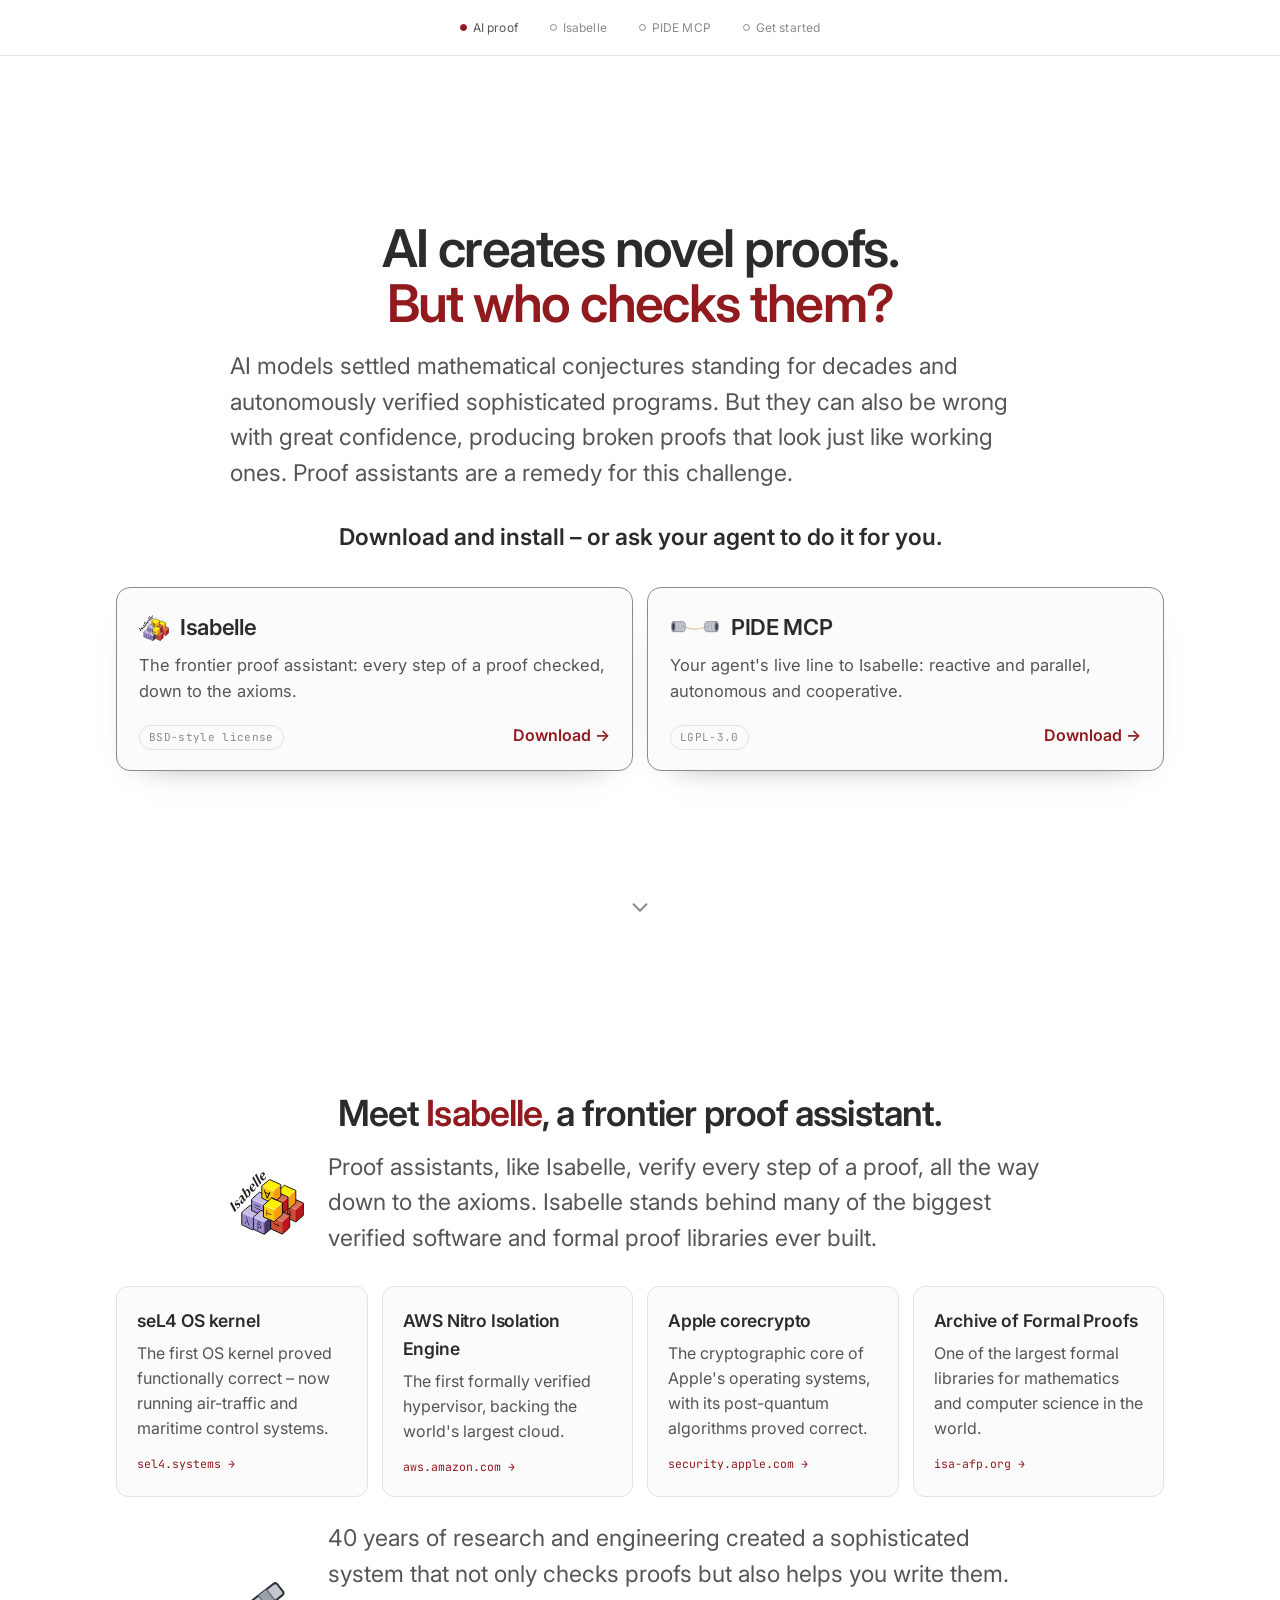
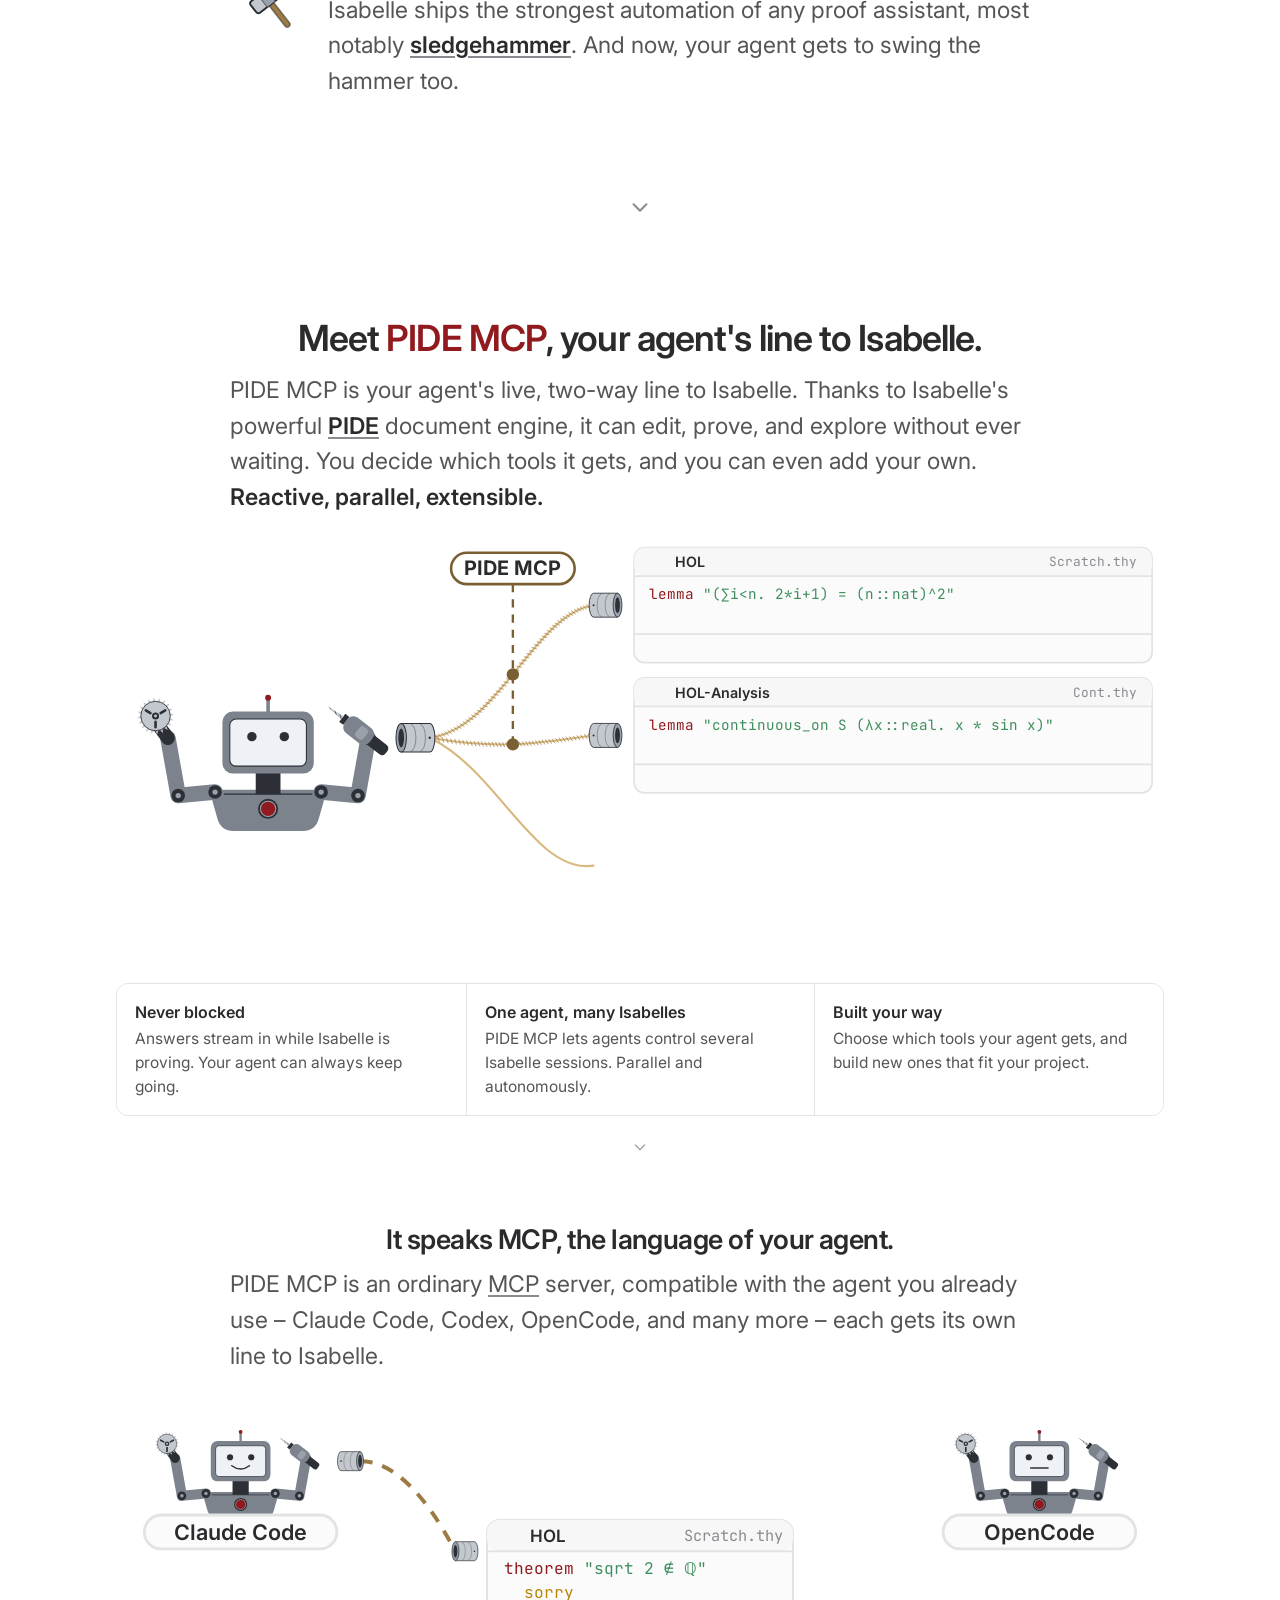
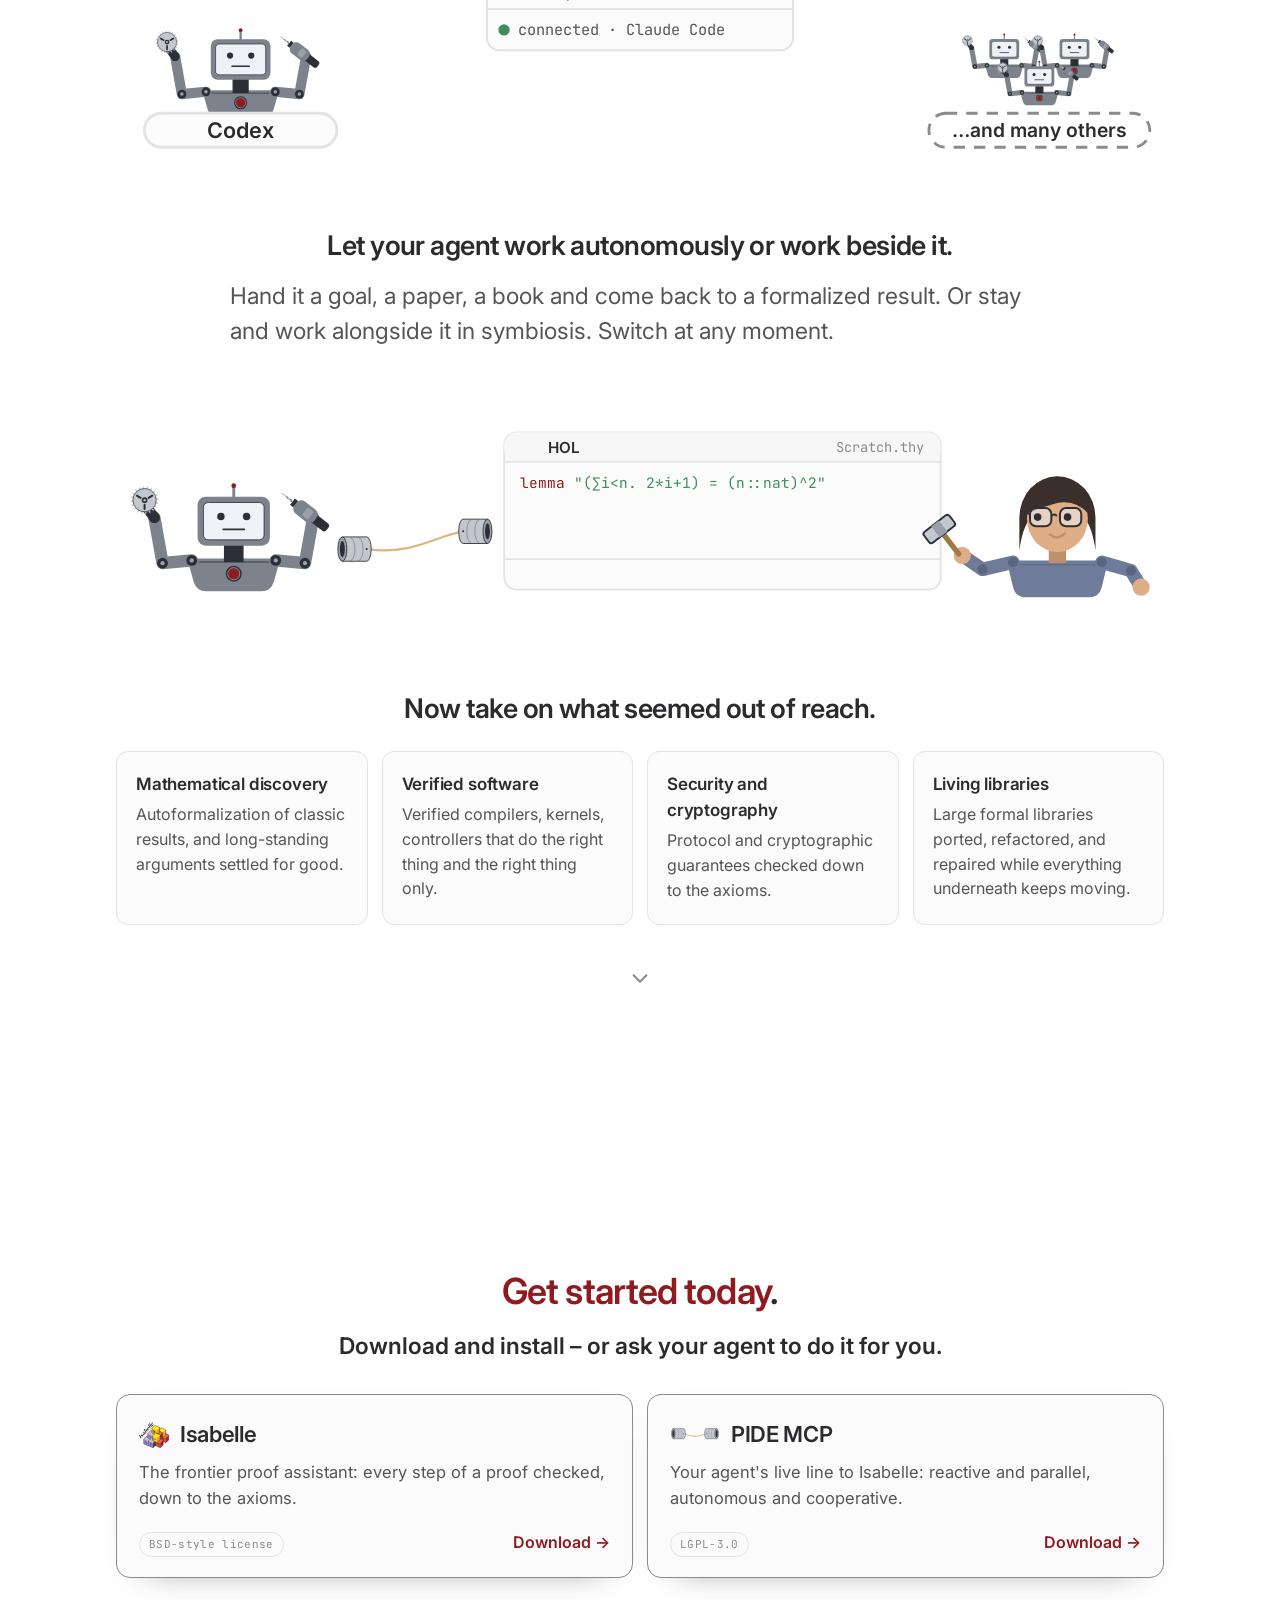
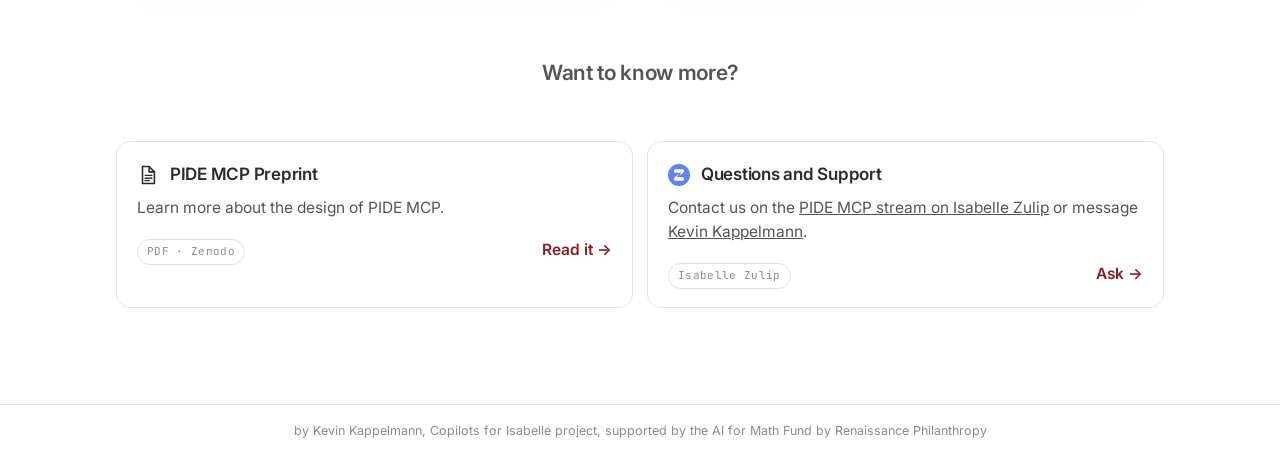
==== commit ad0aaa39: "add funding note" ====
--- a/index.html
+++ b/index.html
@@ -20,8 +20,8 @@
      on purpose because X falls back to og:*, and the JSON-LD below does not
      restate the title or description either.
      =========================================================================== -->
-<title>Agentic formal proof, down to the axioms</title>
-<meta property="og:title" content="Agentic formal proof, down to the axioms">
+<title>Agentic formal proofs, down to the axioms</title>
+<meta property="og:title" content="Agentic formal proofs, down to the axioms">
 
 <meta name="description" content="AI creates novel proofs. But who checks them? Meet Isabelle, an agent-friendly proof assistant verifying every step.">
 <meta property="og:description" content="AI creates novel proofs. But who checks them? Meet Isabelle, an agent-friendly proof assistant verifying every step.">
@@ -61,7 +61,7 @@
       "url": "https://formalproof.ai/",
       "name": "formalproof.ai",
       "inLanguage": "en-US",
-      "description": "Agentic formal proof: AI creates novel proofs, and a proof assistant verifies every step. Why Isabelle is the agent-friendly frontier choice, and how to put your agent on it.",
+      "description": "Agentic formal proofs: AI creates novel proofs, and a proof assistant verifies every step. Why Isabelle is the agent-friendly frontier choice, and how to put your agent on it.",
       "publisher": {
         "@id": "https://formalproof.ai/#author"
       },
@@ -89,7 +89,7 @@
           "@id": "https://formalproof.ai/#app"
         }
       ],
-      "keywords": "agentic formal proof, AI theorem proving, autoformalization, proof assistant, Isabelle, formal verification, machine-checked proof, AI agents, LLM theorem prover, MCP server, agent-friendly proof assistant, Isabelle/HOL",
+      "keywords": "agentic formal proofs, AI theorem proving, autoformalization, proof assistant, Isabelle, formal verification, machine-checked proof, AI agents, LLM theorem prover, MCP server, agent-friendly proof assistant, Isabelle/HOL",
       "author": {
         "@id": "https://formalproof.ai/#author"
       }
@@ -97,7 +97,7 @@
     {
       "@type": "Thing",
       "@id": "https://formalproof.ai/#topic",
-      "name": "Agentic formal proof",
+      "name": "Agentic formal proofs",
       "alternateName": [
         "AI theorem proving",
         "Autoformalization",
@@ -1108,7 +1108,7 @@
 </nav>
 
 <footer>
-  <span>by <a href="https://github.com/kappelmann/">Kevin Kappelmann</a>, <a href="https://www.renaissancephilanthropy.org/copilots-for-isabelle-learning-logical-structure-for-a-better-proving-experience">Copilots for Isabelle</a> project</span>
+  <span>by <a href="https://github.com/kappelmann/">Kevin Kappelmann</a>, <a href="https://www.renaissancephilanthropy.org/copilots-for-isabelle-learning-logical-structure-for-a-better-proving-experience">Copilots for Isabelle</a> project, supported by the AI for Math Fund by Renaissance Philanthropy</span>
 </footer>
 <script>
 // The rail marks which chapter you are in. CSS cannot express that -- it has no
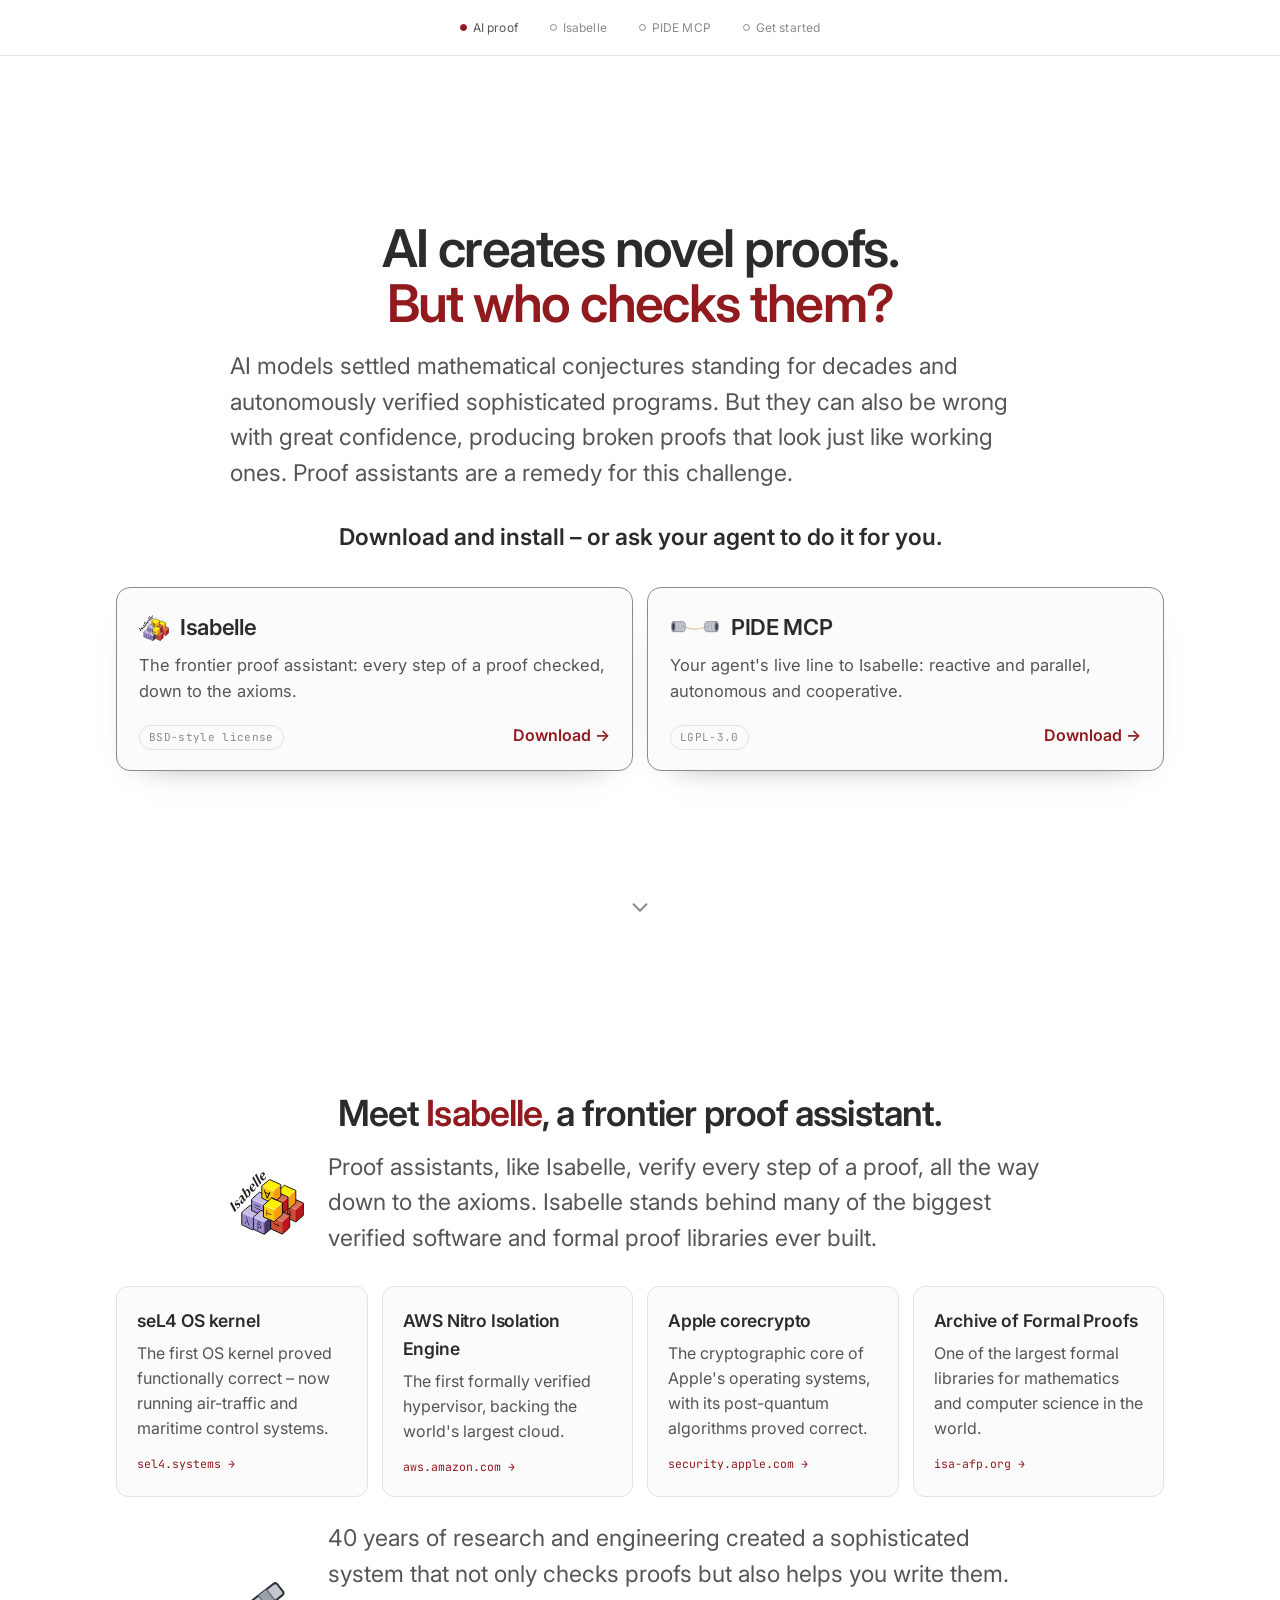
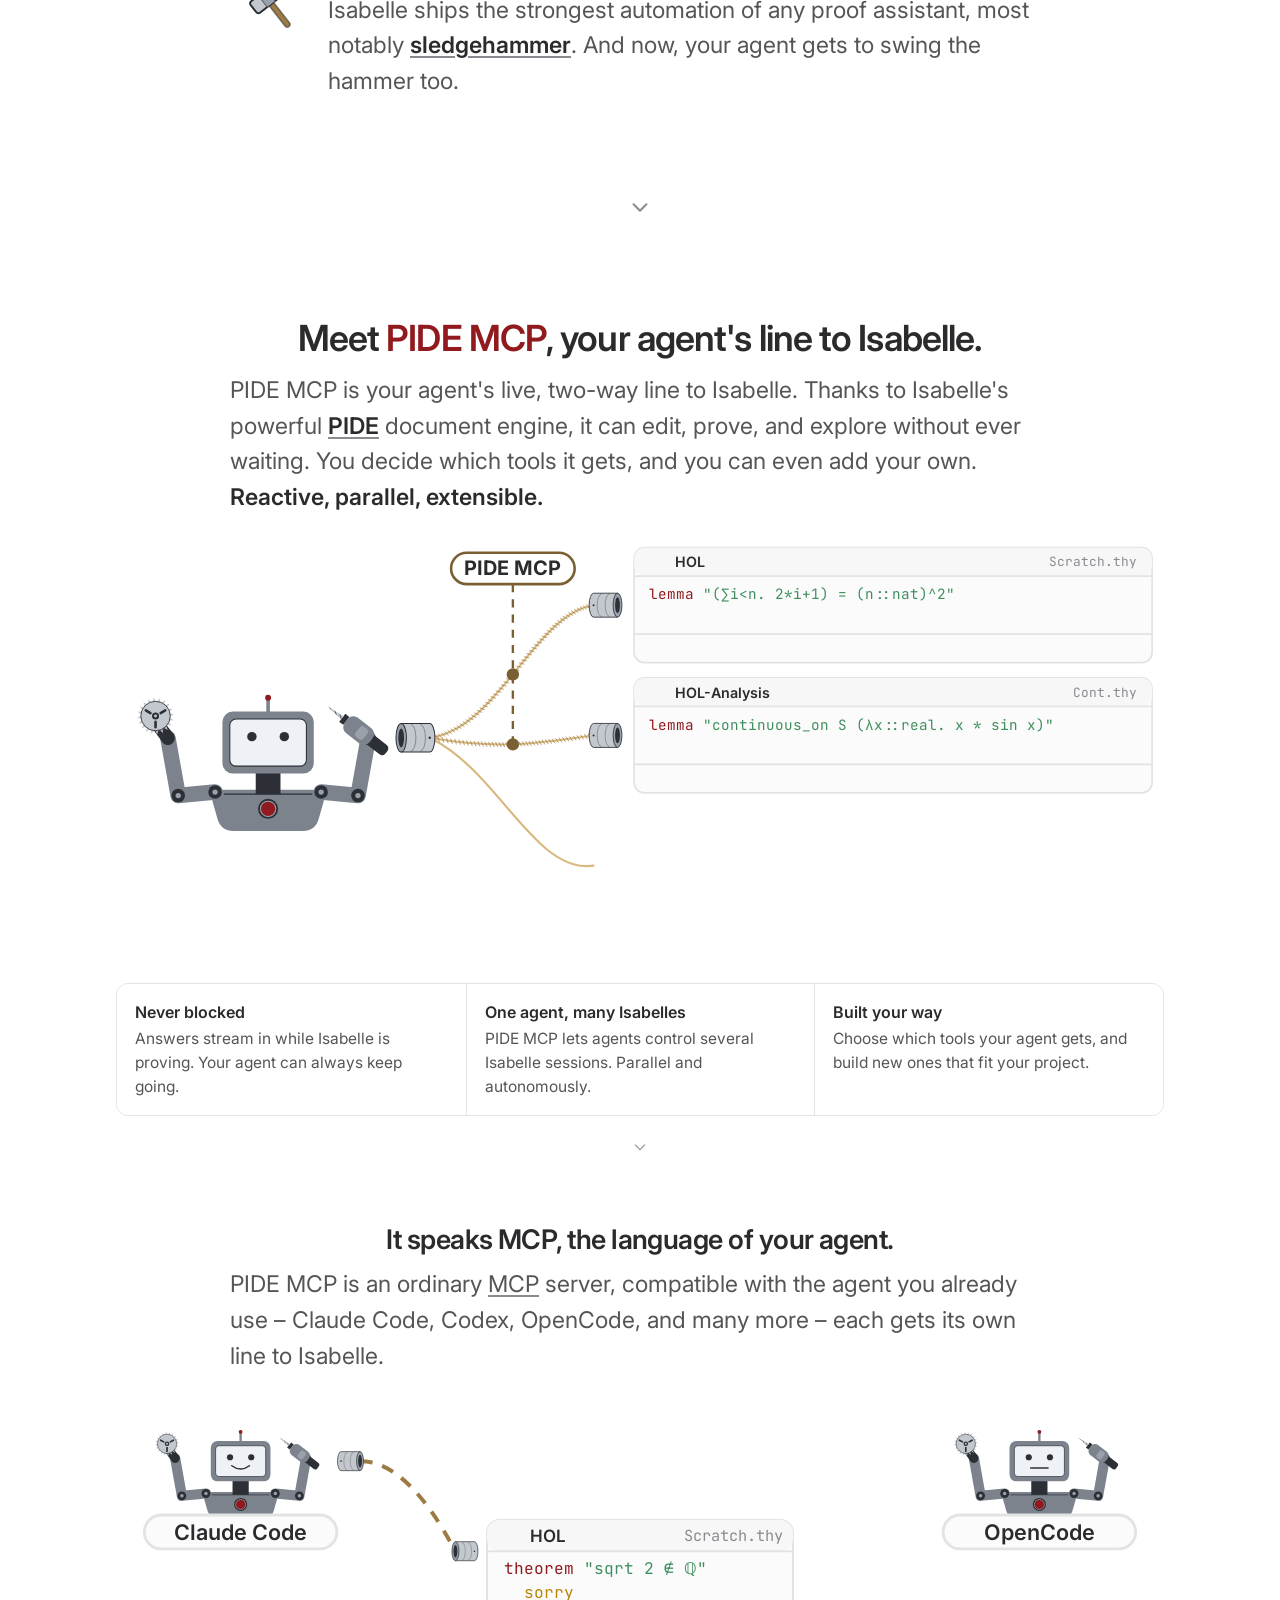
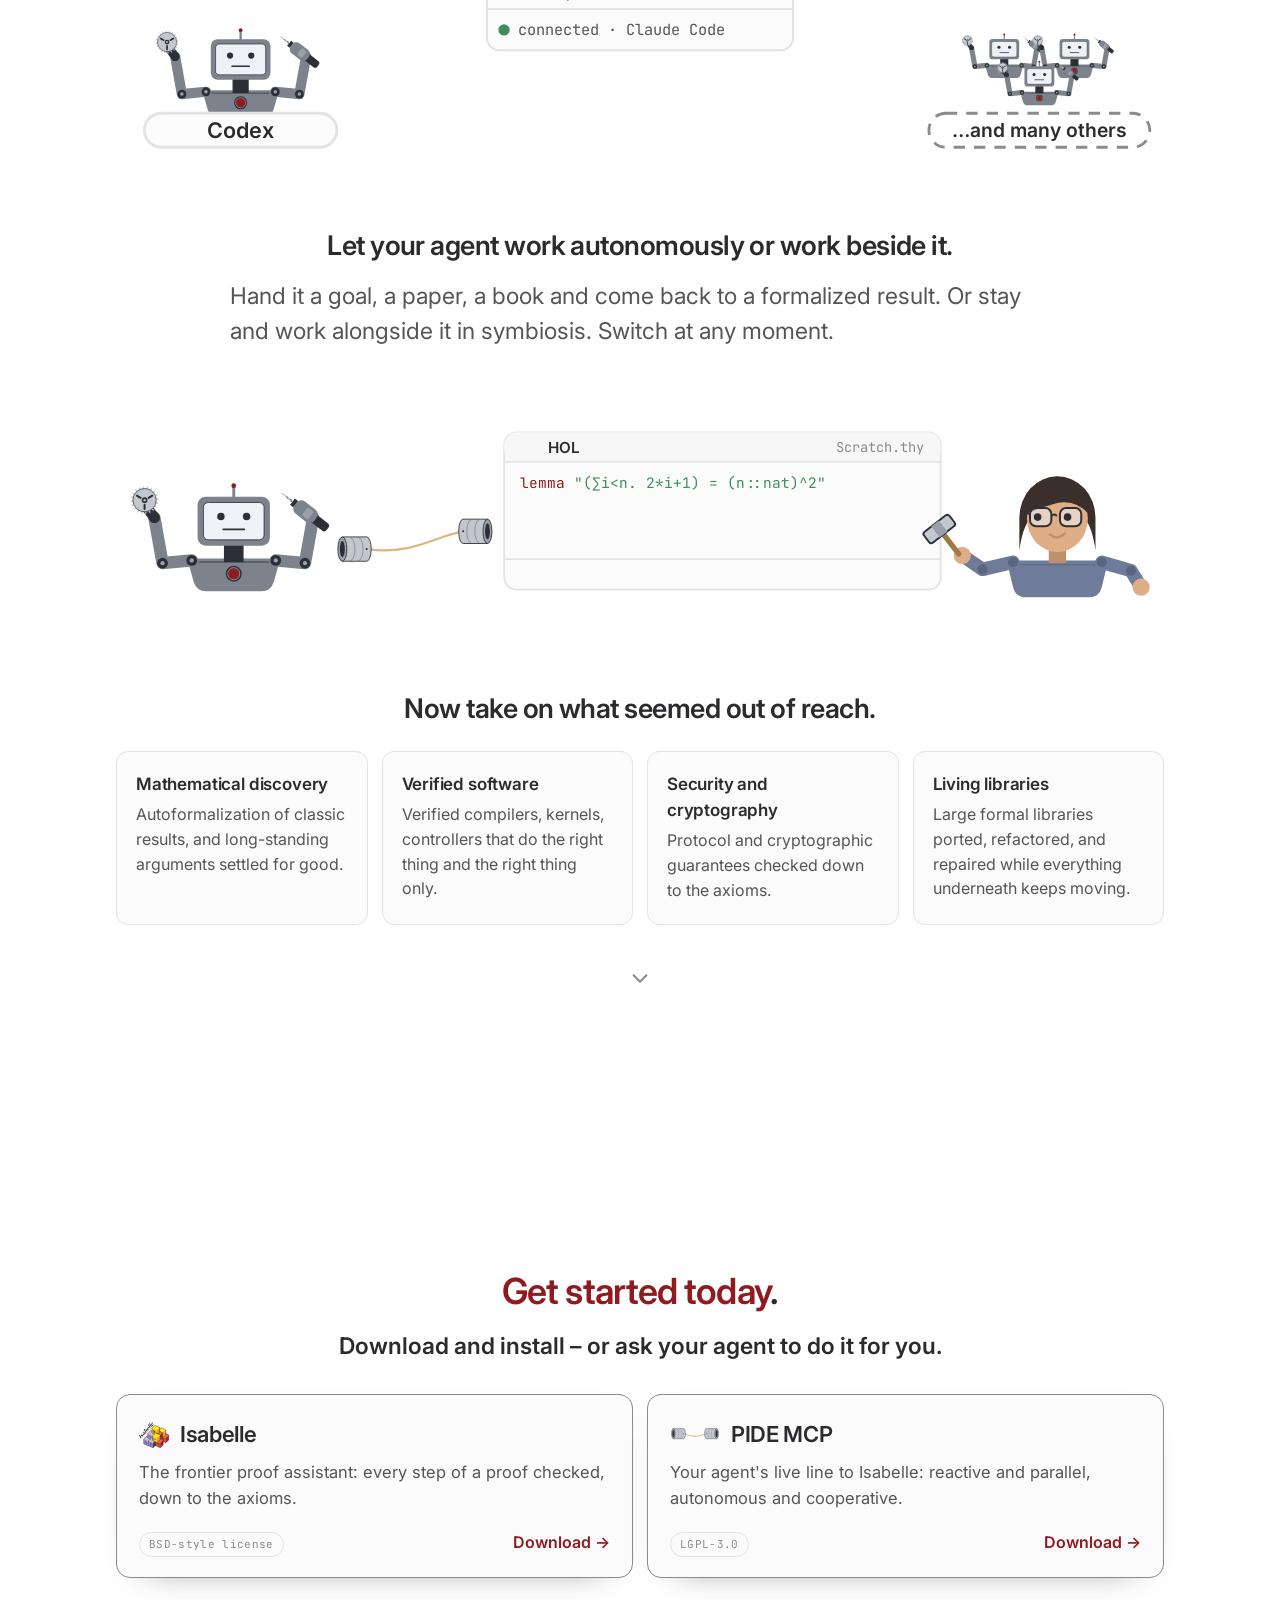
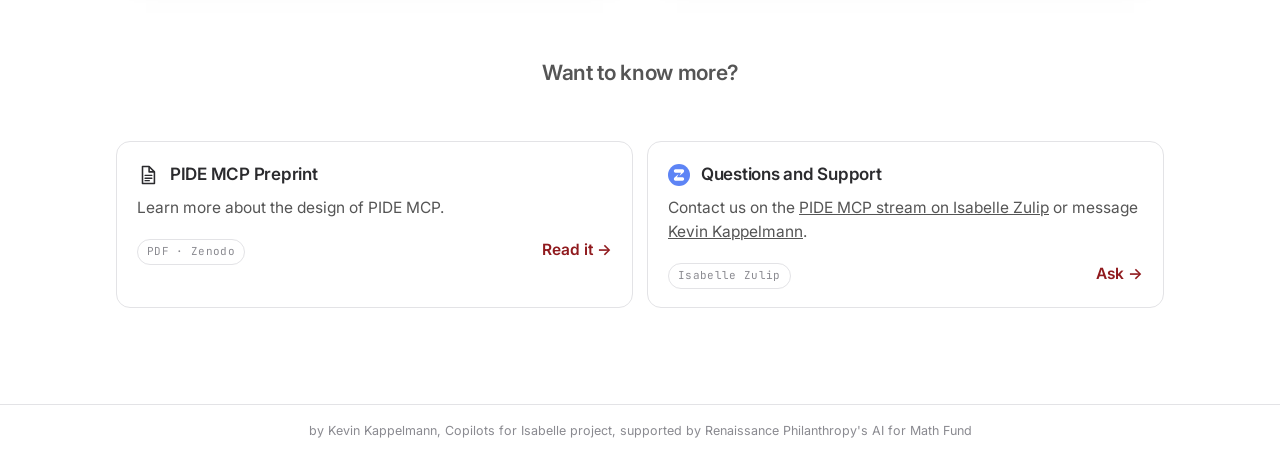
==== commit 2523599c: "better footer" ====
--- a/index.html
+++ b/index.html
@@ -1108,7 +1108,7 @@
 </nav>
 
 <footer>
-  <span>by <a href="https://github.com/kappelmann/">Kevin Kappelmann</a>, <a href="https://www.renaissancephilanthropy.org/copilots-for-isabelle-learning-logical-structure-for-a-better-proving-experience">Copilots for Isabelle</a> project, supported by the AI for Math Fund by Renaissance Philanthropy</span>
+  <span>by <a href="https://github.com/kappelmann/">Kevin Kappelmann</a>, <a href="https://www.renaissancephilanthropy.org/copilots-for-isabelle-learning-logical-structure-for-a-better-proving-experience">Copilots for Isabelle</a> project, supported by Renaissance Philanthropy's AI for Math Fund</span>
 </footer>
 <script>
 // The rail marks which chapter you are in. CSS cannot express that -- it has no
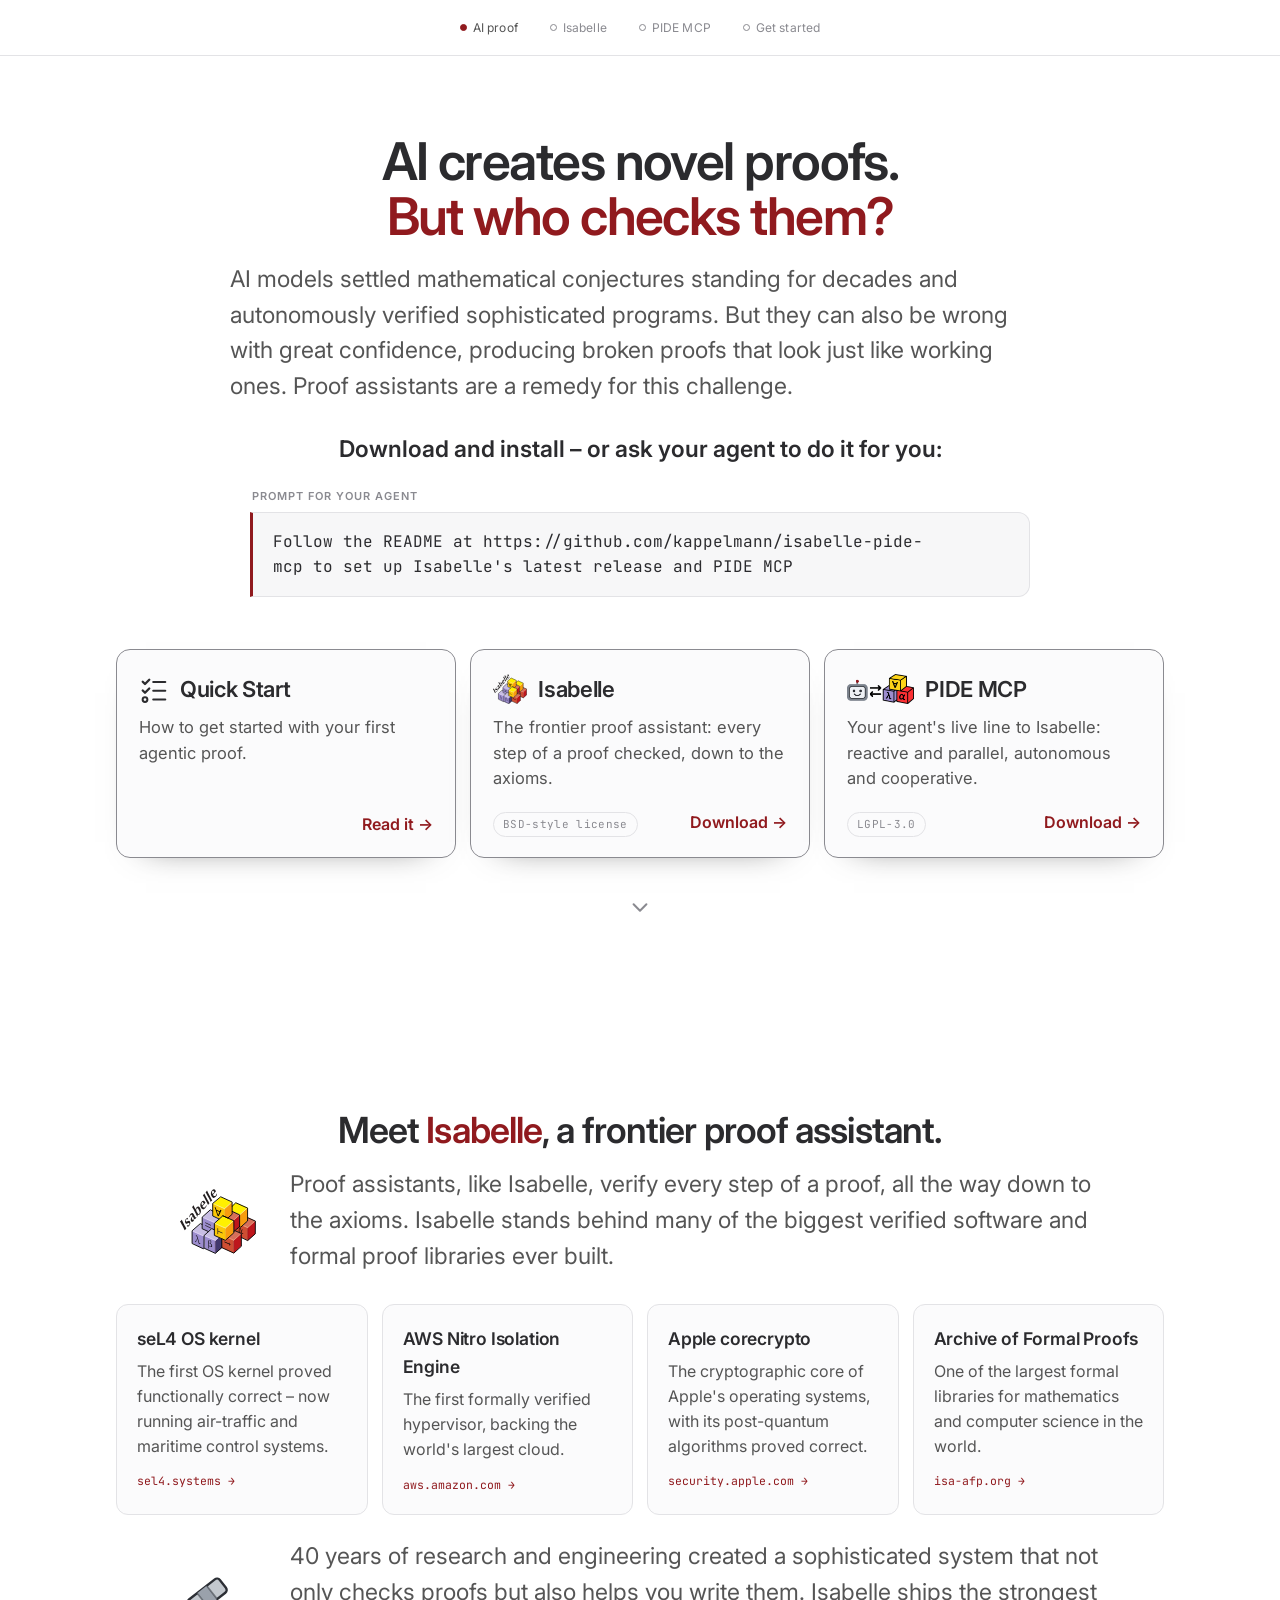
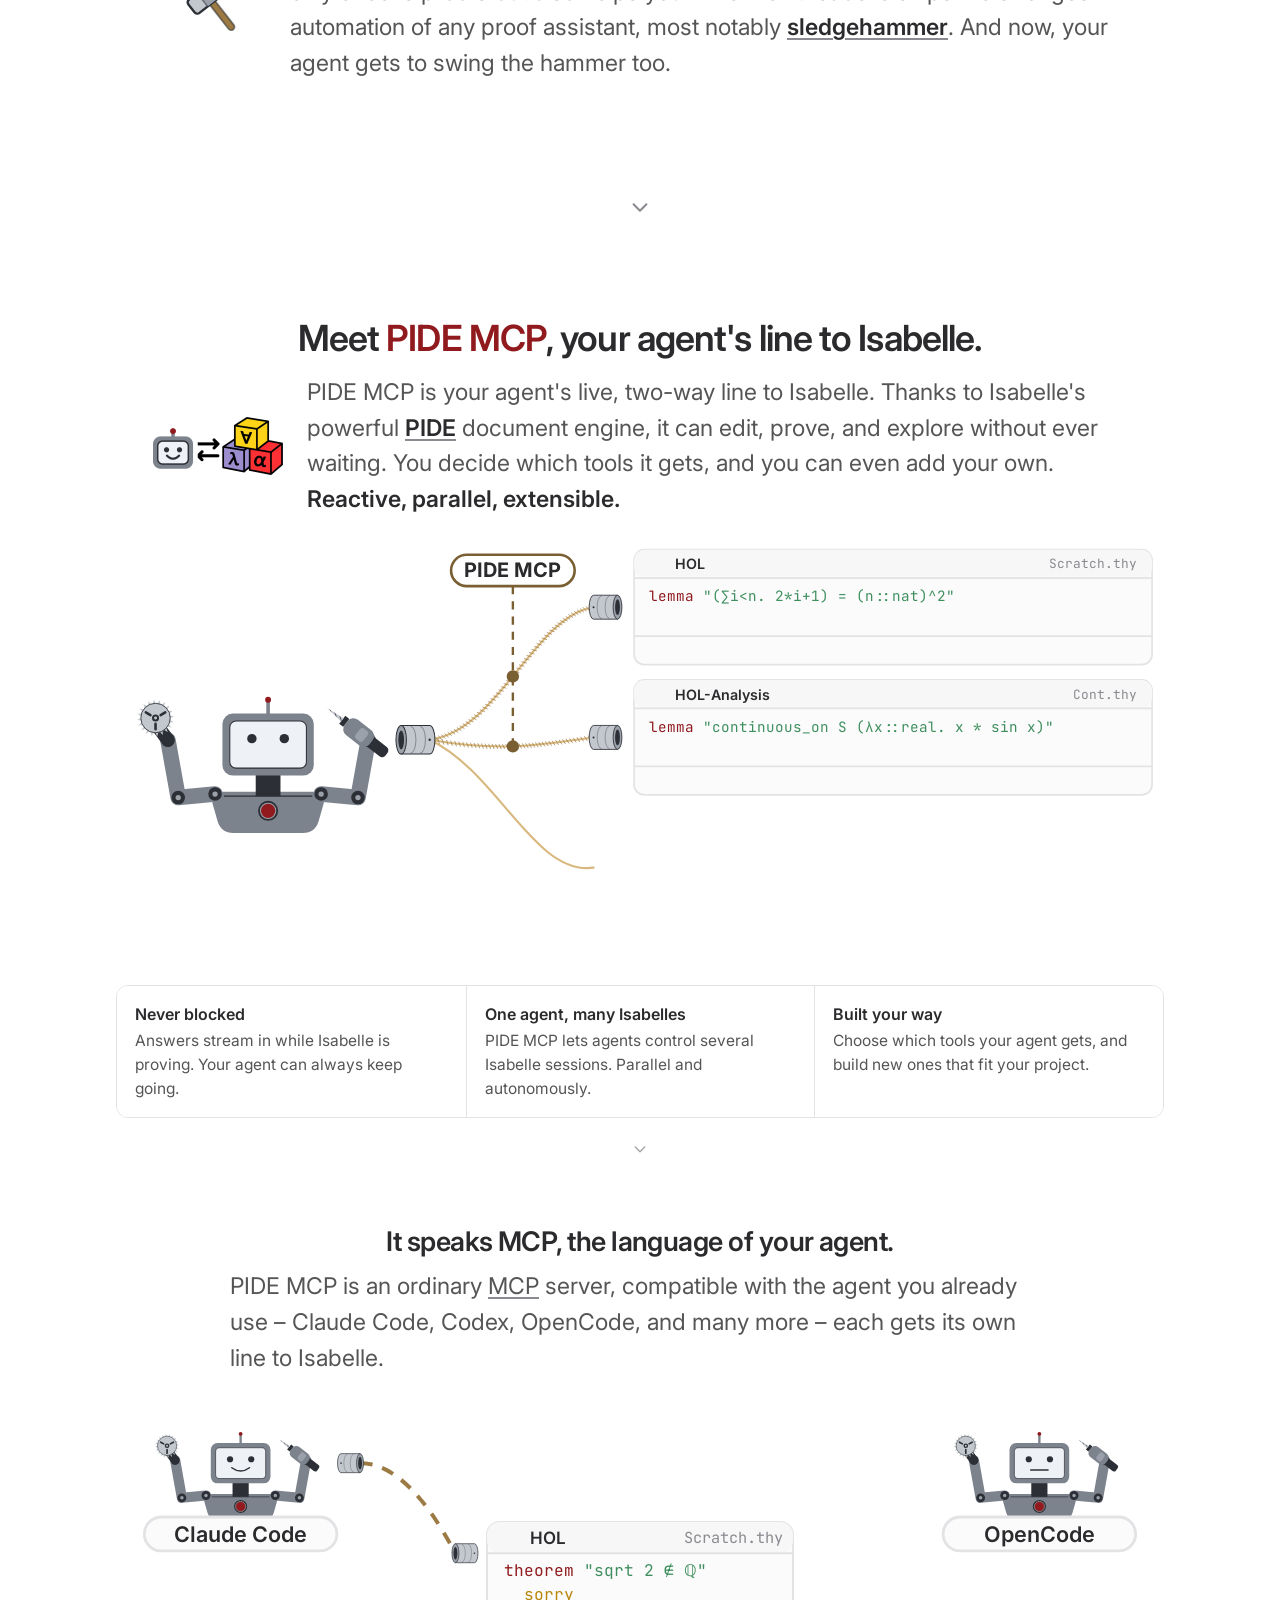
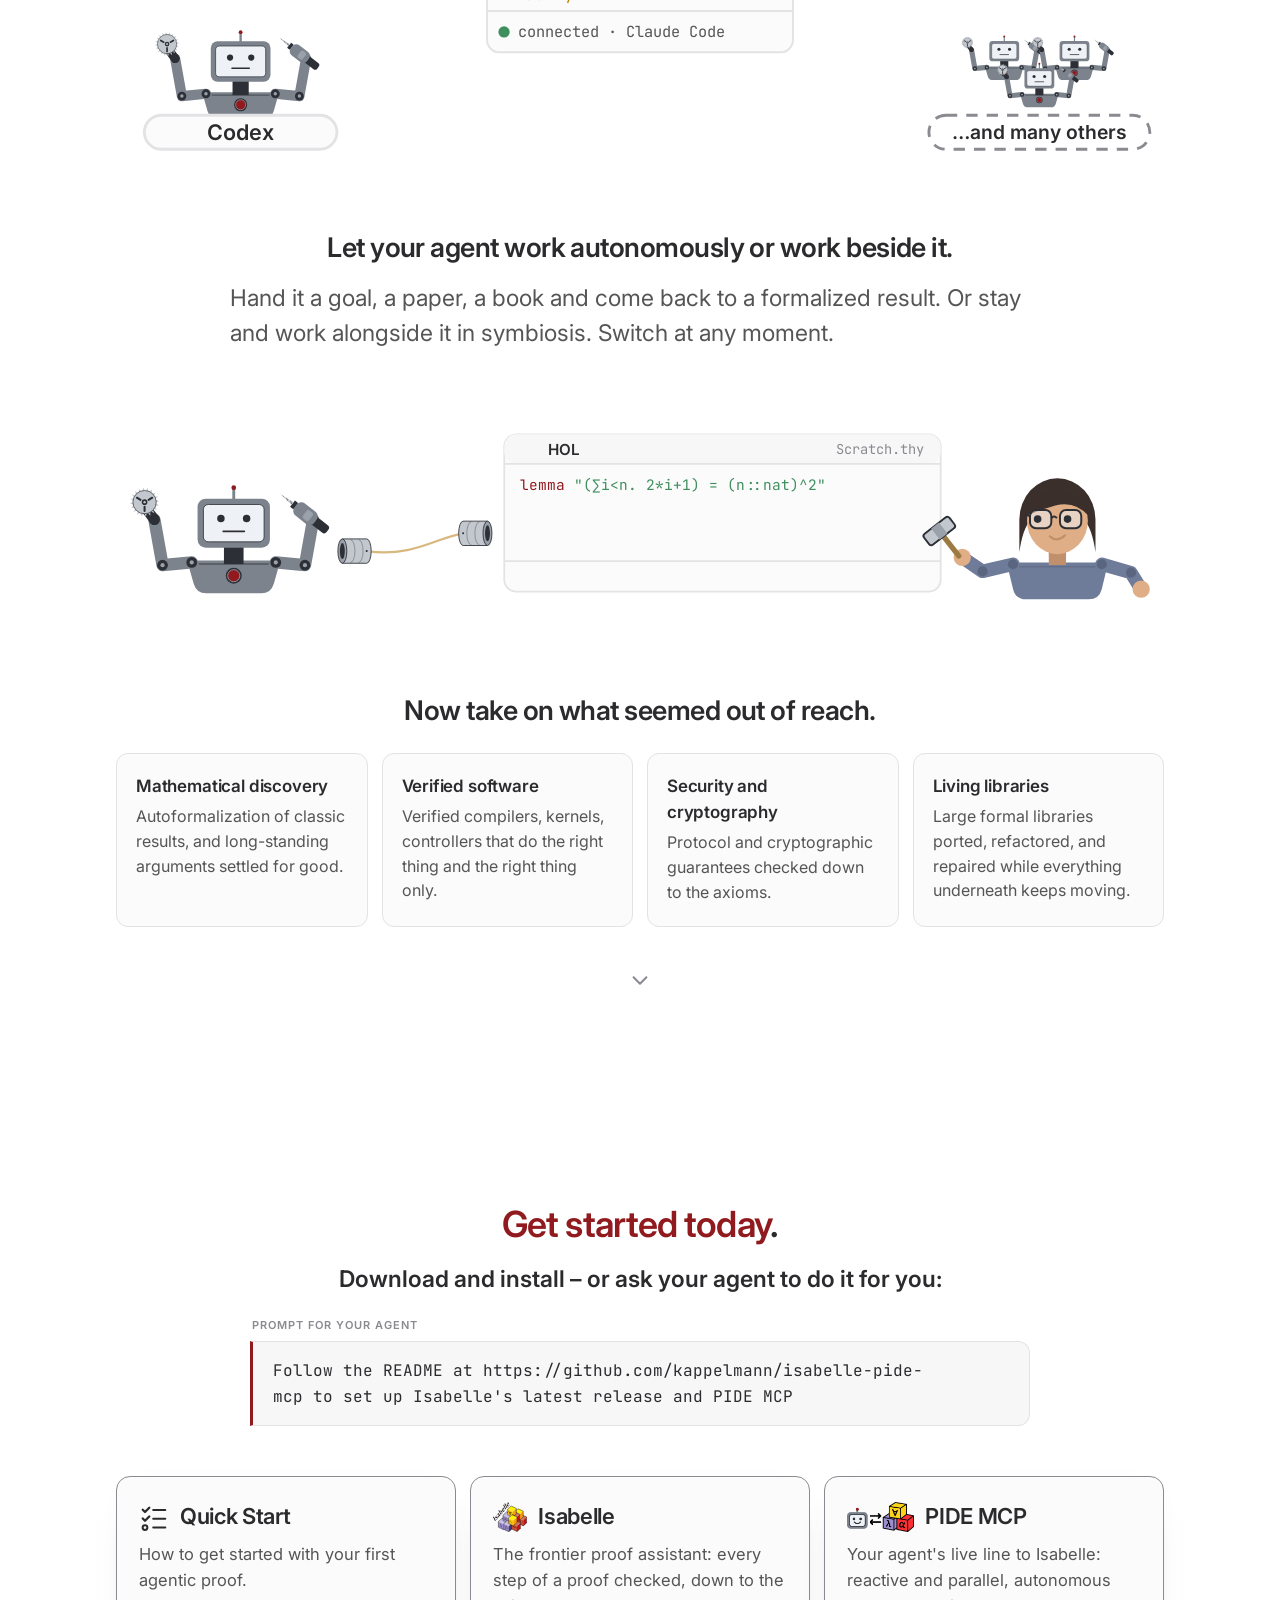
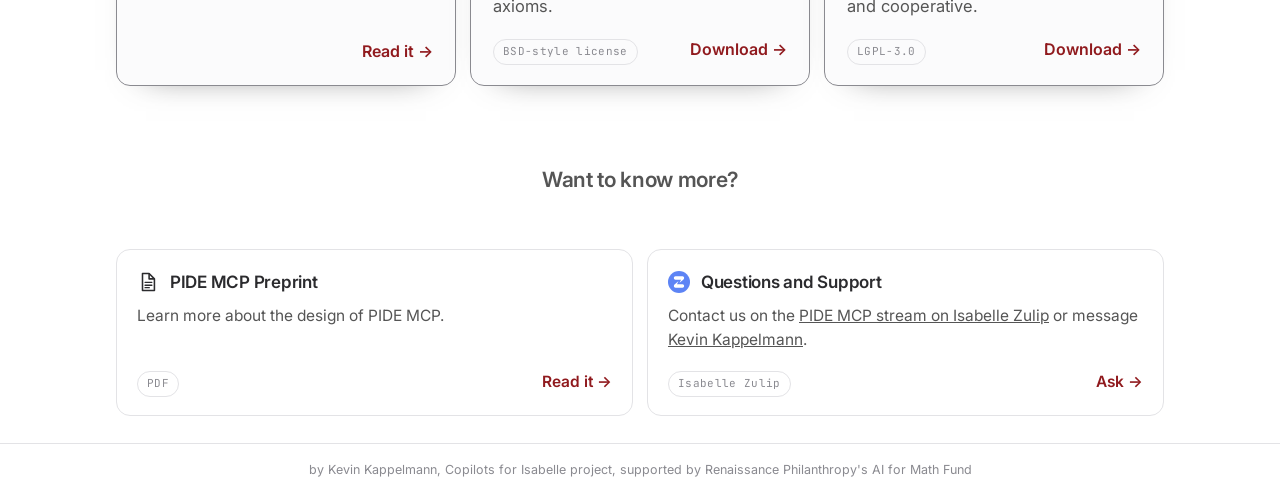
==== commit f3cf0f5b: "add Quick Start page, mascot-face logo everywhere, and responsive fixes Replaces the tutorial draft " ====
--- a/index.html
+++ b/index.html
@@ -45,7 +45,7 @@
 <meta property="og:url" content="https://formalproof.ai/">
 <meta name="twitter:card" content="summary_large_image">
 
-<link rel="icon" href="assets/favicon.svg" type="image/svg+xml">
+<link rel="icon" href="assets/favicon.png" type="image/png">
 <link rel="apple-touch-icon" href="assets/apple-touch-icon.png">
 <link rel="preconnect" href="https://fonts.googleapis.com">
 <link rel="preconnect" href="https://fonts.gstatic.com" crossorigin>
@@ -199,12 +199,37 @@
     with great confidence, producing broken proofs that look just like working ones. Proof
     assistants are a remedy for this challenge.
   </p>
-    <p class="sub hero-cta"><b>Download and install – or ask your agent to do it for you.</b></p>
+    <p class="sub hero-cta">
+      <b>Download and install – or ask your agent to do it for you:</b>
+    </p>
+    <blockquote class="prompt-wrap">
+      <span class="prompt-tag">Prompt for your agent</span>
+      <code class="prompt">Follow the README at https://github.com/kappelmann/isabelle-pide-mcp to set up Isabelle's latest release and PIDE MCP</code>
+    </blockquote>
     <div class="start-grid hero-grid">
+      <a class="start-card key" href="quick-start/">
+        <span class="start-head">
+          <svg class="start-logo" viewBox="0 0 24 24" aria-hidden="true">
+            <!-- a short checklist: two steps done, one to go -->
+            <path d="M3 6.2l1.8 1.8L8.2 4.6" fill="none" stroke="currentColor" stroke-width="1.9"
+                  stroke-linecap="round" stroke-linejoin="round"/>
+            <path d="M3 13.2l1.8 1.8 3.4-3.4" fill="none" stroke="currentColor" stroke-width="1.9"
+                  stroke-linecap="round" stroke-linejoin="round"/>
+            <circle cx="4.8" cy="20.4" r="1.9" fill="none" stroke="currentColor" stroke-width="1.6"/>
+            <path d="M11.4 6.4H21M11.4 13.4H21M11.4 20.4H21" stroke="currentColor"
+                  stroke-width="1.7" stroke-linecap="round"/>
+          </svg>
+          Quick Start
+        </span>
+        <span class="start-body">How to get started with your first agentic proof.</span>
+        <span class="start-foot action-only">
+          <span class="go">Read it &rarr;</span>
+        </span>
+      </a>
       <a class="start-card key" href="https://isabelle.in.tum.de/">
         <span class="start-head">
-          <img class="start-logo start-logo-light" src="assets/isabelle.svg" alt="">
-          <img class="start-logo start-logo-dark" src="assets/isabelle-dark.svg" alt="">
+          <img class="start-logo start-logo-light" src="assets/isabelle.svg" alt="Isabelle logo">
+          <img class="start-logo start-logo-dark" src="assets/isabelle-dark.svg" alt="Isabelle logo">
           Isabelle
         </span>
         <span class="start-body">The frontier proof assistant: every step of a proof checked, down to the axioms.</span>
@@ -216,25 +241,7 @@
 
       <a class="start-card key" href="https://github.com/kappelmann/isabelle-pide-mcp">
         <span class="start-head">
-<svg class="start-logo wire-logo" viewBox="-2.95 -0.95 5.9 2.1" aria-hidden="true">
-          <path fill="none" stroke="#D8B87E" stroke-width="0.1195" stroke-linecap="round" d="M-1.35,0 C-0.35,0.42 0.35,0.42 1.35,0"/>
-          <g class="" transform="translate(-1.95,0) scale(1,1)">
-          <path fill="#C3C8CE" stroke="#2C2F35" stroke-width="0.04218" stroke-linejoin="round" d="M-0.6,-0.6H0.6A0.22,0.6 0 0 1 0.6,0.6H-0.6Z"/>
-          <path fill="none" stroke="#2C2F35" stroke-opacity="0.55" stroke-width="0.03163" d="M-0.2,-0.5631A0.22,0.5631 0 0 1 -0.2,0.5631"/>
-          <path fill="none" stroke="#2C2F35" stroke-opacity="0.55" stroke-width="0.03163" d="M0.2,-0.5631A0.22,0.5631 0 0 1 0.2,0.5631"/>
-          <ellipse fill="#9AA1AB" stroke="#2C2F35" stroke-width="0.04218" cx="-0.6" cy="0" rx="0.22" ry="0.6"/>
-          <ellipse fill="#2C2F35" cx="-0.6" cy="0" rx="0.121" ry="0.396"/>
-          <circle fill="#2C2F35" cx="0.6" cy="0" r="0.05"/>
-          </g>
-          <g class="" transform="translate(1.95,0) scale(-1,1)">
-          <path fill="#C3C8CE" stroke="#2C2F35" stroke-width="0.04218" stroke-linejoin="round" d="M-0.6,-0.6H0.6A0.22,0.6 0 0 1 0.6,0.6H-0.6Z"/>
-          <path fill="none" stroke="#2C2F35" stroke-opacity="0.55" stroke-width="0.03163" d="M-0.2,-0.5631A0.22,0.5631 0 0 1 -0.2,0.5631"/>
-          <path fill="none" stroke="#2C2F35" stroke-opacity="0.55" stroke-width="0.03163" d="M0.2,-0.5631A0.22,0.5631 0 0 1 0.2,0.5631"/>
-          <ellipse fill="#9AA1AB" stroke="#2C2F35" stroke-width="0.04218" cx="-0.6" cy="0" rx="0.22" ry="0.6"/>
-          <ellipse fill="#2C2F35" cx="-0.6" cy="0" rx="0.121" ry="0.396"/>
-          <circle fill="#2C2F35" cx="0.6" cy="0" r="0.05"/>
-          </g>
-          </svg>
+          <img class="start-logo pm-logo" src="assets/pide-mcp.png" alt="PIDE MCP logo">
           PIDE MCP
         </span>
         <span class="start-body">Your agent's live line to Isabelle: reactive and parallel, autonomous and cooperative.</span>
@@ -243,6 +250,7 @@
           <span class="go">Download &rarr;</span>
         </span>
       </a>
+
     </div>
     <a class="scroll-cue" href="#isabelle" aria-label="On to Isabelle">
       <svg viewBox="0 0 24 24" aria-hidden="true"><path d="M5 9l7 7 7-7" fill="none" stroke="currentColor" stroke-width="2.2" stroke-linecap="round" stroke-linejoin="round"/></svg>
@@ -482,8 +490,8 @@
     <h2>Meet <em>Isabelle</em>, a frontier proof assistant.</h2>
     <div class="isa-intro">
       <a class="isa-link" href="https://isabelle.in.tum.de/" aria-label="Isabelle">
-        <img class="isa-mark isa-mark-light" src="assets/isabelle.svg" alt="">
-        <img class="isa-mark isa-mark-dark" src="assets/isabelle-dark.svg" alt="">
+        <img class="isa-mark isa-mark-light" src="assets/isabelle.svg" alt="Isabelle">
+        <img class="isa-mark isa-mark-dark" src="assets/isabelle-dark.svg" alt="Isabelle">
       </a>
       <p class="sub">
         Proof assistants, like Isabelle, verify every step of a proof, all the way down to the
@@ -545,12 +553,17 @@
   <div class="pide-block">
   <section class="line" id="pide-mcp">
     <h2>Meet <em>PIDE MCP</em>, your agent's line to Isabelle.</h2>
-    <p class="sub">
-      PIDE MCP is your agent's live, two-way line to Isabelle. Thanks to Isabelle's powerful
-      <a href="https://link.springer.com/chapter/10.1007/978-3-319-08970-6_33"><b>PIDE</b></a> document
-      engine, it can edit, prove, and explore without ever waiting. You decide which tools it
-      gets, and you can even add your own. <b>Reactive, parallel, extensible.</b>
-    </p>
+    <div class="isa-intro">
+      <a class="isa-link" href="https://github.com/kappelmann/isabelle-pide-mcp" aria-label="PIDE MCP">
+        <img class="isa-mark pm-mark" src="assets/pide-mcp.png" alt="PIDE MCP">
+      </a>
+      <p class="sub">
+        PIDE MCP is your agent's live, two-way line to Isabelle. Thanks to Isabelle's powerful
+        <a href="https://link.springer.com/chapter/10.1007/978-3-319-08970-6_33"><b>PIDE</b></a> document
+        engine, it can edit, prove, and explore without ever waiting. You decide which tools it
+        gets, and you can even add your own. <b>Reactive, parallel, extensible.</b>
+      </p>
+    </div>
 
     <div class="scene-wrap">
     <svg class="scene" viewBox="-10.35 -4.28 22.05 8.56" role="img" aria-labelledby="scT scD">
@@ -858,8 +871,8 @@
     <rect class="pane-head" x="-4.15" y="-1.4" width="8.6" height="0.58" rx="0.24"/>
     <path class="pane-sep" d="M-4.15,-0.82h8.6"/>
     <path class="pane-sep" d="M-4.15,1.1h8.6"/>
-    <image class="isa-badge badge-light" href="assets/isabelle.svg" x="-3.87" y="-1.32" width="0.42" height="0.42" preserveAspectRatio="xMidYMid meet"/>
-    <image class="isa-badge badge-dark" href="assets/isabelle-dark.svg" x="-3.87" y="-1.32" width="0.42" height="0.42" preserveAspectRatio="xMidYMid meet"/>
+    <image class="isa-badge badge-light" href="/assets/isabelle.svg" x="-3.87" y="-1.32" width="0.42" height="0.42" preserveAspectRatio="xMidYMid meet"/>
+    <image class="isa-badge badge-dark" href="/assets/isabelle-dark.svg" x="-3.87" y="-1.32" width="0.42" height="0.42" preserveAspectRatio="xMidYMid meet"/>
     <text class="pane-logic" x="-3.29" y="-1.11">HOL</text>
     <text class="pane-file" x="4.13" y="-1.11" text-anchor="end">Scratch.thy</text>
     <text class="pane-code" x="-3.83" y="-0.42"><tspan class="kw">lemma</tspan><tspan> </tspan><tspan class="str">"(∑i&lt;n. 2*i+1) = (n::nat)^2"</tspan></text>
@@ -1006,14 +1019,37 @@
   <section class="start" id="get-started">
     <h2><em>Get started today</em>.</h2>
     <p class="sub">
-      <b>Download and install – or ask your agent to do it for you.</b>
+      <b>Download and install – or ask your agent to do it for you:</b>
     </p>
+    <blockquote class="prompt-wrap">
+      <span class="prompt-tag">Prompt for your agent</span>
+      <code class="prompt">Follow the README at https://github.com/kappelmann/isabelle-pide-mcp to set up Isabelle's latest release and PIDE MCP</code>
+    </blockquote>
 
     <div class="start-grid">
+      <a class="start-card key" href="quick-start/">
+        <span class="start-head">
+          <svg class="start-logo" viewBox="0 0 24 24" aria-hidden="true">
+            <!-- a short checklist: two steps done, one to go -->
+            <path d="M3 6.2l1.8 1.8L8.2 4.6" fill="none" stroke="currentColor" stroke-width="1.9"
+                  stroke-linecap="round" stroke-linejoin="round"/>
+            <path d="M3 13.2l1.8 1.8 3.4-3.4" fill="none" stroke="currentColor" stroke-width="1.9"
+                  stroke-linecap="round" stroke-linejoin="round"/>
+            <circle cx="4.8" cy="20.4" r="1.9" fill="none" stroke="currentColor" stroke-width="1.6"/>
+            <path d="M11.4 6.4H21M11.4 13.4H21M11.4 20.4H21" stroke="currentColor"
+                  stroke-width="1.7" stroke-linecap="round"/>
+          </svg>
+          Quick Start
+        </span>
+        <span class="start-body">How to get started with your first agentic proof.</span>
+        <span class="start-foot action-only">
+          <span class="go">Read it &rarr;</span>
+        </span>
+      </a>
       <a class="start-card key" href="https://isabelle.in.tum.de/">
         <span class="start-head">
-          <img class="start-logo start-logo-light" src="assets/isabelle.svg" alt="">
-          <img class="start-logo start-logo-dark" src="assets/isabelle-dark.svg" alt="">
+          <img class="start-logo start-logo-light" src="assets/isabelle.svg" alt="Isabelle logo">
+          <img class="start-logo start-logo-dark" src="assets/isabelle-dark.svg" alt="Isabelle logo">
           Isabelle
         </span>
         <span class="start-body">The frontier proof assistant: every step of a proof checked, down to the axioms.</span>
@@ -1025,25 +1061,7 @@
 
       <a class="start-card key" href="https://github.com/kappelmann/isabelle-pide-mcp">
         <span class="start-head">
-<svg class="start-logo wire-logo" viewBox="-2.95 -0.95 5.9 2.1" aria-hidden="true">
-          <path fill="none" stroke="#D8B87E" stroke-width="0.1195" stroke-linecap="round" d="M-1.35,0 C-0.35,0.42 0.35,0.42 1.35,0"/>
-          <g class="" transform="translate(-1.95,0) scale(1,1)">
-          <path fill="#C3C8CE" stroke="#2C2F35" stroke-width="0.04218" stroke-linejoin="round" d="M-0.6,-0.6H0.6A0.22,0.6 0 0 1 0.6,0.6H-0.6Z"/>
-          <path fill="none" stroke="#2C2F35" stroke-opacity="0.55" stroke-width="0.03163" d="M-0.2,-0.5631A0.22,0.5631 0 0 1 -0.2,0.5631"/>
-          <path fill="none" stroke="#2C2F35" stroke-opacity="0.55" stroke-width="0.03163" d="M0.2,-0.5631A0.22,0.5631 0 0 1 0.2,0.5631"/>
-          <ellipse fill="#9AA1AB" stroke="#2C2F35" stroke-width="0.04218" cx="-0.6" cy="0" rx="0.22" ry="0.6"/>
-          <ellipse fill="#2C2F35" cx="-0.6" cy="0" rx="0.121" ry="0.396"/>
-          <circle fill="#2C2F35" cx="0.6" cy="0" r="0.05"/>
-          </g>
-          <g class="" transform="translate(1.95,0) scale(-1,1)">
-          <path fill="#C3C8CE" stroke="#2C2F35" stroke-width="0.04218" stroke-linejoin="round" d="M-0.6,-0.6H0.6A0.22,0.6 0 0 1 0.6,0.6H-0.6Z"/>
-          <path fill="none" stroke="#2C2F35" stroke-opacity="0.55" stroke-width="0.03163" d="M-0.2,-0.5631A0.22,0.5631 0 0 1 -0.2,0.5631"/>
-          <path fill="none" stroke="#2C2F35" stroke-opacity="0.55" stroke-width="0.03163" d="M0.2,-0.5631A0.22,0.5631 0 0 1 0.2,0.5631"/>
-          <ellipse fill="#9AA1AB" stroke="#2C2F35" stroke-width="0.04218" cx="-0.6" cy="0" rx="0.22" ry="0.6"/>
-          <ellipse fill="#2C2F35" cx="-0.6" cy="0" rx="0.121" ry="0.396"/>
-          <circle fill="#2C2F35" cx="0.6" cy="0" r="0.05"/>
-          </g>
-          </svg>
+          <img class="start-logo pm-logo" src="assets/pide-mcp.png" alt="PIDE MCP logo">
           PIDE MCP
         </span>
         <span class="start-body">Your agent's live line to Isabelle: reactive and parallel, autonomous and cooperative.</span>
@@ -1052,6 +1070,7 @@
           <span class="go">Download &rarr;</span>
         </span>
       </a>
+
     </div>
 
   </section>
@@ -1073,7 +1092,7 @@
         </span>
         <span class="start-body">Learn more about the design of PIDE MCP.</span>
         <span class="start-foot">
-          <span class="lic">PDF · Zenodo</span>
+          <span class="lic">PDF</span>
           <span class="go">Read it &rarr;</span>
         </span>
       </a>
@@ -1110,6 +1129,36 @@
 <footer>
   <span>by <a href="https://github.com/kappelmann/">Kevin Kappelmann</a>, <a href="https://www.renaissancephilanthropy.org/copilots-for-isabelle-learning-logical-structure-for-a-better-proving-experience">Copilots for Isabelle</a> project, supported by Renaissance Philanthropy's AI for Math Fund</span>
 </footer>
+<script>
+// A copy button on the setup prompt, same control as the quick start page.
+(function () {
+  if (!navigator.clipboard) return;
+  Array.prototype.forEach.call(document.querySelectorAll('.prompt-wrap'), function (wrap) {
+    var code = wrap.querySelector('.prompt');
+    if (!code) return;
+    wrap.classList.add('copy-wrap');
+    var btn = document.createElement('button');
+    btn.type = 'button';
+    btn.className = 'copy-btn';
+    btn.innerHTML = '<svg viewBox="0 0 24 24" aria-hidden="true">' +
+      '<rect x="9" y="9" width="11" height="12" rx="2"/>' +
+      '<path d="M5 15V5a2 2 0 0 1 2-2h8"/></svg><span>Copy</span>';
+    btn.setAttribute('aria-label', 'Copy this prompt to the clipboard');
+    btn.addEventListener('click', function () {
+      navigator.clipboard.writeText(code.textContent.trim()).then(function () {
+        btn.querySelector('span').textContent = 'Copied';
+        btn.classList.add('done');
+        setTimeout(function () {
+          btn.querySelector('span').textContent = 'Copy';
+          btn.classList.remove('done');
+        }, 1600);
+      });
+    });
+    wrap.appendChild(btn);
+  });
+})();
+</script>
+
 <script>
 // The rail marks which chapter you are in. CSS cannot express that -- it has no
 // cross-element scroll position, and timeline-scope is not honoured widely
--- a/assets/style.css
+++ b/assets/style.css
@@ -74,7 +74,6 @@
   text-align: center;
 }
 
-
 /* The handover between chapters: content lifts into place as its screen
    arrives. Without a scroll timeline the duration is 0s, so the end state
    shows immediately and nothing is hidden. */
@@ -252,7 +251,6 @@
 .tone-dim  .pane-dot { fill: var(--fg-dim); }
 .tone-err  .pane-status { fill: var(--red); }
 
-
 /* ============================ what it does ============================= */
 .props {
   list-style: none;
@@ -311,11 +309,23 @@
   justify-content: flex-start;
   gap: 24px;
   margin: 16px auto 0;
-  max-width: var(--prose);   /* identical column to .hammer below */
+  max-width: none;   /* the full column, like the figures in the same chapter */
   text-align: left;
 }
-.isa-mark { width: 74px; height: auto; flex: none; }   /* the icon slot */
-.isa-link { flex: none; display: block; line-height: 0; border-radius: 8px; transition: opacity .18s ease; }
+/* One slot of a fixed width for both chapters, so the paragraph beside it
+   starts at the same place and gets the same column, whatever the shape of the
+   mark inside. The marks then differ only in height, centred in that slot. */
+/* The mark keeps its own natural size -- it never grows or shrinks, so it is
+   never squeezed out of its aspect ratio. The paragraph is what gives: it
+   grows into whatever space is left and shrinks first as the column narrows. */
+.isa-link {
+  flex: 0 0 auto; min-width: 96px; display: flex;
+  align-items: center; justify-content: center;
+  line-height: 0; border-radius: 8px; transition: opacity .18s ease;
+}
+.isa-intro > .sub { flex: 1 1 auto; min-width: 0; width: auto; max-width: var(--prose); margin-top: 0; }
+.isa-mark { width: auto; height: 66px; max-width: 100%; }
+.isa-mark.pm-mark { height: 58px; }
 .isa-link:hover { opacity: .78; }
 .isa-mark-dark { display: none; }
 @media (prefers-color-scheme: dark) {
@@ -324,6 +334,7 @@
 }
 @media (max-width: 620px) {
   .isa-intro { flex-direction: column; text-align: center; gap: 12px; }
+  .isa-link { flex: none; }
 }
 
 .proofs {
@@ -380,20 +391,22 @@
   justify-content: flex-start;
   gap: 24px;
   margin: clamp(16px, 2.4vw, 24px) auto 0;
-  max-width: var(--prose);
+  max-width: none;
   font-size: clamp(18.5px, 2.1vw, 23px);
   line-height: 1.55;
   color: var(--fg-mid);
 }
-/* drawn smaller than the logo, but padded to the same 74px slot so both
-   text columns start at the same x */
-.hammer-icon { width: 56px; height: 56px; flex: none; margin-left: 18px; }
-.hammer span { text-align: left; flex: 1; }
+/* the same slot as the chapter marks above, so all three text columns start at
+   the same x; a square viewBox centres itself in it. Fixed size like the marks
+   above: it never grows or shrinks, so the drawing never balloons or squashes. */
+.hammer-icon { flex: 0 0 auto; min-width: 96px; height: 66px; width: auto; }
+.hammer span { text-align: left; flex: 1 1 auto; min-width: 0; width: auto; max-width: var(--prose); }
 .hammer b { color: var(--fg); font-weight: 600; }
 .hammer a { color: inherit; text-decoration: underline; text-underline-offset: 3px;
             text-decoration-color: var(--fg-dim); }
 .hammer a:hover { text-decoration-color: var(--red); }
 @media (max-width: 560px) {
+  .hammer-icon { flex: none; }
   .hammer { flex-direction: column; gap: 8px; }
   .hammer span { text-align: center; }
 }
@@ -735,7 +748,7 @@
 /* =============================== get it =============================== */
 .start-grid {
   display: grid;
-  grid-template-columns: repeat(2, 1fr);
+  grid-template-columns: repeat(3, 1fr);
   gap: 14px;
   margin: clamp(20px, 3vw, 30px) 0 0;
   text-align: left;
@@ -765,9 +778,12 @@
   letter-spacing: -.015em;
   color: var(--fg);
 }
-.start-logo { width: 27px; height: 27px; flex: none; object-fit: contain; }
-/* the can-and-string glyph is wide, not square */
-.start-logo.wire-logo { width: 46px; height: 17px; }
+/* Height is the shared measure, not width: these marks are not all square, and
+   forcing a square box letterboxes the wide ones to a different visual height. */
+.start-logo { height: 27px; width: auto; max-width: 84px; flex: none; object-fit: contain; }
+/* the PIDE MCP mark is wide, not square, and keeps its own white ground so the
+   black line art stays readable on the dark theme */
+
 .start-logo-dark { display: none; }
 @media (prefers-color-scheme: dark) {
   .start-logo-light { display: none; }
@@ -784,8 +800,10 @@
   align-items: baseline;
   justify-content: space-between;
   gap: 12px;
-  margin-top: 18px;
-}
+  margin-top: auto;
+  padding-top: 18px;
+}
+.start-foot.action-only { justify-content: flex-end; }
 .lic {
   font-family: var(--mono);
   font-size: 11px;
@@ -824,13 +842,13 @@
   box-shadow: 0 18px 40px -24px rgba(0, 0, 0, .8);
 }
 .start-card.key .start-head { font-size: 22px; }
-.start-card.key .start-logo { width: 30px; height: 30px; }
-.start-card.key .start-logo.wire-logo { width: 50px; height: 19px; }
+.start-card.key .start-logo { height: 30px; width: auto; max-width: 94px; }
+
 .start-card.key .go { font-size: 16px; }
 
 .more-grid .start-card { background: var(--bg); padding: 19px 20px 18px; }
 .more-grid .start-head { font-size: 17px; }
-.more-grid .start-logo { width: 22px; height: 22px; }
+.more-grid .start-logo { height: 22px; width: auto; max-width: 70px; }
 .more-head {
   margin: clamp(8px, 1.4vh, 16px) 0 clamp(10px, 1.6vh, 18px);
   font-size: clamp(17px, 2vw, 21px);
@@ -855,6 +873,7 @@
 .zulip-link { display: inline-flex; align-items: baseline; gap: 5px; }
 .zulip-link svg { width: 15px; height: 15px; color: #6392fd; align-self: center; }
 
+@media (max-width: 980px) { .start-grid { grid-template-columns: repeat(2, 1fr); } }
 @media (max-width: 700px) { .start-grid { grid-template-columns: 1fr; } }
 @media (hover: none) { a.start-card:hover { transform: none; } }
 
@@ -998,6 +1017,61 @@
 
 /* the two downloads, offered up front as well as at the end */
 .hero-grid { margin-top: clamp(20px, 3vw, 32px); }
+
+/* The prompt you would hand your agent, verbatim and selectable. It sits in the
+   call to action on both the hero and the closing chapter. */
+/* The prompt you would hand your agent. Labelled, because a monospaced box on a
+   landing page otherwise reads as a command to run in a terminal. */
+.prompt-wrap, .prompt-wrap.copy-wrap {
+  max-width: 780px; margin: clamp(14px, 2vw, 20px) auto; text-align: left;
+}
+.prompt-tag {
+  display: block; margin: 0 0 6px 2px;
+  font-size: 11px; font-weight: 600; letter-spacing: .09em;
+  text-transform: uppercase; color: var(--fg-dim);
+}
+.prompt {
+  display: block; margin: 0; padding: 16px 100px 16px 20px; text-align: left;
+  border: 1px solid var(--line); border-left: 3px solid var(--red);
+  border-radius: 0 12px 12px 0; background: var(--panel);
+  font-family: var(--mono); font-size: 16px; line-height: 1.6;
+  color: var(--fg); white-space: pre-wrap; overflow-wrap: anywhere;
+}
+/* clear of the label above the box */
+.prompt-wrap .copy-btn { top: 32px; right: 10px; }
+
+/* ---------------- copy to clipboard ---------------- */
+
+.copy-wrap { position: relative; max-width: var(--prose); margin: 14px 0; }
+
+.copy-btn {
+  position: absolute; top: 8px; right: 8px; z-index: 1;
+  padding: 4px 10px; border: 1px solid var(--line); border-radius: 7px;
+  background: var(--bg); color: var(--fg-dim);
+  font-family: var(--sans); font-size: 11.5px; font-weight: 500; line-height: 1.6;
+  cursor: pointer; opacity: 0;
+  transition: opacity .15s ease, color .15s ease, border-color .15s ease;
+}
+.copy-wrap:hover .copy-btn, .copy-btn:focus-visible { opacity: 1; }
+.copy-btn:hover { color: var(--fg); border-color: var(--fg-dim); }
+.copy-btn.done { opacity: 1; color: var(--ok); border-color: var(--ok); }
+/* a touch screen has no hover, so the button stays visible there */
+@media (hover: none) { .copy-btn { opacity: 1; } }
+
+/* the clipboard mark on the copy button */
+.copy-btn { display: inline-flex; align-items: center; gap: 5px; }
+.copy-btn svg {
+  width: 12px; height: 12px; flex: none;
+  fill: none; stroke: currentColor; stroke-width: 1.9;
+  stroke-linejoin: round; stroke-linecap: round;
+}
+
+/* the line under the title */
+.tut-lede { margin: -6px 0 18px; max-width: var(--prose); font-size: 17px; color: var(--fg-mid); }
+.tut-lede a { color: inherit; text-decoration: underline;
+                  text-decoration-color: var(--fg-dim); text-underline-offset: 3px; }
+.tut-lede a:hover { text-decoration-color: var(--red); }
+
 .hero-cta { margin-top: clamp(18px, 2.6vw, 28px); }
 .hero-cta b { color: var(--fg); }
 
@@ -2071,7 +2145,6 @@
 .side-svg .h-calm { animation-name: her-calm; }
 .side-svg .h-glad { animation-name: her-glad; }
 
-
 /* A wide scene in a scrolling box needs an edge that says so. The fade is
    driven by the box's own scroll position where that is supported, so it is
    gone once you reach the end; where it is not, a static edge is still a
@@ -2107,18 +2180,26 @@
     top: 0; right: 0; left: 0; bottom: auto;
     transform: none;
     flex-direction: row;
-    justify-content: center;
+    /* "safe" falls back to flex-start once the bar overflows -- plain center
+       leaves the leading items unreachable by scroll, off past the left edge. */
+    justify-content: safe center;
     align-items: center;
     gap: 20px;
-    padding: 9px 0;
+    padding: 9px 14px;
     background: var(--bg);
     border-bottom: 1px solid var(--line);
+    /* Enough sections at once and the bar runs out of room before the labels
+       do; let it scroll sideways rather than clip or wrap. */
+    overflow-x: auto;
+    -webkit-overflow-scrolling: touch;
   }
   .rail a {
+    flex: none;
     flex-direction: row;
     gap: 6px;
     padding: 9px 6px;          /* the dot is 8px; the tap target is not */
     font-size: 12px;
+    white-space: nowrap;
   }
   .rail i { order: 0; width: 7px; height: 7px; }
   .rail span { order: 1; opacity: 1; transform: none; }
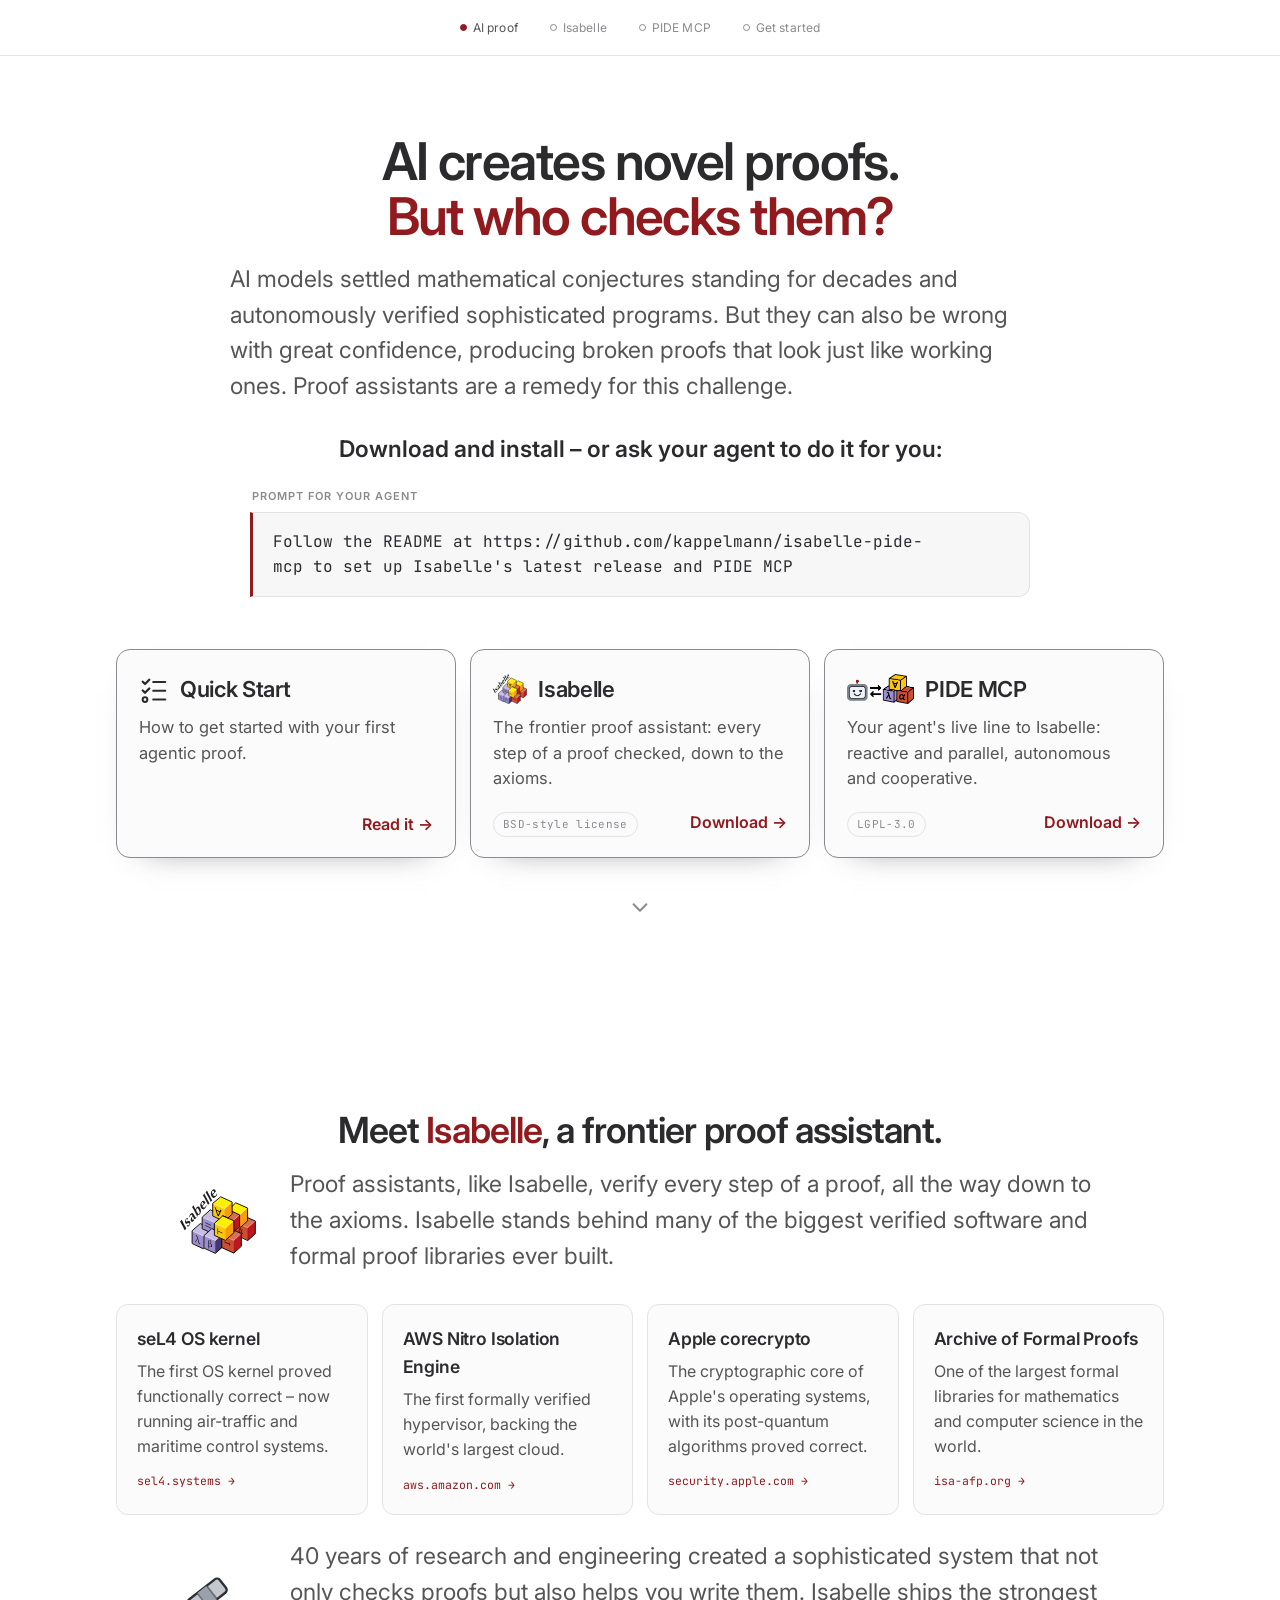
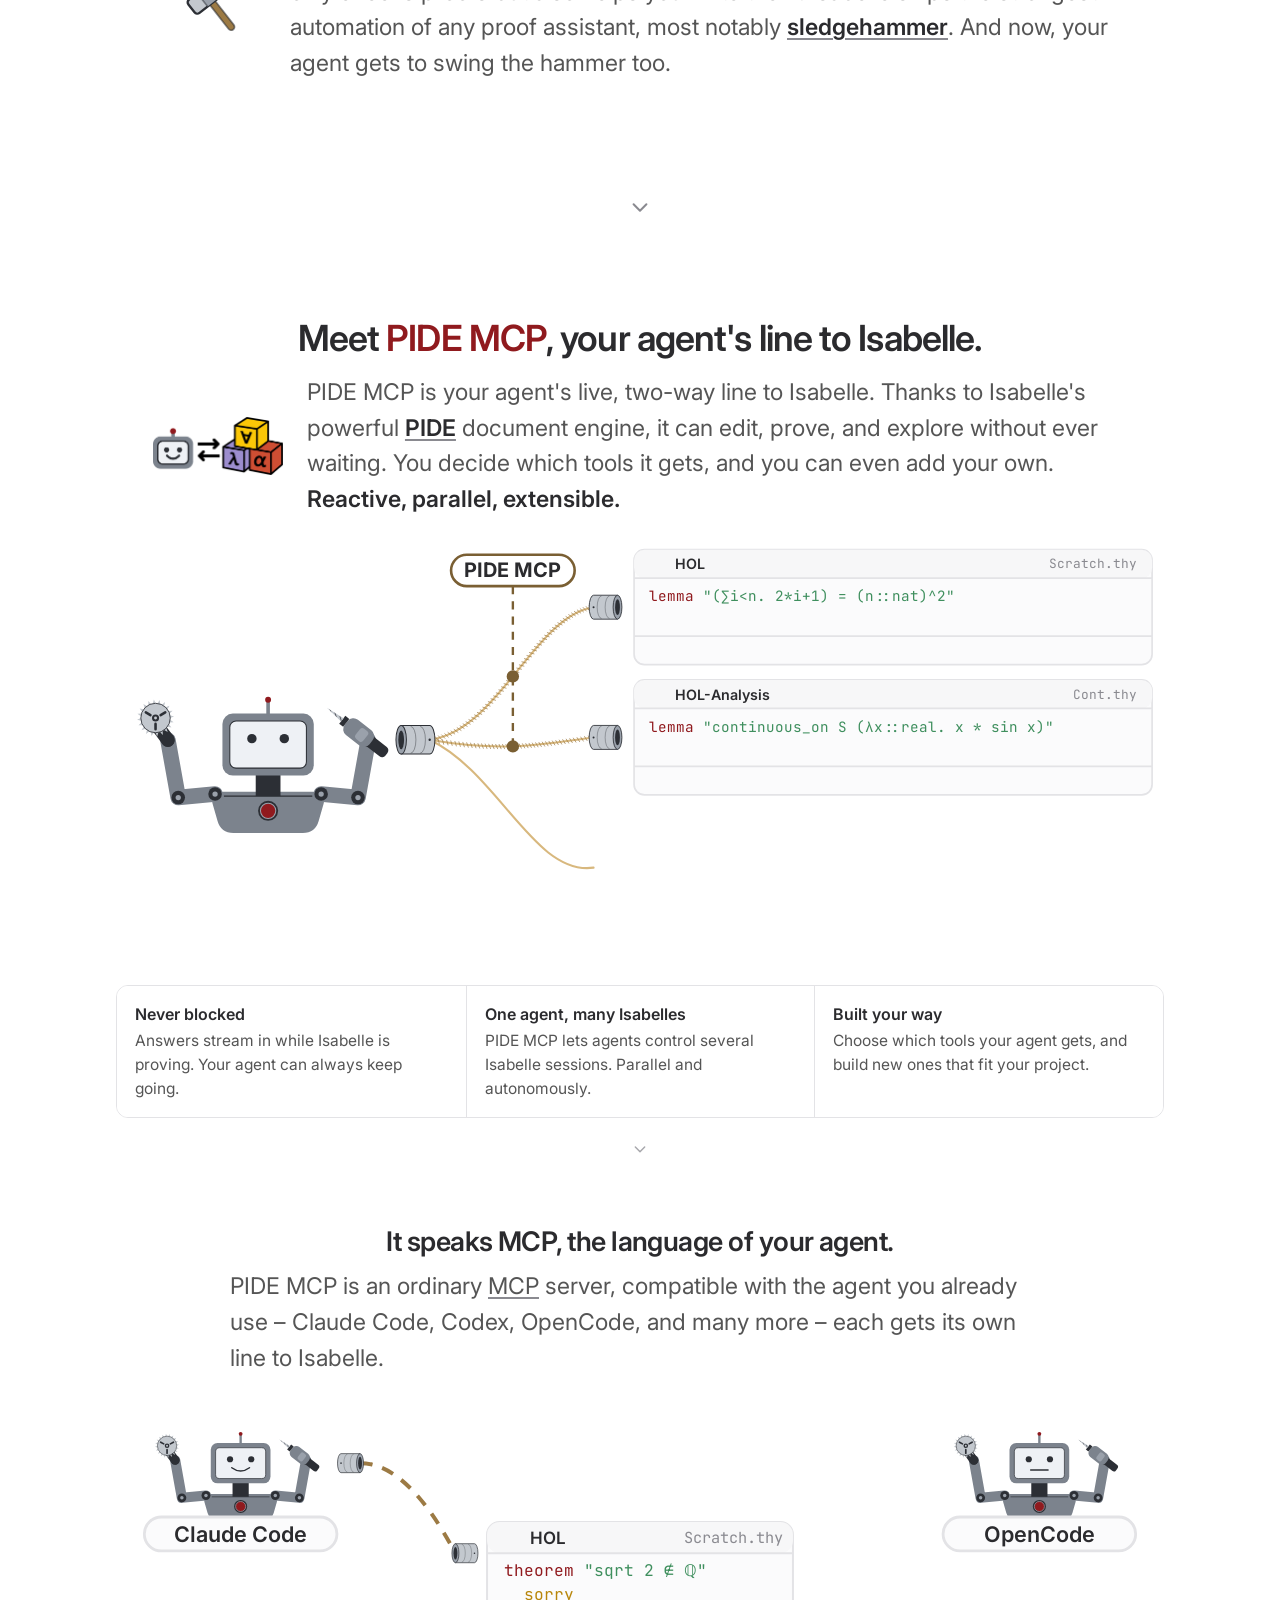
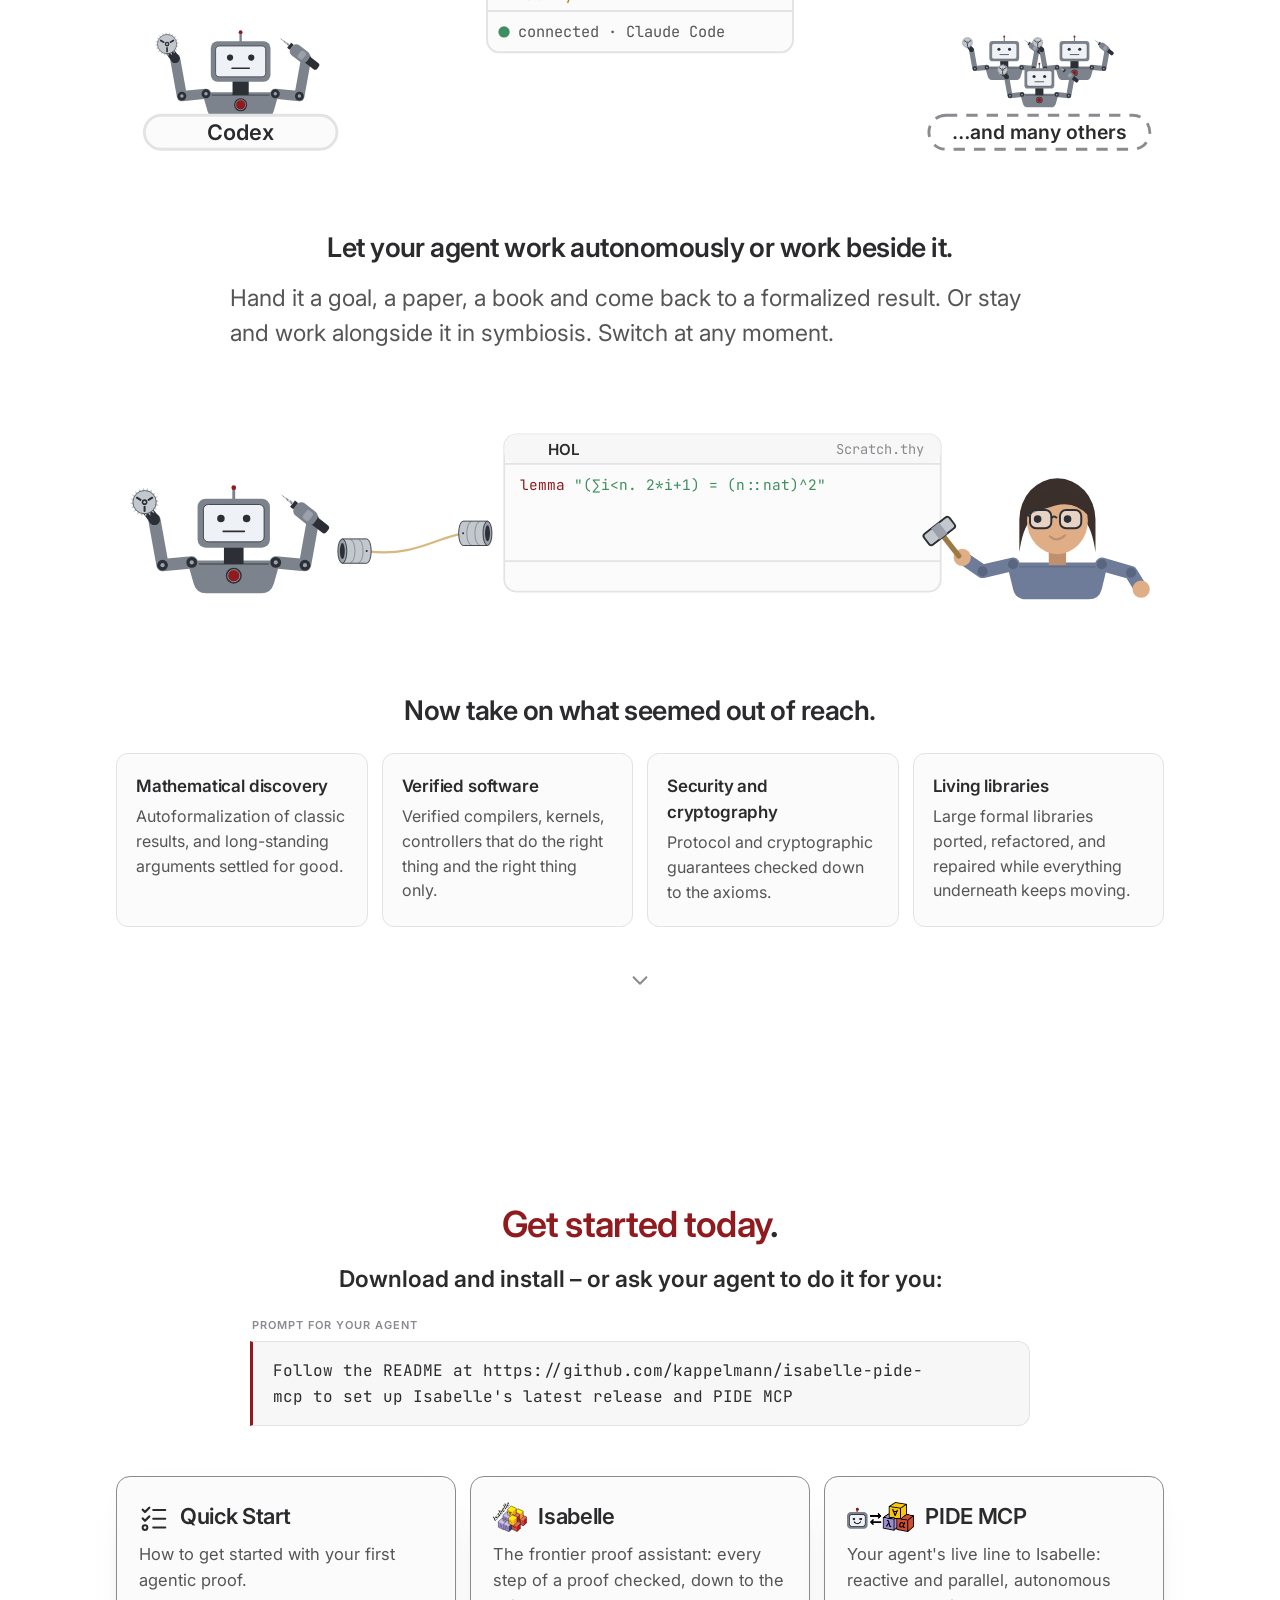
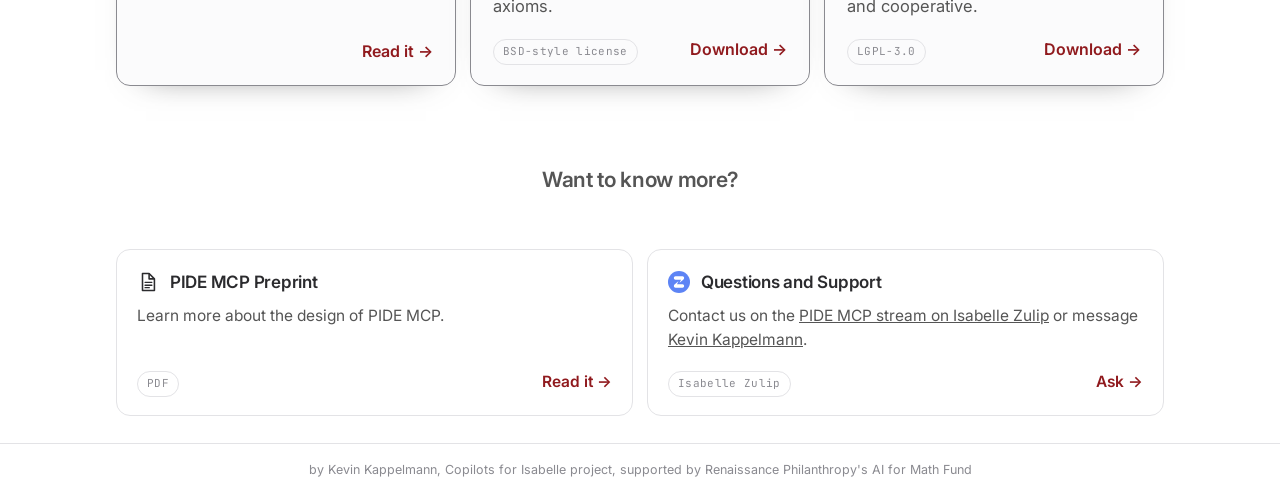
==== commit 7d217289: "update preprint links to HAL" ====
--- a/index.html
+++ b/index.html
@@ -165,7 +165,7 @@
       },
       "sameAs": [
         "https://github.com/kappelmann/isabelle-pide-mcp",
-        "https://doi.org/10.5281/zenodo.21519364"
+        "https://hal.science/hal-05748384"
       ],
       "isRelatedTo": {
         "@id": "https://formalproof.ai/#topic"
@@ -173,14 +173,14 @@
     },
     {
       "@type": "ScholarlyArticle",
-      "@id": "https://doi.org/10.5281/zenodo.21519364",
+      "@id": "https://hal.science/hal-05748384",
       "headline": "PIDE MCP",
       "name": "PIDE MCP preprint",
       "author": {
         "@id": "https://formalproof.ai/#author"
       },
-      "identifier": "https://doi.org/10.5281/zenodo.21519364",
-      "url": "https://doi.org/10.5281/zenodo.21519364",
+      "identifier": "https://hal.science/hal-05748384",
+      "url": "https://hal.science/hal-05748384",
       "about": {
         "@id": "https://formalproof.ai/#app"
       }
@@ -1078,7 +1078,7 @@
   <section class="more" id="more">
     <h3 class="more-head">Want to know more?</h3>
     <div class="more-grid">
-      <a class="start-card" href="https://doi.org/10.5281/zenodo.21519364">
+      <a class="start-card" href="https://hal.science/hal-05748384">
         <span class="start-head">
           <svg class="start-logo" viewBox="0 0 24 24" fill="none" aria-hidden="true">
             <path d="M6 2.8h7.2L19 8.6V21.2H6z" fill="none" stroke="currentColor"
--- a/assets/style.css
+++ b/assets/style.css
@@ -976,6 +976,12 @@
    target, so the whole ending still arrives as one. */
 .start { height: auto; }
 .more { margin: clamp(14px, 2.2vh, 26px) 0 clamp(18px, 3vh, 36px); }
+/* Narrow enough and the downloads above stack, so the last card lands right
+   under this heading. The margin is in vh, which hardly grows there, so on
+   those widths the gap is set from the width instead. */
+@media (max-width: 980px) {
+  .more { margin-top: clamp(28px, 6vw, 40px); }
+}
 
 /* Too little height for a screen-at-a-time, or narrow enough that the scenes
    scroll sideways anyway: fall back to an ordinary page. */
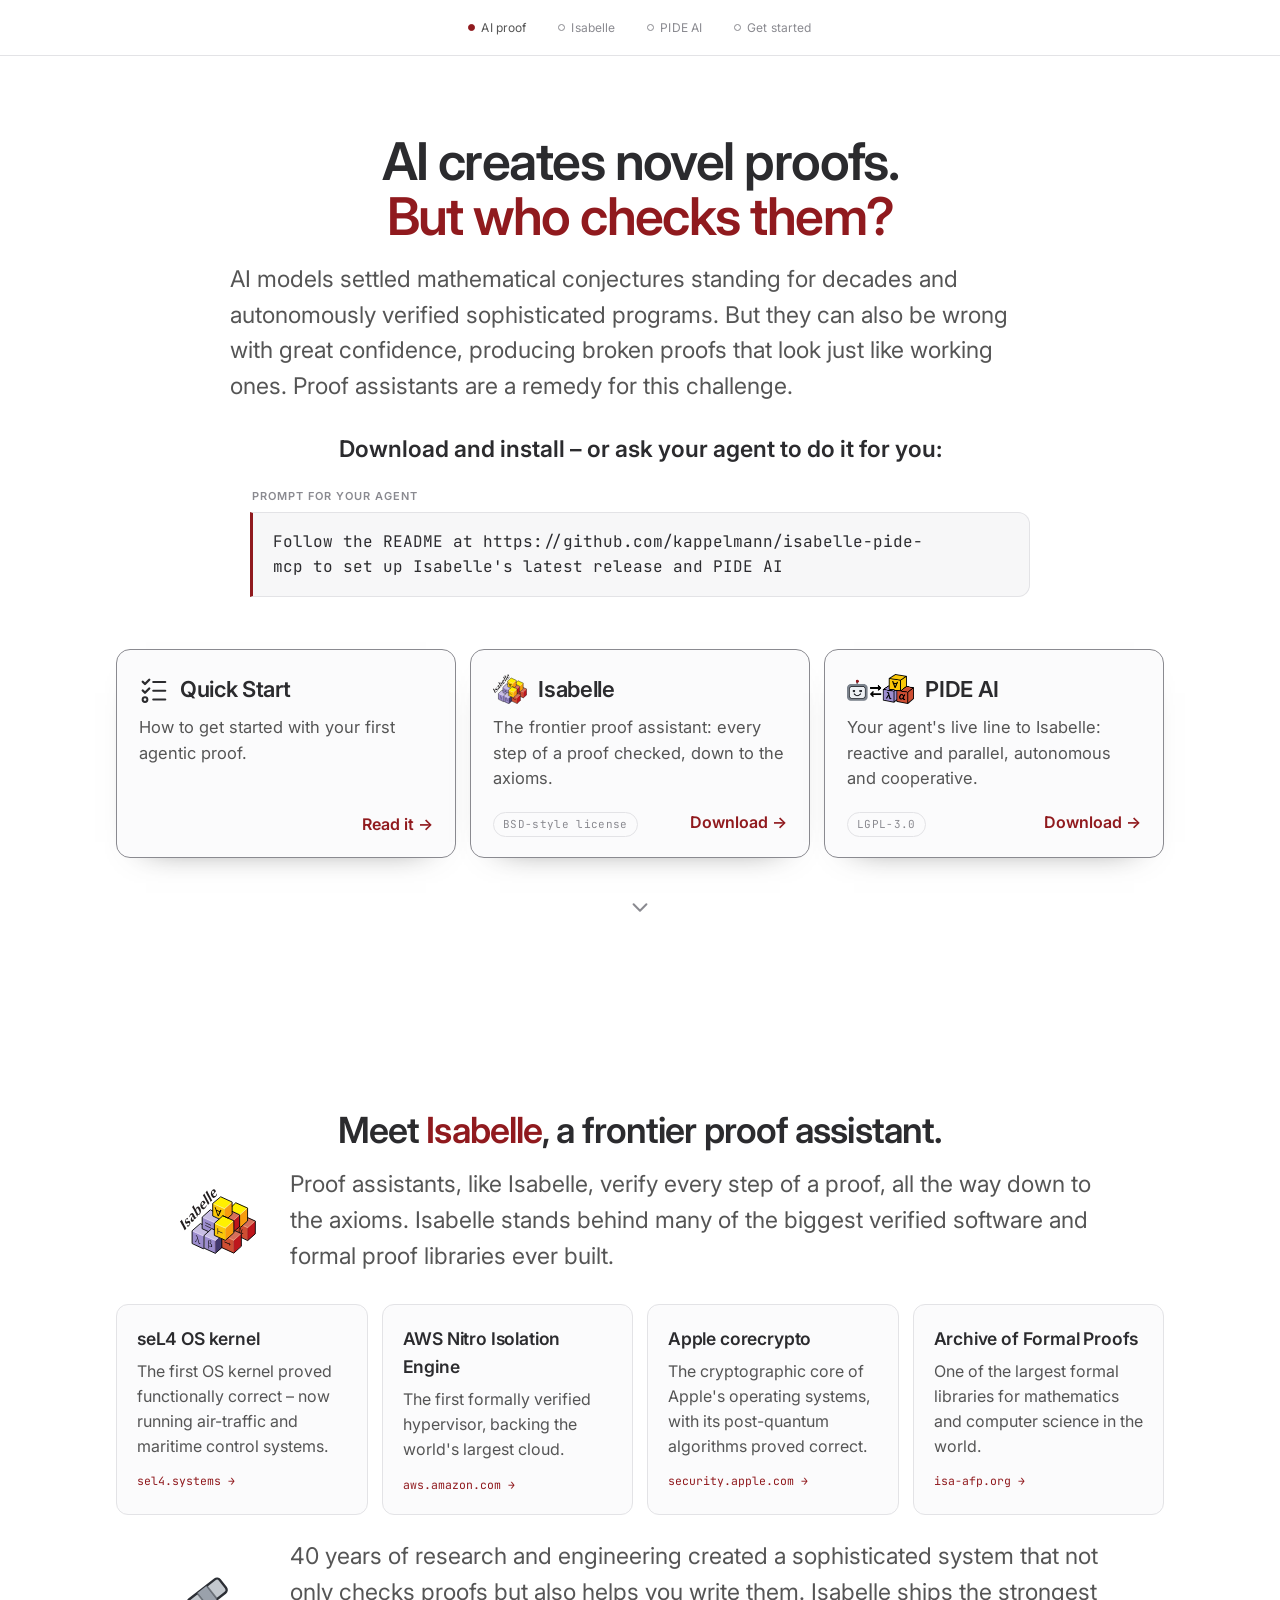
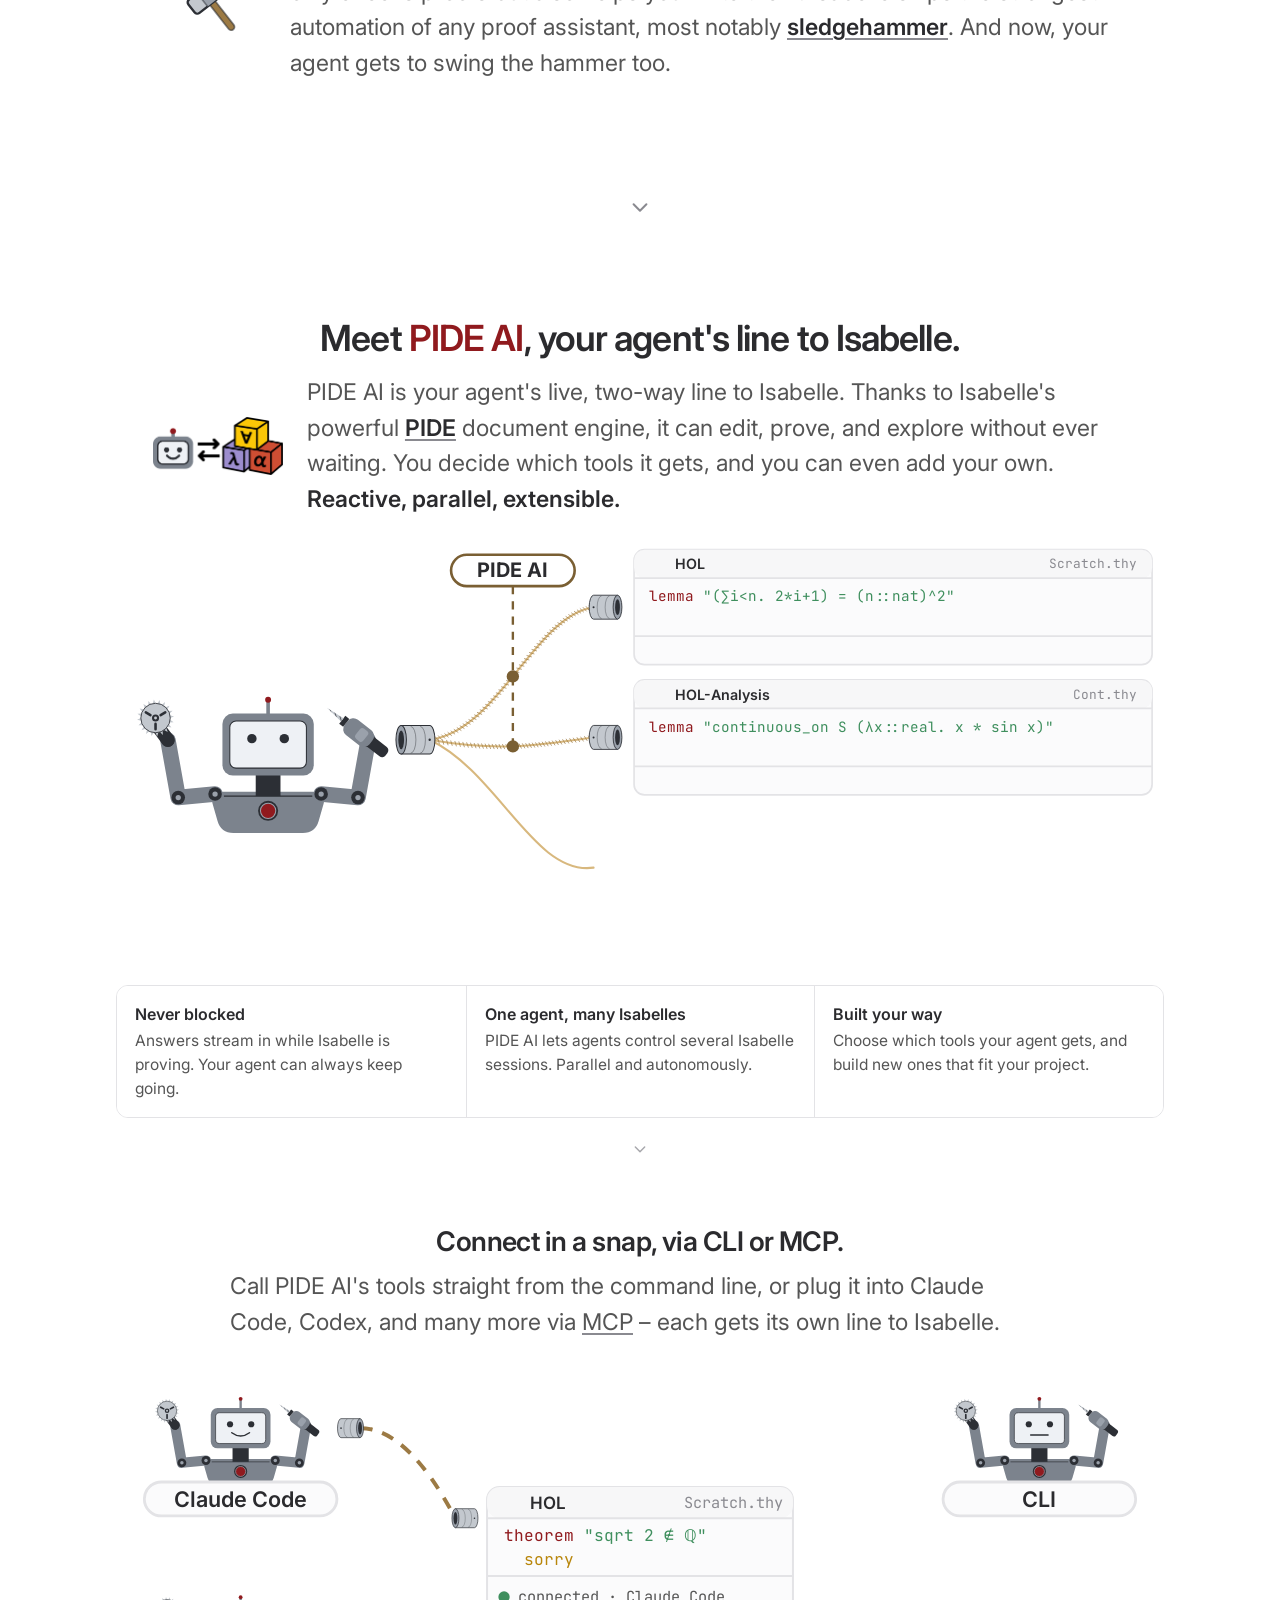
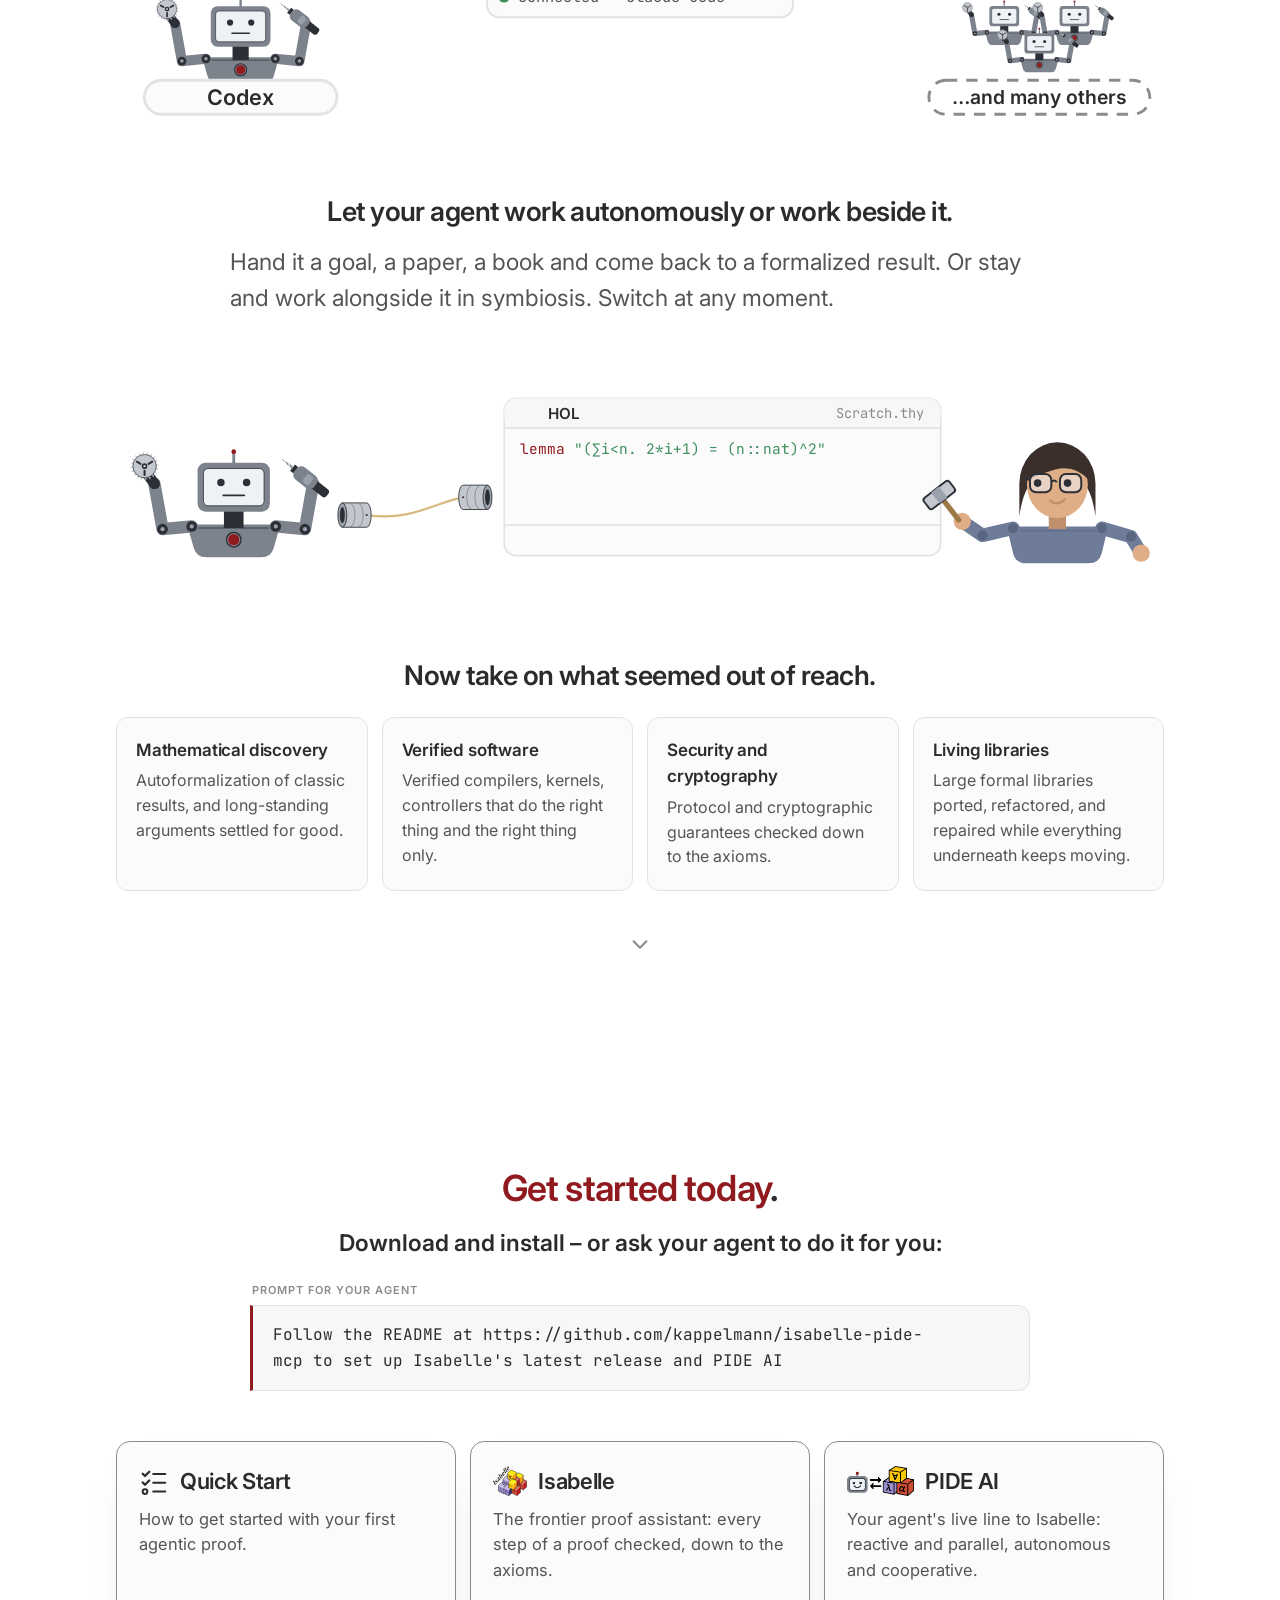
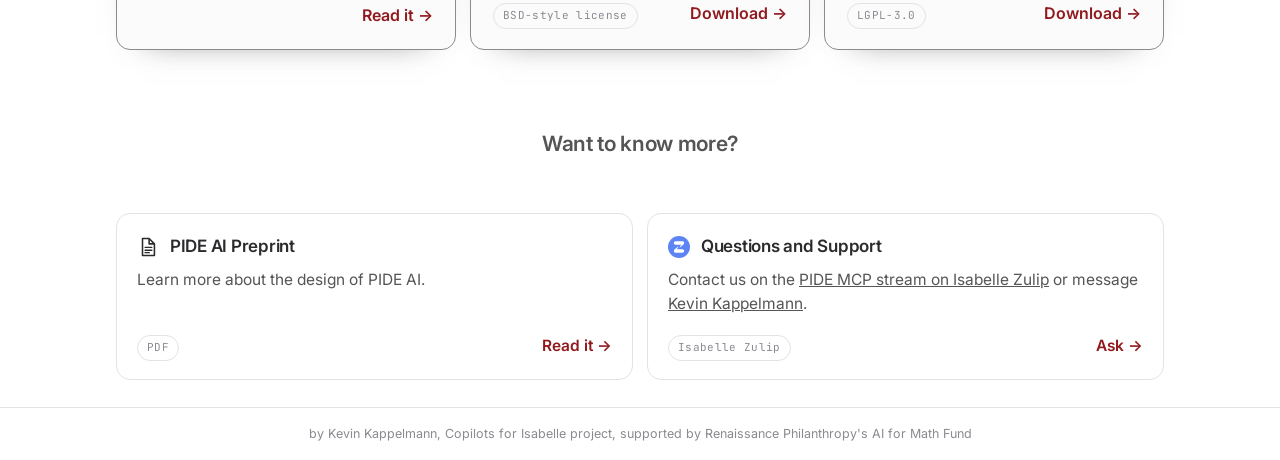
==== commit 1259916e: "rename to PIDE AI + CLI in the MCP band + animated scene export" ====
--- a/index.html
+++ b/index.html
@@ -139,10 +139,10 @@
     {
       "@type": "SoftwareApplication",
       "@id": "https://formalproof.ai/#app",
-      "name": "PIDE MCP",
-      "alternateName": "isabelle-pide-mcp",
+      "name": "PIDE AI",
+      "alternateName": ["PIDE MCP", "isabelle-pide-mcp"],
       "url": "https://formalproof.ai/",
-      "description": "An MCP server that gives coding agents a live, two-way connection to the Isabelle proof assistant: editing, proving, and exploring across many sessions at once and in parallel.",
+      "description": "A server that gives AI agents a live, two-way connection to the Isabelle proof assistant via MCP or command-based interaction: editing, proving, and exploring across many sessions at once and in parallel.",
       "applicationCategory": "DeveloperApplication",
       "applicationSubCategory": "Model Context Protocol server",
       "operatingSystem": "Linux, macOS, Windows",
@@ -175,7 +175,7 @@
       "@type": "ScholarlyArticle",
       "@id": "https://hal.science/hal-05748384",
       "headline": "PIDE MCP",
-      "name": "PIDE MCP preprint",
+      "name": "PIDE AI preprint",
       "author": {
         "@id": "https://formalproof.ai/#author"
       },
@@ -204,7 +204,7 @@
     </p>
     <blockquote class="prompt-wrap">
       <span class="prompt-tag">Prompt for your agent</span>
-      <code class="prompt">Follow the README at https://github.com/kappelmann/isabelle-pide-mcp to set up Isabelle's latest release and PIDE MCP</code>
+      <code class="prompt">Follow the README at https://github.com/kappelmann/isabelle-pide-mcp to set up Isabelle's latest release and PIDE AI</code>
     </blockquote>
     <div class="start-grid hero-grid">
       <a class="start-card key" href="quick-start/">
@@ -241,8 +241,8 @@
 
       <a class="start-card key" href="https://github.com/kappelmann/isabelle-pide-mcp">
         <span class="start-head">
-          <img class="start-logo pm-logo" src="assets/pide-mcp.png" alt="PIDE MCP logo">
-          PIDE MCP
+          <img class="start-logo pm-logo" src="assets/pide-ai.png" alt="PIDE AI logo">
+          PIDE AI
         </span>
         <span class="start-body">Your agent's live line to Isabelle: reactive and parallel, autonomous and cooperative.</span>
         <span class="start-foot">
@@ -544,21 +544,21 @@
       <a href="https://isabelle.in.tum.de/doc/sledgehammer.pdf"><b>sledgehammer</b></a>.
       And now, your agent gets to swing the hammer too.</span>
     </p>
-    <a class="scroll-cue" href="#pide-mcp" aria-label="On to PIDE MCP">
+    <a class="scroll-cue" href="#pide-ai" aria-label="On to PIDE AI">
       <svg viewBox="0 0 24 24" aria-hidden="true"><path d="M5 9l7 7 7-7" fill="none" stroke="currentColor" stroke-width="2.2" stroke-linecap="round" stroke-linejoin="round"/></svg>
     </a>
   </section>
 
   <!-- chapter and subsections: one snap area, so nothing snaps between them -->
   <div class="pide-block">
-  <section class="line" id="pide-mcp">
-    <h2>Meet <em>PIDE MCP</em>, your agent's line to Isabelle.</h2>
+  <section class="line" id="pide-ai">
+    <h2>Meet <em>PIDE AI</em>, your agent's line to Isabelle.</h2>
     <div class="isa-intro">
-      <a class="isa-link" href="https://github.com/kappelmann/isabelle-pide-mcp" aria-label="PIDE MCP">
-        <img class="isa-mark pm-mark" src="assets/pide-mcp.png" alt="PIDE MCP">
+      <a class="isa-link" href="https://github.com/kappelmann/isabelle-pide-mcp" aria-label="PIDE AI">
+        <img class="isa-mark pm-mark" src="assets/pide-ai.png" alt="PIDE AI">
       </a>
       <p class="sub">
-        PIDE MCP is your agent's live, two-way line to Isabelle. Thanks to Isabelle's powerful
+        PIDE AI is your agent's live, two-way line to Isabelle. Thanks to Isabelle's powerful
         <a href="https://link.springer.com/chapter/10.1007/978-3-319-08970-6_33"><b>PIDE</b></a> document
         engine, it can edit, prove, and explore without ever waiting. You decide which tools it
         gets, and you can even add your own. <b>Reactive, parallel, extensible.</b>
@@ -568,7 +568,7 @@
     <div class="scene-wrap">
     <svg class="scene" viewBox="-10.35 -4.28 22.05 8.56" role="img" aria-labelledby="scT scD">
     <title id="scT">One coding agent wired to three live Isabelle sessions</title>
-    <desc id="scD">A robot holds a tin can with three strings running from it, labeled PIDE MCP, to three Isabelle sessions: HOL, HOL-Analysis and HOL-Library. It edits two proofs and searches the third session for a definition. Both proofs come back with an error and the robot looks glum; it edits them again using what the search turned up, and this time both check clean, so it smiles.</desc>
+    <desc id="scD">A robot holds a tin can with three strings running from it, labeled PIDE AI, to three Isabelle sessions: HOL, HOL-Analysis and HOL-Library. It edits two proofs and searches the third session for a definition. Both proofs come back with an error and the robot looks glum; it edits them again using what the search turned up, and this time both check clean, so it smiles.</desc>
     <g transform="translate(-7.15,0.15) scale(0.62)"><use href="#pm-robot"/></g>
     <g class="wires">
     <g class="wire w0">
@@ -612,7 +612,7 @@
     <circle class="tag-bullet b1" cx="-2.0" cy="0.1889" r="0.13"/>
     <circle class="tag-bullet b2" cx="-2.0" cy="1.661" r="0.13"/>
     <rect class="tag-chip" x="-3.3" y="-3.843" width="2.6" height="0.66" rx="0.33"/>
-    <text class="tag-text" x="-2.0" y="-3.513">PIDE MCP</text>
+    <text class="tag-text" x="-2.0" y="-3.513">PIDE AI</text>
     </g>
     <g class="panel s0">
     <rect class="pane" x="0.55" y="-3.95" width="10.9" height="2.42" rx="0.22"/>
@@ -732,7 +732,7 @@
 
     <ul class="props">
     <li><b>Never blocked</b> Answers stream in while Isabelle is proving. Your agent can always keep going.</li>
-    <li><b>One agent, many Isabelles</b> PIDE MCP lets agents control several Isabelle sessions. Parallel and autonomously.</li>
+    <li><b>One agent, many Isabelles</b> PIDE AI lets agents control several Isabelle sessions. Parallel and autonomously.</li>
     <li><b>Built your way</b> Choose which tools your agent gets, and build new ones that fit your project.</li>
     </ul>
     <a class="scroll-cue cue-sub cue-flow" href="#clients" aria-label="Keep reading">
@@ -744,16 +744,15 @@
   <!-- one snap area, not three: the subsections read as one stretch -->
   <div class="subs">
   <section class="mcp" id="clients">
-    <h3>It speaks MCP, the language of your agent.</h3>
+    <h3>Connect in a snap, via CLI or MCP.</h3>
     <p class="sub">
-      PIDE MCP is an ordinary <a href="https://modelcontextprotocol.io">MCP</a> server, compatible
-      with the agent you already use – Claude Code, Codex, OpenCode, and many more – each gets its
-      own line to Isabelle.
+      Call PIDE AI's tools straight from the command line, or plug it into Claude Code, Codex, and
+      many more via <a href="https://modelcontextprotocol.io">MCP</a> – each gets its own line to Isabelle.
     </p>
     <div class="mcp-wrap">
     <svg class="mcp-svg" viewBox="-9.25 -2.9 18.5 6.4" role="img" aria-labelledby="mcT mcD">
-    <title id="mcT">Coding agents that speak MCP</title>
-    <desc id="mcD">Four coding agents around an Isabelle editor. Point at one and it opens its own connection: an initialize message goes out, a response comes back, and the editor names it. Claude Code holds the line until another agent takes it.</desc>
+    <title id="mcT">Coding agents connecting via CLI or MCP</title>
+    <desc id="mcD">Four agents around an Isabelle editor: one calls tools from the command line, the others connect via MCP. Point at one and it opens its own connection: a message goes out, a response comes back, and the editor names it. Claude Code holds the line until another agent takes it.</desc>
     <g class="mcp-editor">
     <rect class="pane" x="-2.7" y="-0.71" width="5.4" height="2.3" rx="0.22"/>
     <rect class="pane-head" x="-2.7" y="-0.71" width="5.4" height="0.55" rx="0.22"/>
@@ -768,10 +767,10 @@
     <g class="st-none tone-dim"><circle class="pane-dot" cx="-2.40" cy="1.23" r="0.1"/><text class="pane-status" x="-2.16" y="1.23">no client connected</text></g>
     <g class="st st-cc tone-ok"><circle class="pane-dot" cx="-2.40" cy="1.23" r="0.1"/><text class="pane-status" x="-2.16" y="1.23">connected · Claude Code</text></g>
     <g class="st st-codex tone-ok"><circle class="pane-dot" cx="-2.40" cy="1.23" r="0.1"/><text class="pane-status" x="-2.16" y="1.23">connected · Codex</text></g>
-    <g class="st st-oc tone-ok"><circle class="pane-dot" cx="-2.40" cy="1.23" r="0.1"/><text class="pane-status" x="-2.16" y="1.23">connected · OpenCode</text></g>
+    <g class="st st-cli tone-ok"><circle class="pane-dot" cx="-2.40" cy="1.23" r="0.1"/><text class="pane-status" x="-2.16" y="1.23">connected · CLI</text></g>
     <g class="st st-more tone-ok"><circle class="pane-dot" cx="-2.40" cy="1.23" r="0.1"/><text class="pane-status" x="-2.16" y="1.23">connected · your agent</text></g>
     </g>
-    <g class="agent a-cc" role="img" aria-label="Claude Code" tabindex="0">
+    <g class="agent a-cc" role="img" aria-label="Claude Code" tabindex="0" data-connected="3150">
     <rect class="hit" x="-8.95" y="-2.90" width="3.80" height="2.95" rx="0.3"/>
     <g class="conn">
     <path class="wire-c" d="M-4.94,-1.75 Q-4.10,-1.75 -3.26,-0.16"/>
@@ -787,7 +786,7 @@
     <rect class="plate" x="-8.75" y="-0.80" width="3.4" height="0.6" rx="0.3"/>
     <text class="plate-text" x="-7.05" y="-0.50" text-anchor="middle">Claude Code</text>
     </g>
-    <g class="agent a-codex" role="img" aria-label="Codex" tabindex="0">
+    <g class="agent a-codex" role="img" aria-label="Codex" tabindex="0" data-connected="3150">
     <rect class="hit" x="-8.95" y="0.60" width="3.80" height="2.95" rx="0.3"/>
     <g class="conn">
     <path class="wire-c" d="M-4.94,1.75 Q-4.10,1.75 -3.26,1.04"/>
@@ -803,23 +802,23 @@
     <rect class="plate" x="-8.75" y="2.70" width="3.4" height="0.6" rx="0.3"/>
     <text class="plate-text" x="-7.05" y="3.00" text-anchor="middle">Codex</text>
     </g>
-    <g class="agent a-oc" role="img" aria-label="OpenCode" tabindex="0">
+    <g class="agent a-cli" role="img" aria-label="an agent using the command line" tabindex="0" data-connected="1550">
     <rect class="hit" x="5.15" y="-2.90" width="3.80" height="2.95" rx="0.3"/>
     <g class="conn">
     <path class="wire-c" d="M4.94,-1.75 Q4.10,-1.75 3.26,-0.16"/>
     <g transform="translate(5.11,-1.75) scale(0.280,0.28)"><use href="#pm-can"/></g>
     <g transform="translate(3.09,-0.16) scale(-0.280,0.28)"><use href="#pm-can"/></g>
-    <g transform="translate(4.64,-1.75)"><g class="pk pk-out" style="--dx:-1.09px;--dy:1.59px"><rect class="pk-box k-out" x="-0.760" y="-0.19" width="1.520" height="0.38" rx="0.19"/><text class="pk-text k-out">initialize</text></g></g>
-    <g transform="translate(3.56,-0.16)"><g class="pk pk-in" style="--dx:1.09px;--dy:-1.59px"><rect class="pk-box k-ok" x="-0.634" y="-0.19" width="1.268" height="0.38" rx="0.19"/><text class="pk-text k-ok">response</text></g></g>
+    <g transform="translate(4.64,-1.75)"><g class="pk pk-out" style="--dx:-1.09px;--dy:1.59px"><rect class="pk-box k-out" x="-0.697" y="-0.19" width="1.394" height="0.38" rx="0.19"/><text class="pk-text k-out">get_state</text></g></g>
+    <g transform="translate(3.56,-0.16)"><g class="pk pk-in" style="--dx:1.09px;--dy:-1.59px"><rect class="pk-box k-ok" x="-0.508" y="-0.19" width="1.016" height="0.38" rx="0.19"/><text class="pk-text k-ok">result</text></g></g>
     </g>
     <g transform="translate(7.05,-1.75) scale(0.34)">
     <use class="r-calm" href="#pm-robot-calm"/>
     <use class="r-glad" href="#pm-robot-glad"/>
     </g>
     <rect class="plate" x="5.35" y="-0.80" width="3.4" height="0.6" rx="0.3"/>
-    <text class="plate-text" x="7.05" y="-0.50" text-anchor="middle">OpenCode</text>
-    </g>
-    <g class="agent a-more" role="img" aria-label="and many other MCP clients" tabindex="0">
+    <text class="plate-text" x="7.05" y="-0.50" text-anchor="middle">CLI</text>
+    </g>
+    <g class="agent a-more" role="img" aria-label="and many other MCP clients" tabindex="0" data-connected="3150">
     <rect class="hit" x="4.90" y="0.60" width="4.30" height="2.95" rx="0.3"/>
     <g class="conn">
     <path class="wire-c" d="M4.94,1.75 Q4.10,1.75 3.26,1.04"/>
@@ -1023,7 +1022,7 @@
     </p>
     <blockquote class="prompt-wrap">
       <span class="prompt-tag">Prompt for your agent</span>
-      <code class="prompt">Follow the README at https://github.com/kappelmann/isabelle-pide-mcp to set up Isabelle's latest release and PIDE MCP</code>
+      <code class="prompt">Follow the README at https://github.com/kappelmann/isabelle-pide-mcp to set up Isabelle's latest release and PIDE AI</code>
     </blockquote>
 
     <div class="start-grid">
@@ -1061,8 +1060,8 @@
 
       <a class="start-card key" href="https://github.com/kappelmann/isabelle-pide-mcp">
         <span class="start-head">
-          <img class="start-logo pm-logo" src="assets/pide-mcp.png" alt="PIDE MCP logo">
-          PIDE MCP
+          <img class="start-logo pm-logo" src="assets/pide-ai.png" alt="PIDE AI logo">
+          PIDE AI
         </span>
         <span class="start-body">Your agent's live line to Isabelle: reactive and parallel, autonomous and cooperative.</span>
         <span class="start-foot">
@@ -1088,9 +1087,9 @@
             <path d="M8.8 12.4h7.4M8.8 15.6h7.4M8.8 18.2h4.6" stroke="currentColor"
                   stroke-width="1.5" stroke-linecap="round"/>
           </svg>
-          PIDE MCP Preprint
-        </span>
-        <span class="start-body">Learn more about the design of PIDE MCP.</span>
+          PIDE AI Preprint
+        </span>
+        <span class="start-body">Learn more about the design of PIDE AI.</span>
         <span class="start-foot">
           <span class="lic">PDF</span>
           <span class="go">Read it &rarr;</span>
@@ -1122,7 +1121,7 @@
 <nav class="rail" aria-label="Chapters">
   <a href="#ai-proof"><i></i><span>AI proof</span></a>
   <a href="#isabelle"><i></i><span>Isabelle</span></a>
-  <a href="#pide-mcp"><i></i><span>PIDE MCP</span></a>
+  <a href="#pide-ai"><i></i><span>PIDE AI</span></a>
   <a href="#get-started"><i></i><span>Get started</span></a>
 </nav>
 
@@ -1195,7 +1194,7 @@
   // Chapter-to-chapter scrolling, animated here rather than by scroll-snap:
   // Firefox performs a snap as an instant reposition and ignores
   // scroll-behavior for it, so a wheel notch simply teleported you.
-  var CHAPTERS = ['ai-proof', 'isabelle', 'pide-mcp', 'get-started'];
+  var CHAPTERS = ['ai-proof', 'isabelle', 'pide-ai', 'get-started'];
   var stopsEl = CHAPTERS.map(function (id) { return document.getElementById(id); })
                         .filter(Boolean);
   var gliding = false, lockUntil = 0;
@@ -1262,11 +1261,11 @@
     // subsections stretch without ever showing it.
     // Going up, the target is often the top of the chapter you are already
     // inside. That is welcome when you have barely left it and want to settle
-    // back on it; it is not when you are working back up through the PIDE MCP
+    // back on it; it is not when you are working back up through the PIDE AI
     // chapter, which is taller than a screen -- there it flung the reader over
     // everything still between them and the heading.
     // Never glide to the top of the chapter you are already inside. Going up
-    // through PIDE MCP that yanked the reader over the rest of the chapter,
+    // through PIDE AI that yanked the reader over the rest of the chapter,
     // and even a short hop landed as a jolt at the end of an otherwise
     // ordinary scroll. Above its top the next chapter is a normal hop again.
     var backToOwnTop = dir < 0 && at >= 0 && Math.abs(tops[at] - target) < 1;
@@ -1289,7 +1288,7 @@
 
   // the band's editor shows "no client connected" while the line changes hands
   var band = document.querySelector('.mcp-svg'), bandTimer = null, held = null;
-  var NAMED = { 'a-cc': 'on-cc', 'a-codex': 'on-codex', 'a-oc': 'on-oc', 'a-more': 'on-more' };
+  var NAMED = { 'a-cc': 'on-cc', 'a-codex': 'on-codex', 'a-cli': 'on-cli', 'a-more': 'on-more' };
   function handover(agent) {
     if (!band || agent === held) return;
     held = agent;
@@ -1301,14 +1300,15 @@
     for (var key in NAMED) band.classList.toggle(NAMED[key], agent.classList.contains(key));
     band.classList.add('connecting');
     clearTimeout(bandTimer);
-    bandTimer = setTimeout(function () { band.classList.remove('connecting'); }, 3150);
+    bandTimer = setTimeout(function () { band.classList.remove('connecting'); },
+                           +agent.getAttribute('data-connected') || 3150);
   }
   if (band) {
     // The line goes round the agents on its own, so the exchange plays for a
     // reader who never points at anything -- on a phone there is no hover at
     // all. Anticlockwise round the editor, not in document order: top-left,
     // bottom-left, bottom-right, top-right.
-    var agents = ['.a-cc', '.a-codex', '.a-more', '.a-oc']
+    var agents = ['.a-cc', '.a-codex', '.a-more', '.a-cli']
       .map(function (sel) { return band.querySelector(sel); })
       .filter(Boolean);
     var turn = 0, cycleTimer = null, bandSeen = false, firstTurn = true, holding = false;
@@ -1399,7 +1399,7 @@
   var here = null;
   function mark() {
     // the chapter that owns the point a third of the way down the viewport;
-    // PIDE MCP keeps the mark through its subsections, which is the point
+    // PIDE AI keeps the mark through its subsections, which is the point
     var line = window.scrollY + window.innerHeight / 3, found = stops[0];
     for (var i = 0; i < stops.length; i++) {
       if (stops[i].el.offsetTop <= line) found = stops[i];
--- a/assets/style.css
+++ b/assets/style.css
@@ -1,4 +1,4 @@
-/* formalproof.ai - PIDE MCP
+/* formalproof.ai - PIDE AI
    Palette and artwork follow the ai4math_convening slides. */
 
 :root {
@@ -458,7 +458,7 @@
   font-weight: 600;
 }
 
-/* A subsection heading has to read as one: everything between "Meet PIDE MCP"
+/* A subsection heading has to read as one: everything between "Meet PIDE AI"
    and "Get started today" is an h3 under it. */
 .mcp h3, .beside h3, .uses h3 {
   font-size: clamp(19px, 2.6vw, 27px);
@@ -570,11 +570,12 @@
 .mcp-svg .st { opacity: 0; transition: opacity .14s ease; }
 .mcp-svg.on-cc    .st-cc,
 .mcp-svg.on-codex .st-codex,
-.mcp-svg.on-oc    .st-oc,
+.mcp-svg.on-cli   .st-cli,
 .mcp-svg.on-more  .st-more { opacity: 1; }
 
 /* While a new agent is connecting the editor says so: the client that just
-   let go is gone at once, and the new name only arrives with its response.
+   let go is gone at once, and the new name only arrives with its response
+   (a CLI call: with its request; the script times this per cell).
    This has to come after the rules above -- same specificity, so order is
    what decides, and the other way round both lines drew at once. */
 .mcp-svg .st-none { opacity: 0; transition: opacity .14s ease; }
@@ -781,7 +782,7 @@
 /* Height is the shared measure, not width: these marks are not all square, and
    forcing a square box letterboxes the wide ones to a different visual height. */
 .start-logo { height: 27px; width: auto; max-width: 84px; flex: none; object-fit: contain; }
-/* the PIDE MCP mark is wide, not square, and keeps its own white ground so the
+/* the PIDE AI mark is wide, not square, and keeps its own white ground so the
    black line art stays readable on the dark theme */
 
 .start-logo-dark { display: none; }
@@ -889,7 +890,7 @@
 footer a:hover { color: var(--fg); text-decoration: underline; }
 
 /* One chapter to a screen -- but only the four chapters. The three
-   subsections under PIDE MCP flow normally: snapping between them would jump
+   subsections under PIDE AI flow normally: snapping between them would jump
    the reader through what is meant to read as one stretch.
 
    Proximity, not mandatory: with the subsections in between, two snap points
@@ -929,7 +930,7 @@
 .hero > *, .why > *, .line > *, .start > * { flex: none; }
 
 .mcp, .beside, .uses { margin: clamp(40px, 6vw, 72px) 0 0; }
-/* The PIDE MCP chapter and its subsections are a single snap area. Mandatory
+/* The PIDE AI chapter and its subsections are a single snap area. Mandatory
    snapping therefore has a stop at the top of the chapter and then leaves the
    reader alone all the way through the subsections -- a snap area taller than
    the viewport does not trap -- until Get started takes over. Nothing snaps at
@@ -941,7 +942,7 @@
 /* The one chapter that outgrows its screen, so justify-content stops centring
    it and the heading sits at whatever padding-top gives. Every other chapter
    centres and has slack above its title; this one had 30px on a short viewport,
-   which is what put "Meet PIDE MCP" under the browser's top bar. Its own top
+   which is what put "Meet PIDE AI" under the browser's top bar. Its own top
    gap, larger than the shared one, is what keeps the heading clear. */
 .line {
   height: auto;
@@ -1011,7 +1012,7 @@
 
 /* Capped rather than grown: a growing box would eat the leftover space and
    push the artwork to the bottom of the screen, where a centred group reads
-   better. The cap is what keeps the PIDE MCP chapter inside its screen, so
+   better. The cap is what keeps the PIDE AI chapter inside its screen, so
    re-check it if that scene or the copy around it grows. */
 .scene-wrap {
   flex: none;
@@ -1131,7 +1132,7 @@
    the real position: click a dot and it stayed lit however far you scrolled. */
 html:not(.js) body:has(#ai-proof:target) .rail a[href="#ai-proof"] i,
 html:not(.js) body:has(#isabelle:target) .rail a[href="#isabelle"] i,
-html:not(.js) body:has(#pide-mcp:target) .rail a[href="#pide-mcp"] i,
+html:not(.js) body:has(#pide-ai:target) .rail a[href="#pide-ai"] i,
 html:not(.js) body:has(#get-started:target) .rail a[href="#get-started"] i {
   background: var(--red);
   border-color: var(--red);
@@ -1139,7 +1140,7 @@
 
 /* keep-going cue at the foot of each chapter */
 .hero, .why, .line { position: relative; }
-/* a smaller, still step: PIDE MCP into its own subsections, not a new chapter */
+/* a smaller, still step: PIDE AI into its own subsections, not a new chapter */
 .scroll-cue.cue-sub { width: 26px; height: 26px; opacity: .75; }
 .scroll-cue.cue-sub svg { width: 16px; height: 16px; animation: none; }
 /* out of the subsections again -- .uses is not a screen, so this one sits in
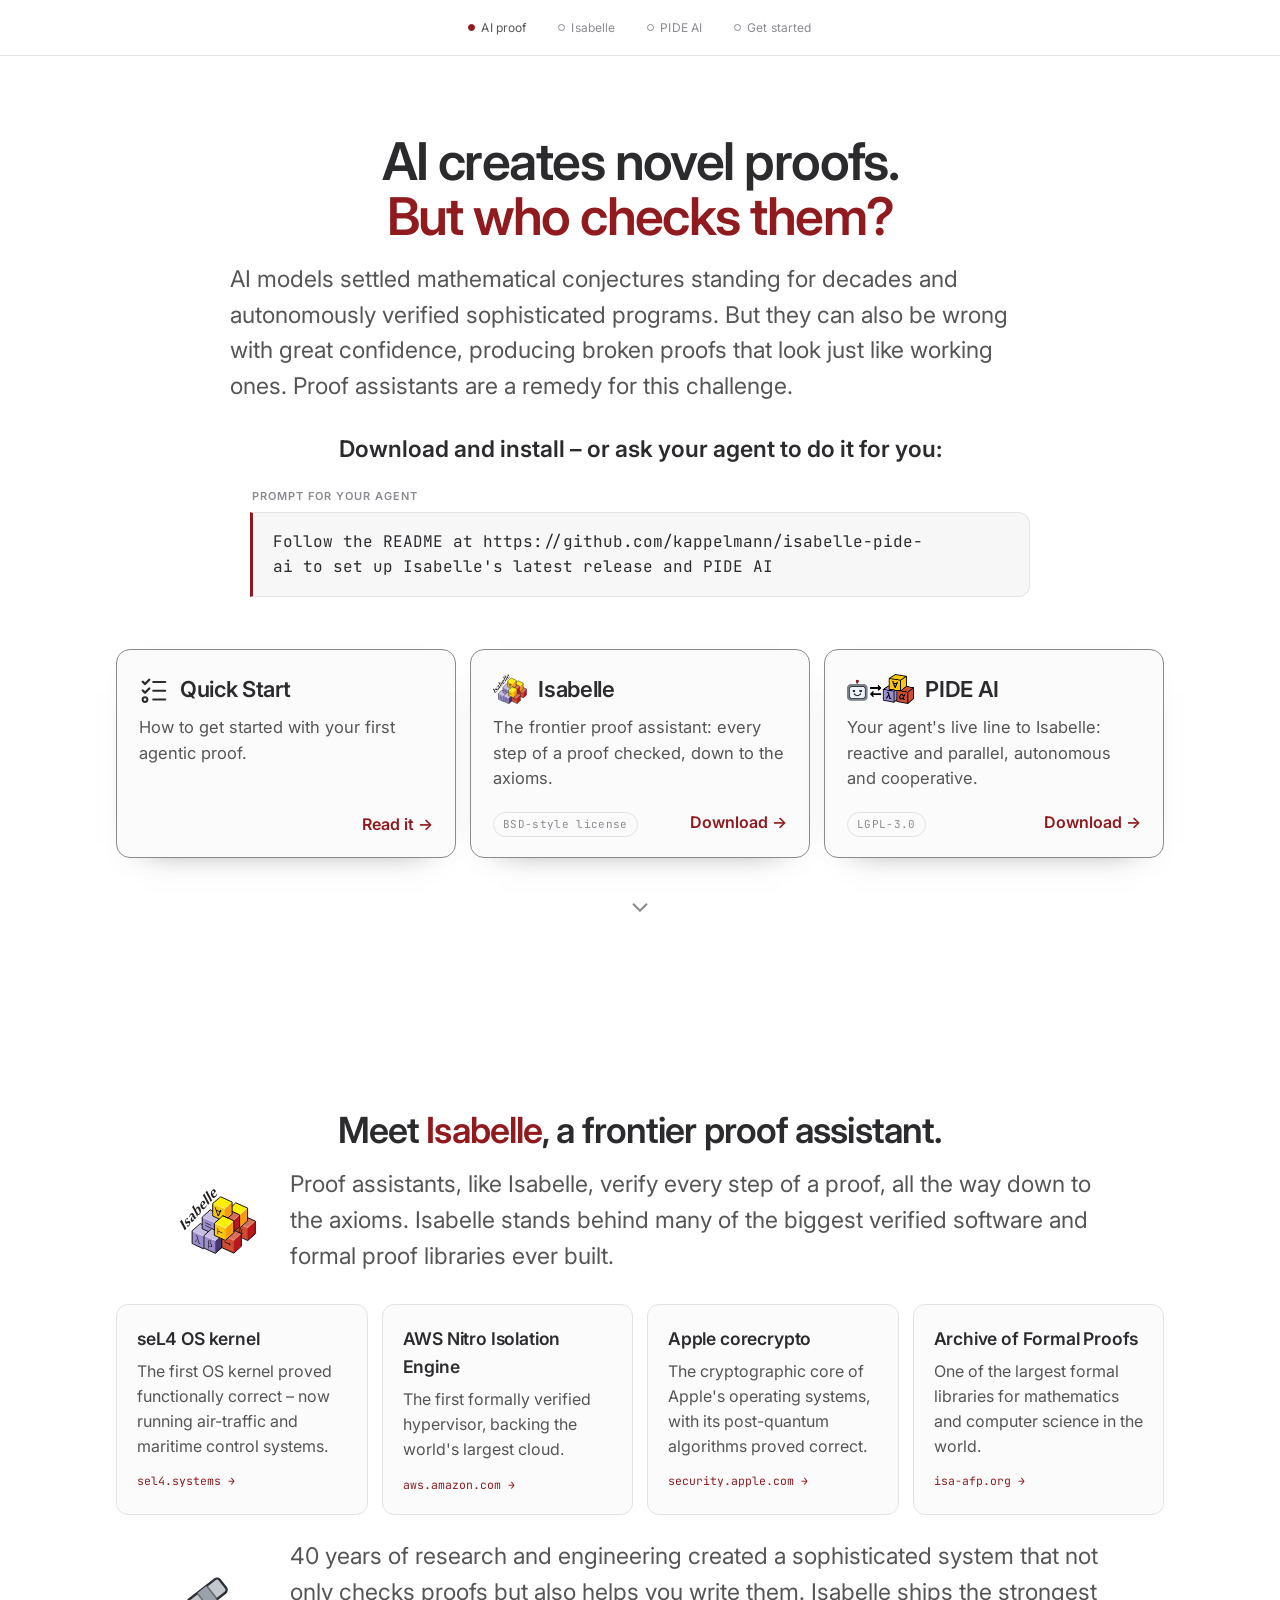
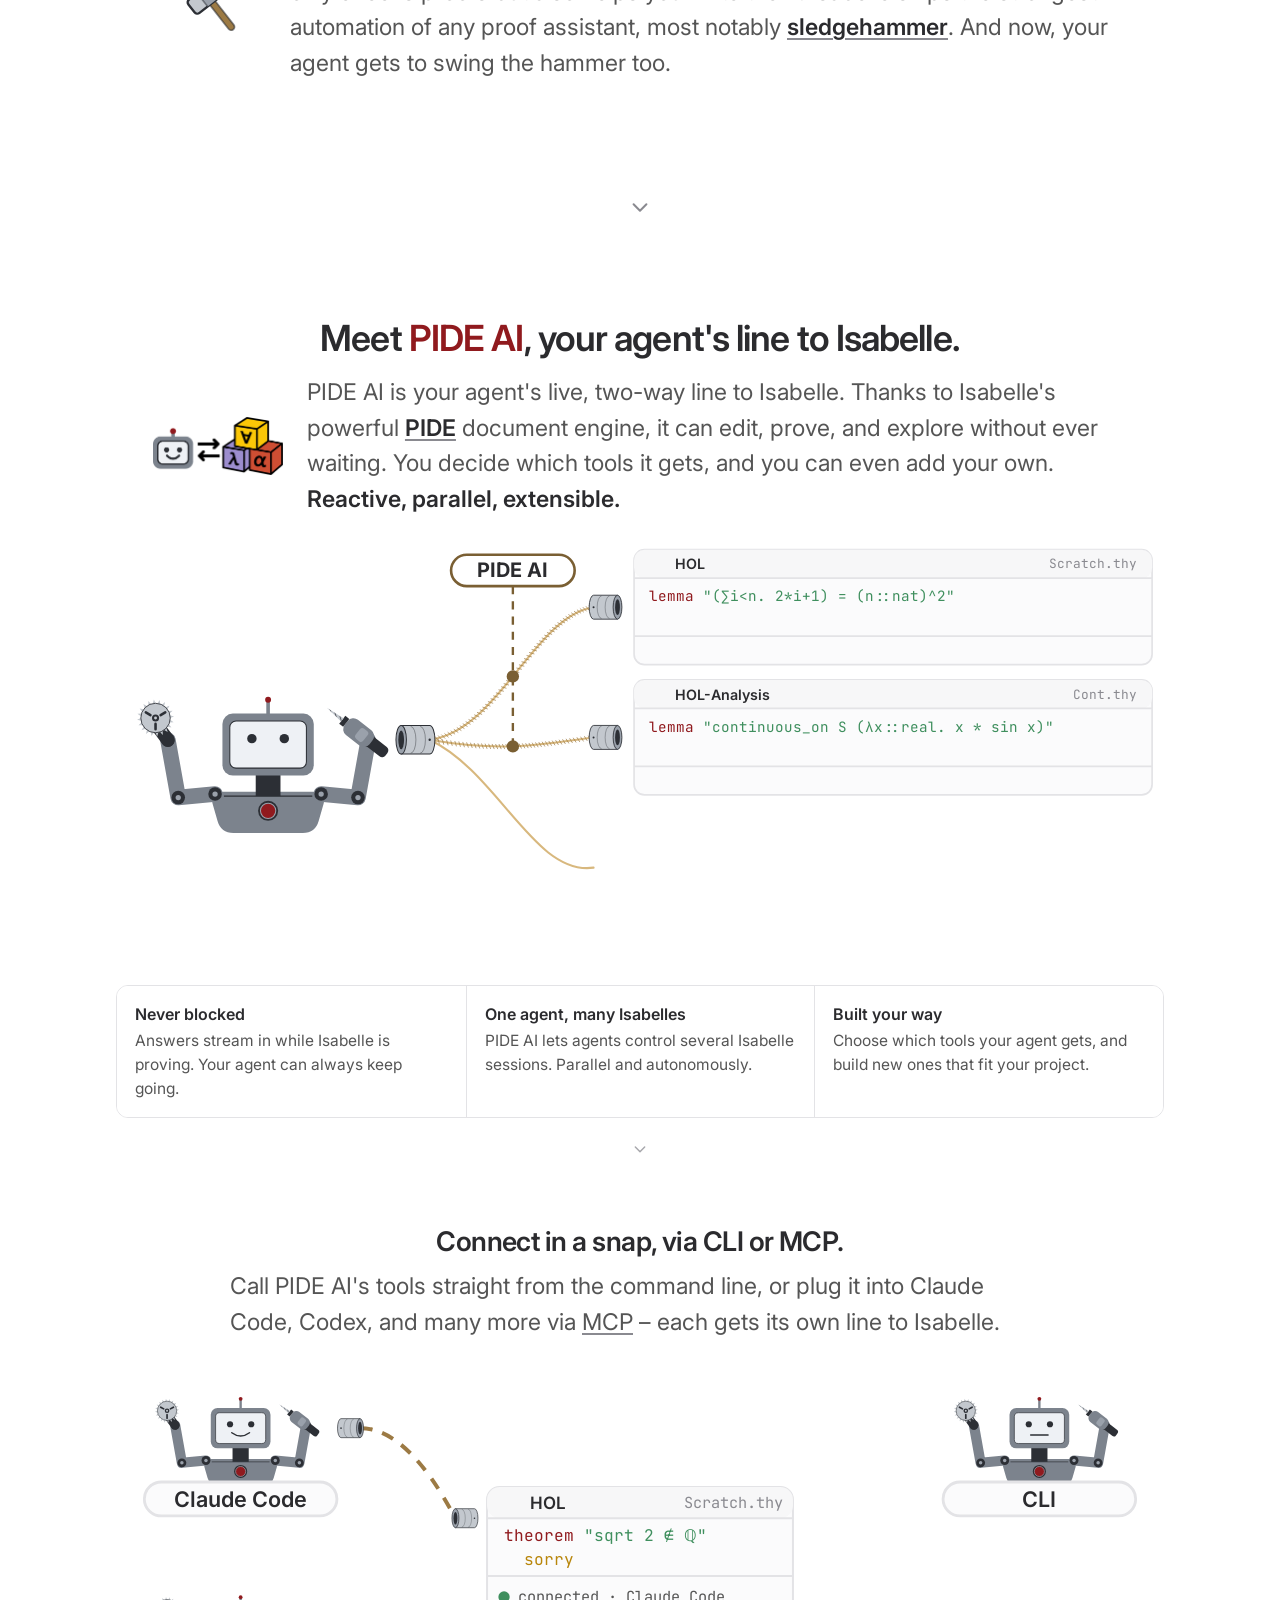
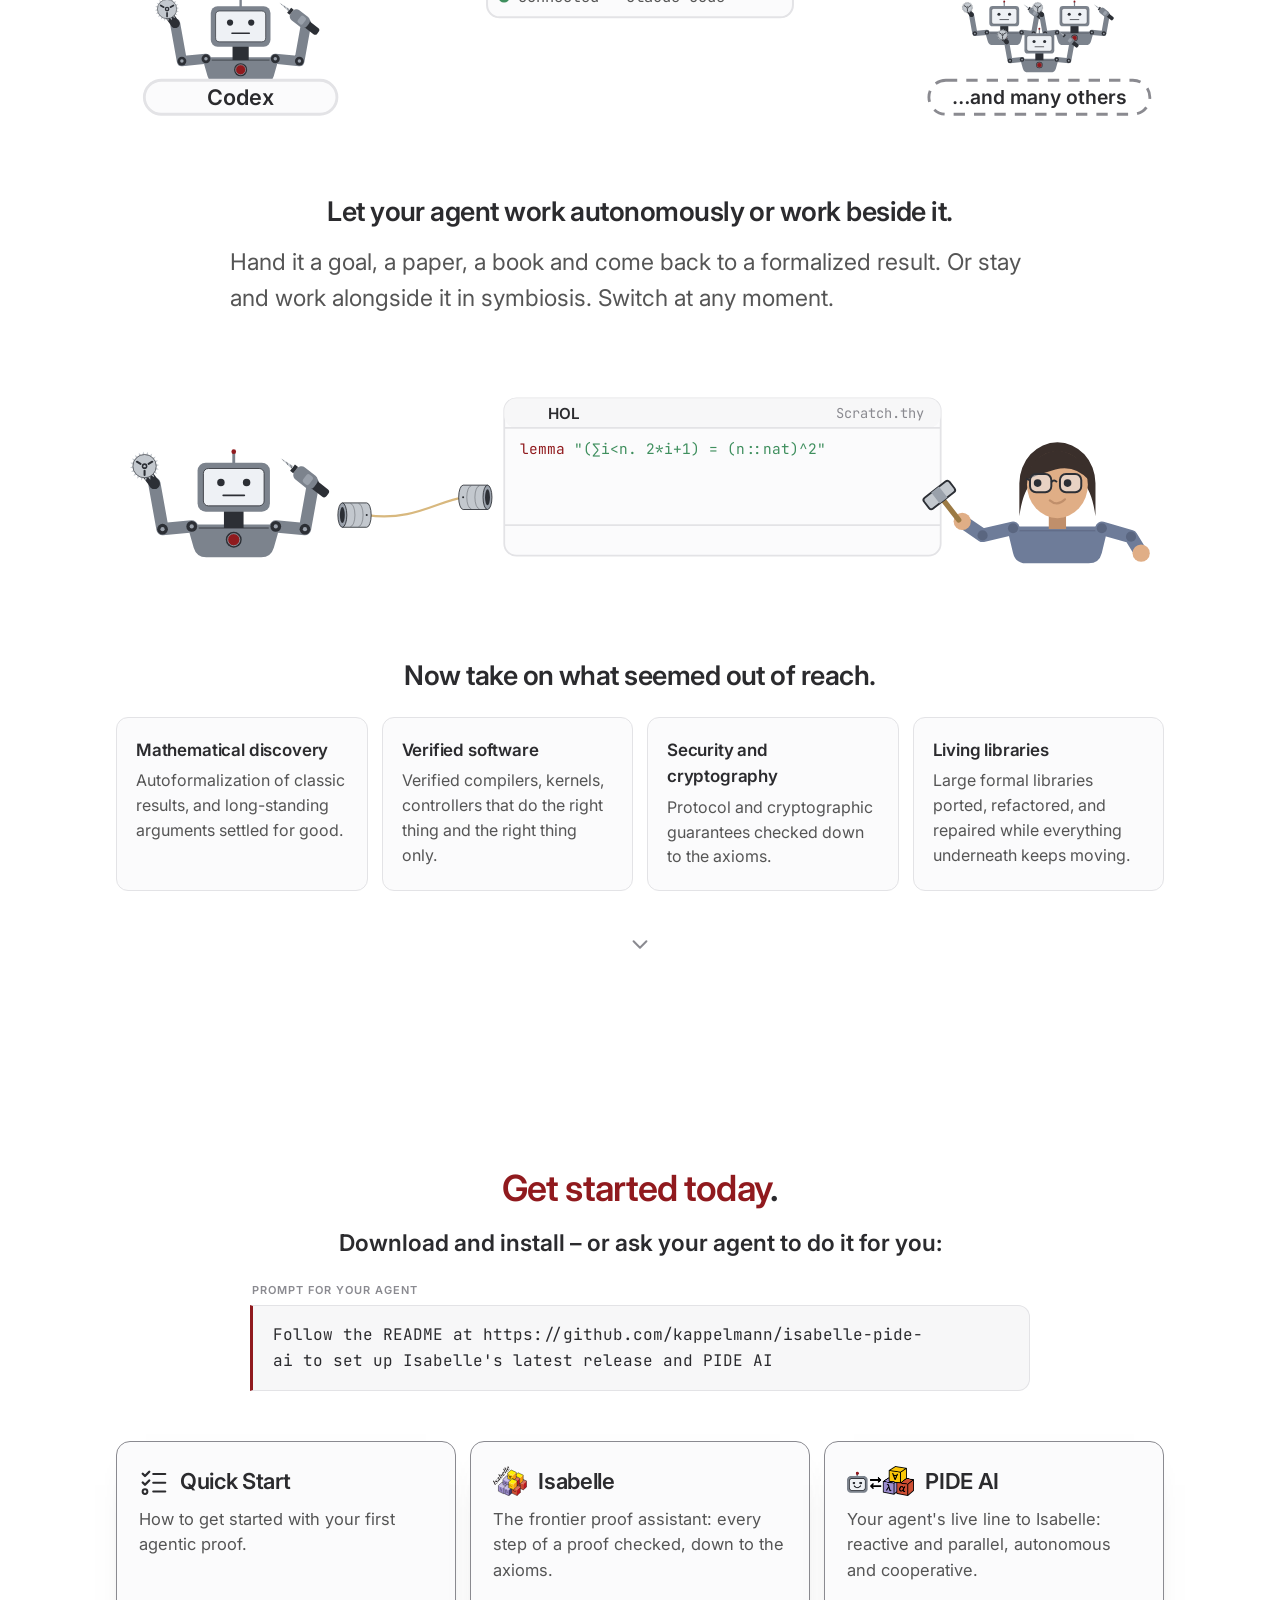
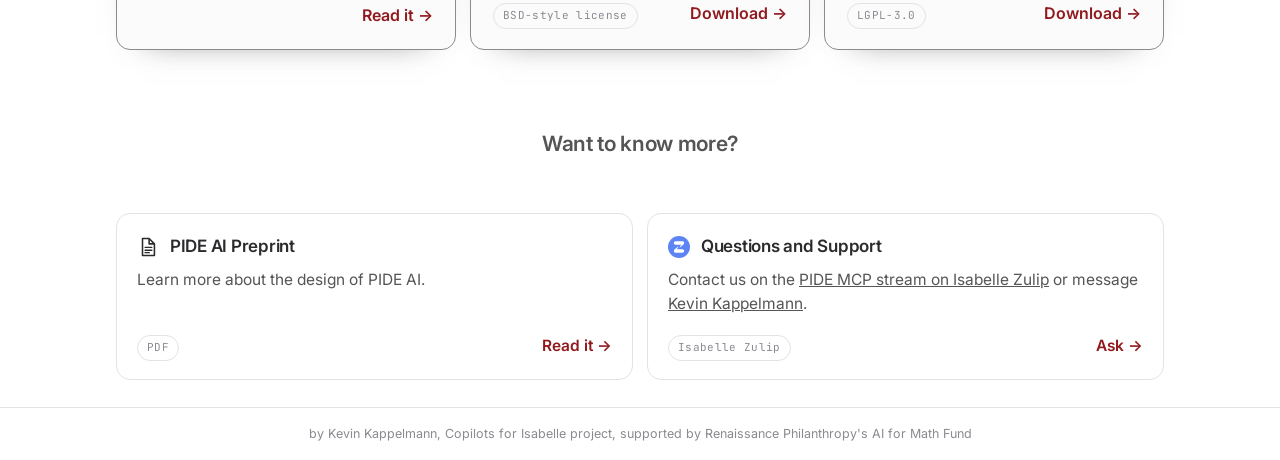
==== commit 2f18a00d: "rename repository to isabelle-pide-ai" ====
--- a/index.html
+++ b/index.html
@@ -147,8 +147,8 @@
       "applicationSubCategory": "Model Context Protocol server",
       "operatingSystem": "Linux, macOS, Windows",
       "license": "https://www.gnu.org/licenses/lgpl-3.0.html",
-      "codeRepository": "https://github.com/kappelmann/isabelle-pide-mcp",
-      "downloadUrl": "https://github.com/kappelmann/isabelle-pide-mcp",
+      "codeRepository": "https://github.com/kappelmann/isabelle-pide-ai",
+      "downloadUrl": "https://github.com/kappelmann/isabelle-pide-ai",
       "image": "https://formalproof.ai/assets/og.png",
       "author": {
         "@id": "https://formalproof.ai/#author"
@@ -164,7 +164,7 @@
         "@id": "https://formalproof.ai/#isabelle"
       },
       "sameAs": [
-        "https://github.com/kappelmann/isabelle-pide-mcp",
+        "https://github.com/kappelmann/isabelle-pide-ai",
         "https://hal.science/hal-05748384"
       ],
       "isRelatedTo": {
@@ -204,7 +204,7 @@
     </p>
     <blockquote class="prompt-wrap">
       <span class="prompt-tag">Prompt for your agent</span>
-      <code class="prompt">Follow the README at https://github.com/kappelmann/isabelle-pide-mcp to set up Isabelle's latest release and PIDE AI</code>
+      <code class="prompt">Follow the README at https://github.com/kappelmann/isabelle-pide-ai to set up Isabelle's latest release and PIDE AI</code>
     </blockquote>
     <div class="start-grid hero-grid">
       <a class="start-card key" href="quick-start/">
@@ -239,7 +239,7 @@
         </span>
       </a>
 
-      <a class="start-card key" href="https://github.com/kappelmann/isabelle-pide-mcp">
+      <a class="start-card key" href="https://github.com/kappelmann/isabelle-pide-ai">
         <span class="start-head">
           <img class="start-logo pm-logo" src="assets/pide-ai.png" alt="PIDE AI logo">
           PIDE AI
@@ -554,7 +554,7 @@
   <section class="line" id="pide-ai">
     <h2>Meet <em>PIDE AI</em>, your agent's line to Isabelle.</h2>
     <div class="isa-intro">
-      <a class="isa-link" href="https://github.com/kappelmann/isabelle-pide-mcp" aria-label="PIDE AI">
+      <a class="isa-link" href="https://github.com/kappelmann/isabelle-pide-ai" aria-label="PIDE AI">
         <img class="isa-mark pm-mark" src="assets/pide-ai.png" alt="PIDE AI">
       </a>
       <p class="sub">
@@ -1022,7 +1022,7 @@
     </p>
     <blockquote class="prompt-wrap">
       <span class="prompt-tag">Prompt for your agent</span>
-      <code class="prompt">Follow the README at https://github.com/kappelmann/isabelle-pide-mcp to set up Isabelle's latest release and PIDE AI</code>
+      <code class="prompt">Follow the README at https://github.com/kappelmann/isabelle-pide-ai to set up Isabelle's latest release and PIDE AI</code>
     </blockquote>
 
     <div class="start-grid">
@@ -1058,7 +1058,7 @@
         </span>
       </a>
 
-      <a class="start-card key" href="https://github.com/kappelmann/isabelle-pide-mcp">
+      <a class="start-card key" href="https://github.com/kappelmann/isabelle-pide-ai">
         <span class="start-head">
           <img class="start-logo pm-logo" src="assets/pide-ai.png" alt="PIDE AI logo">
           PIDE AI
